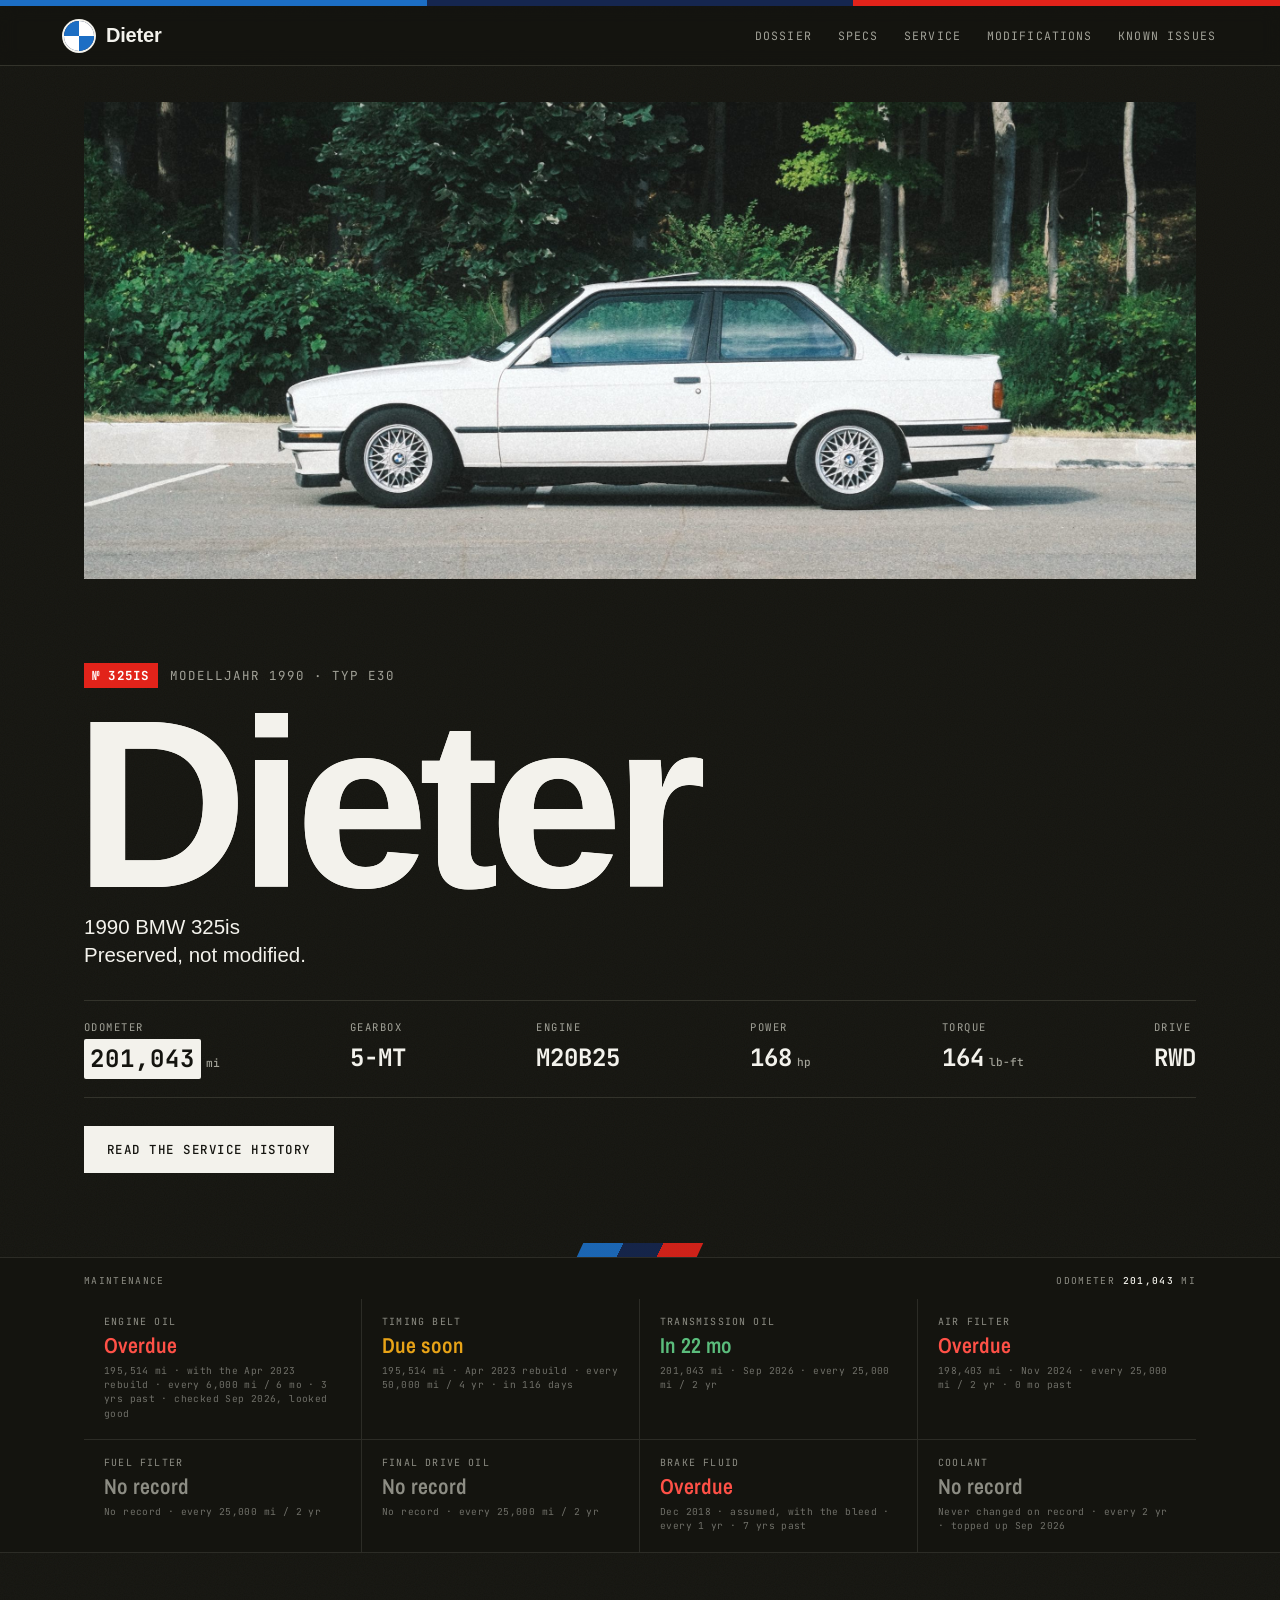
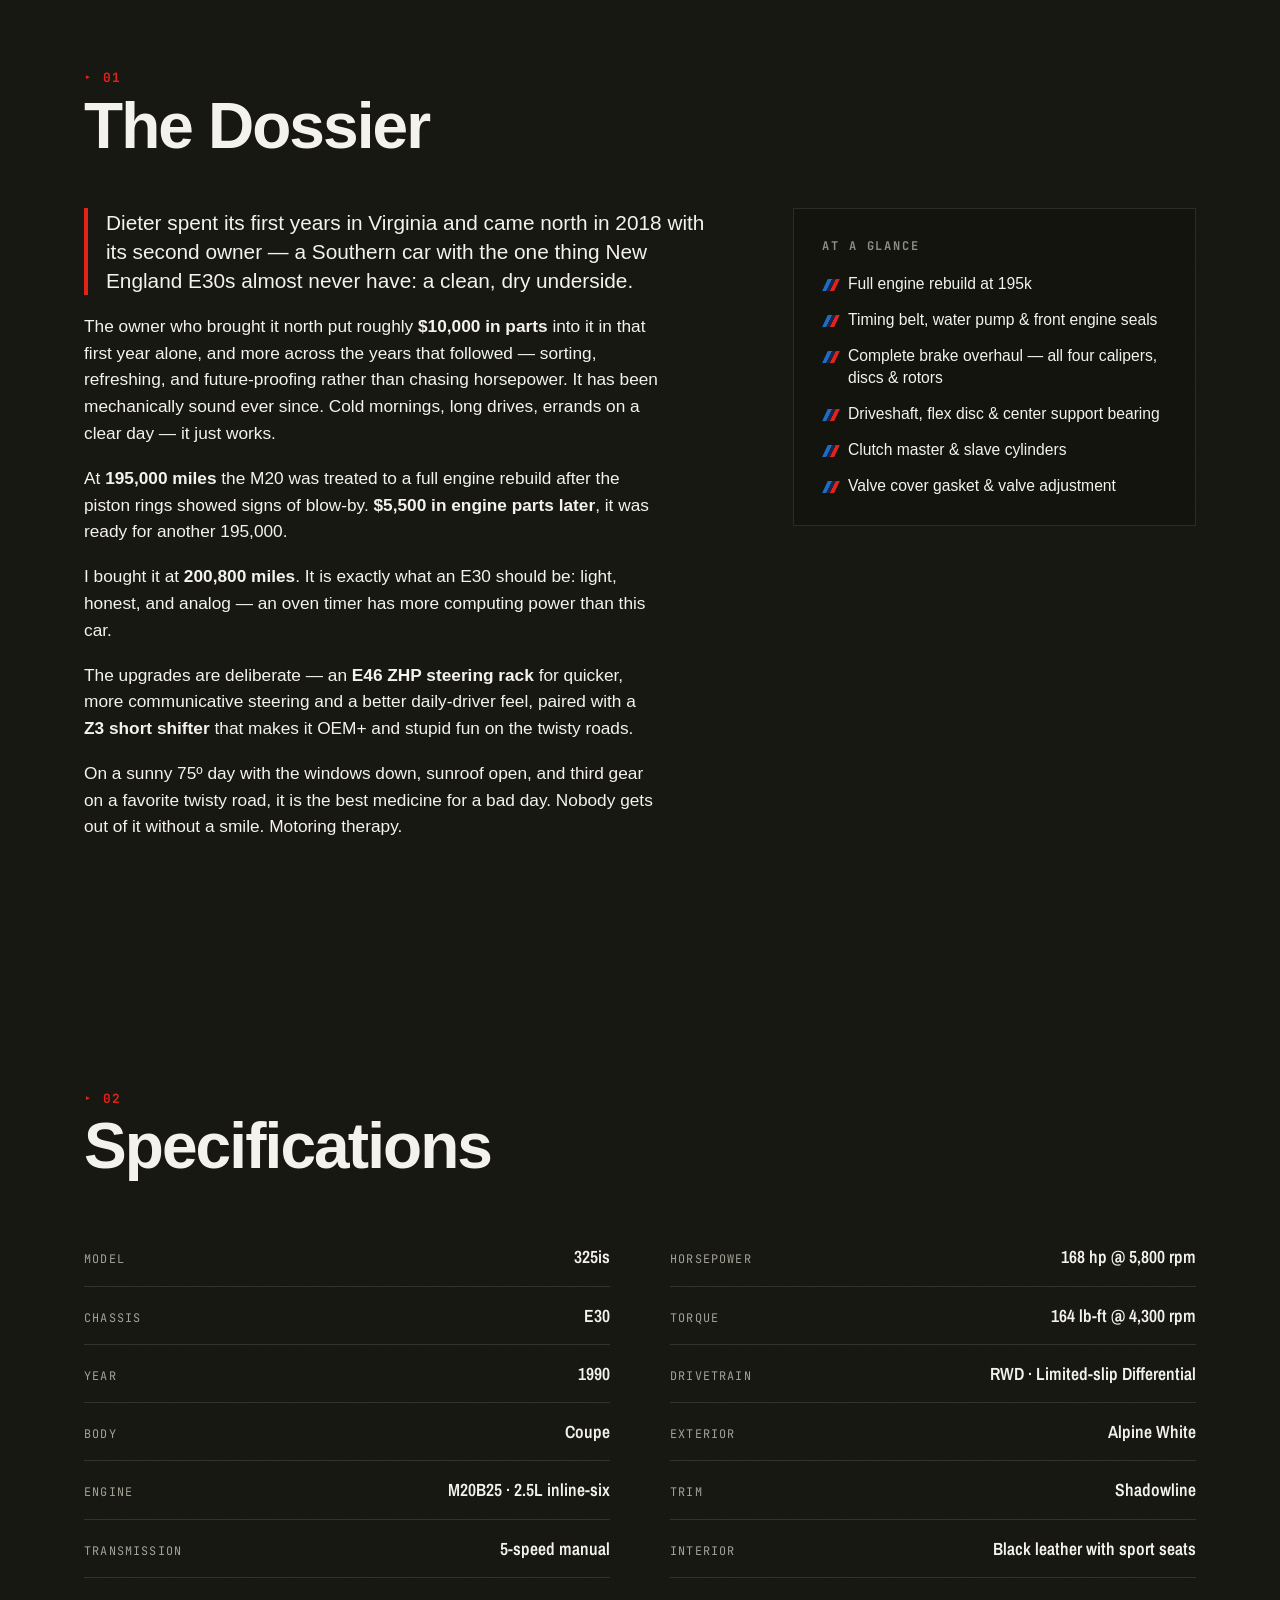
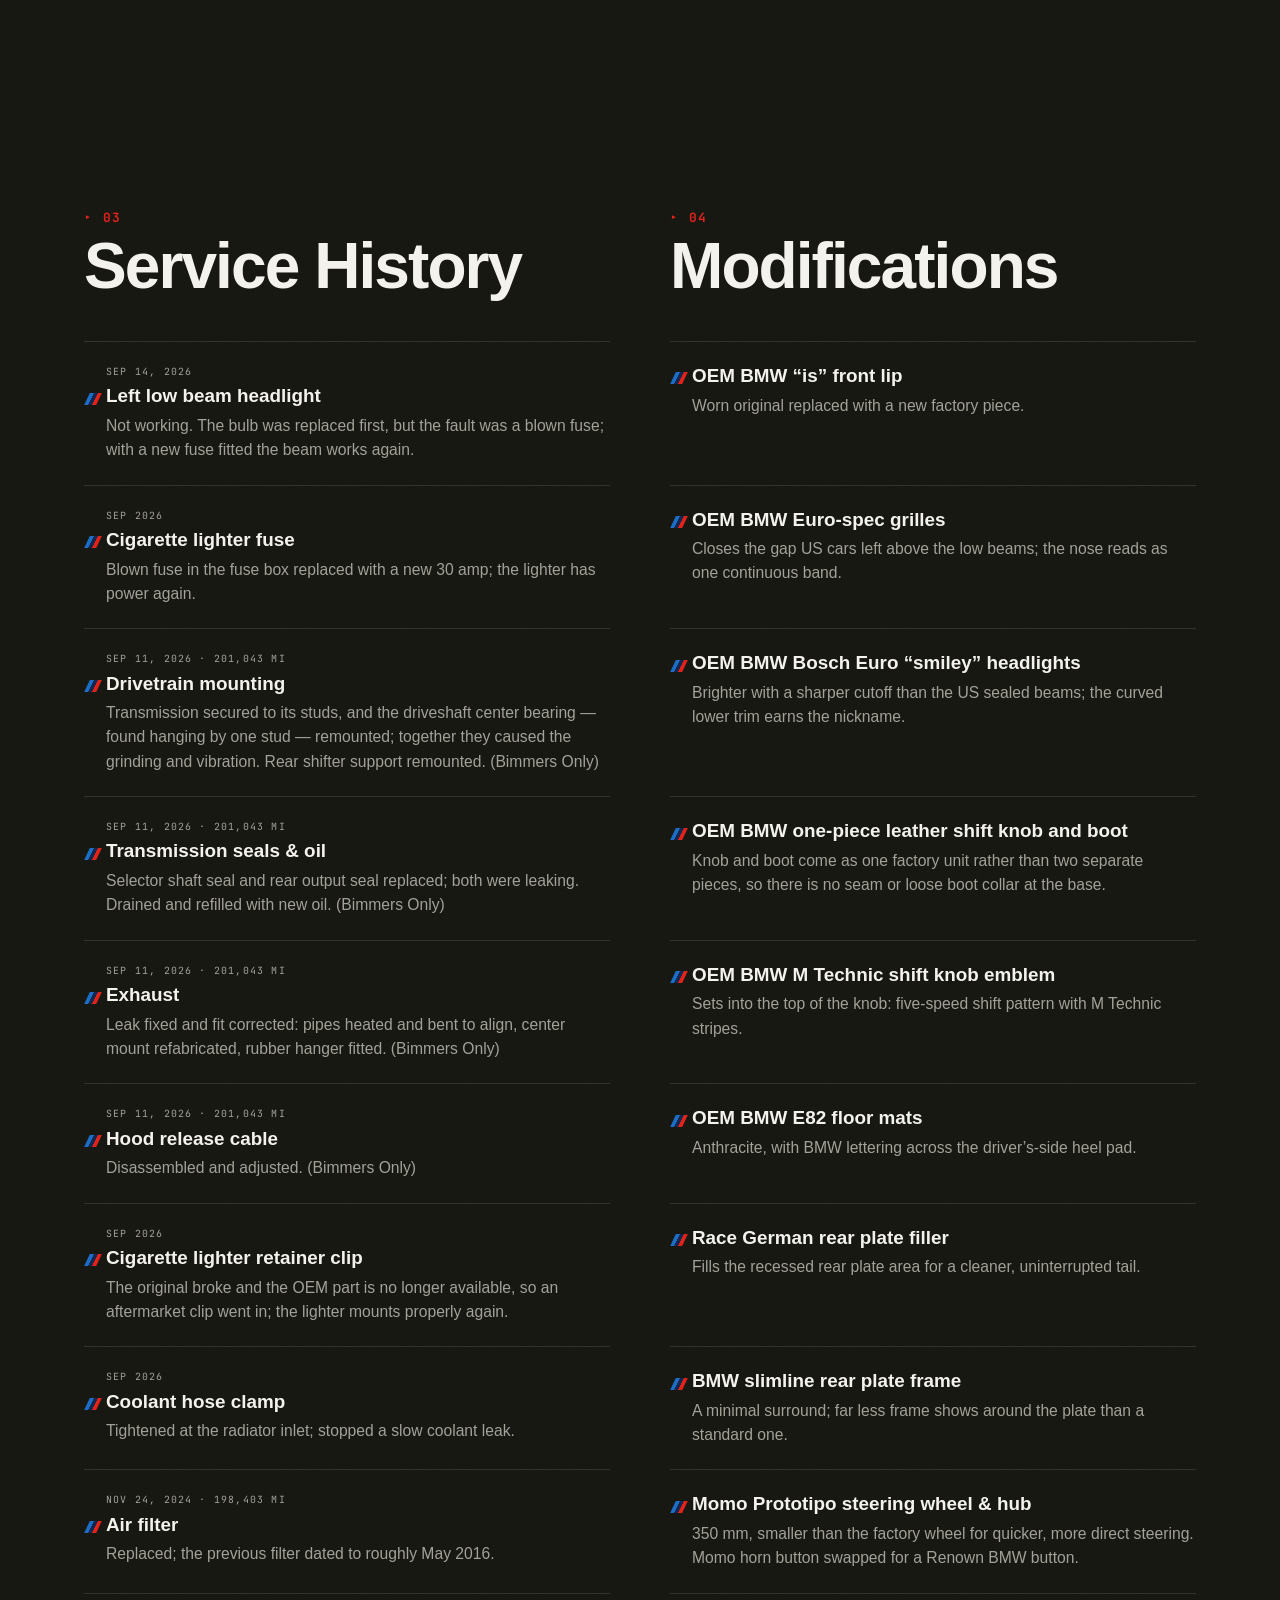
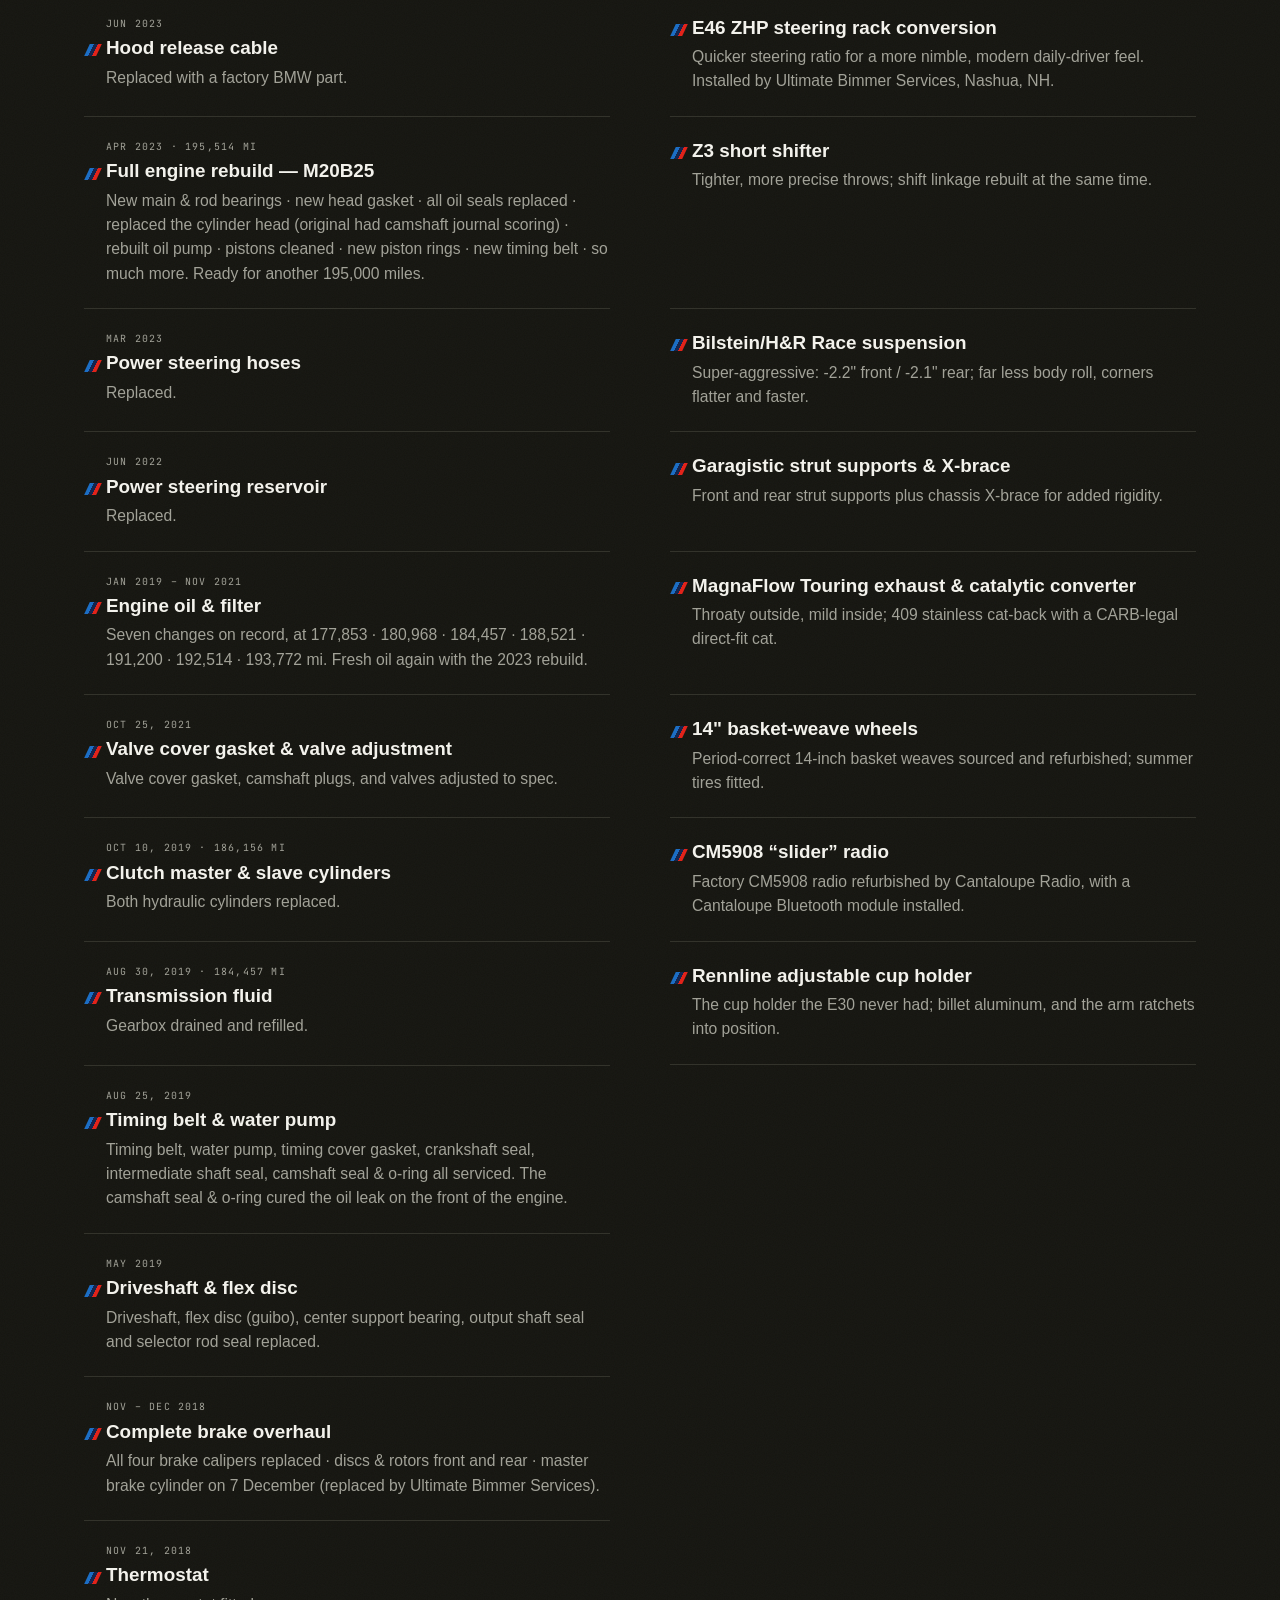
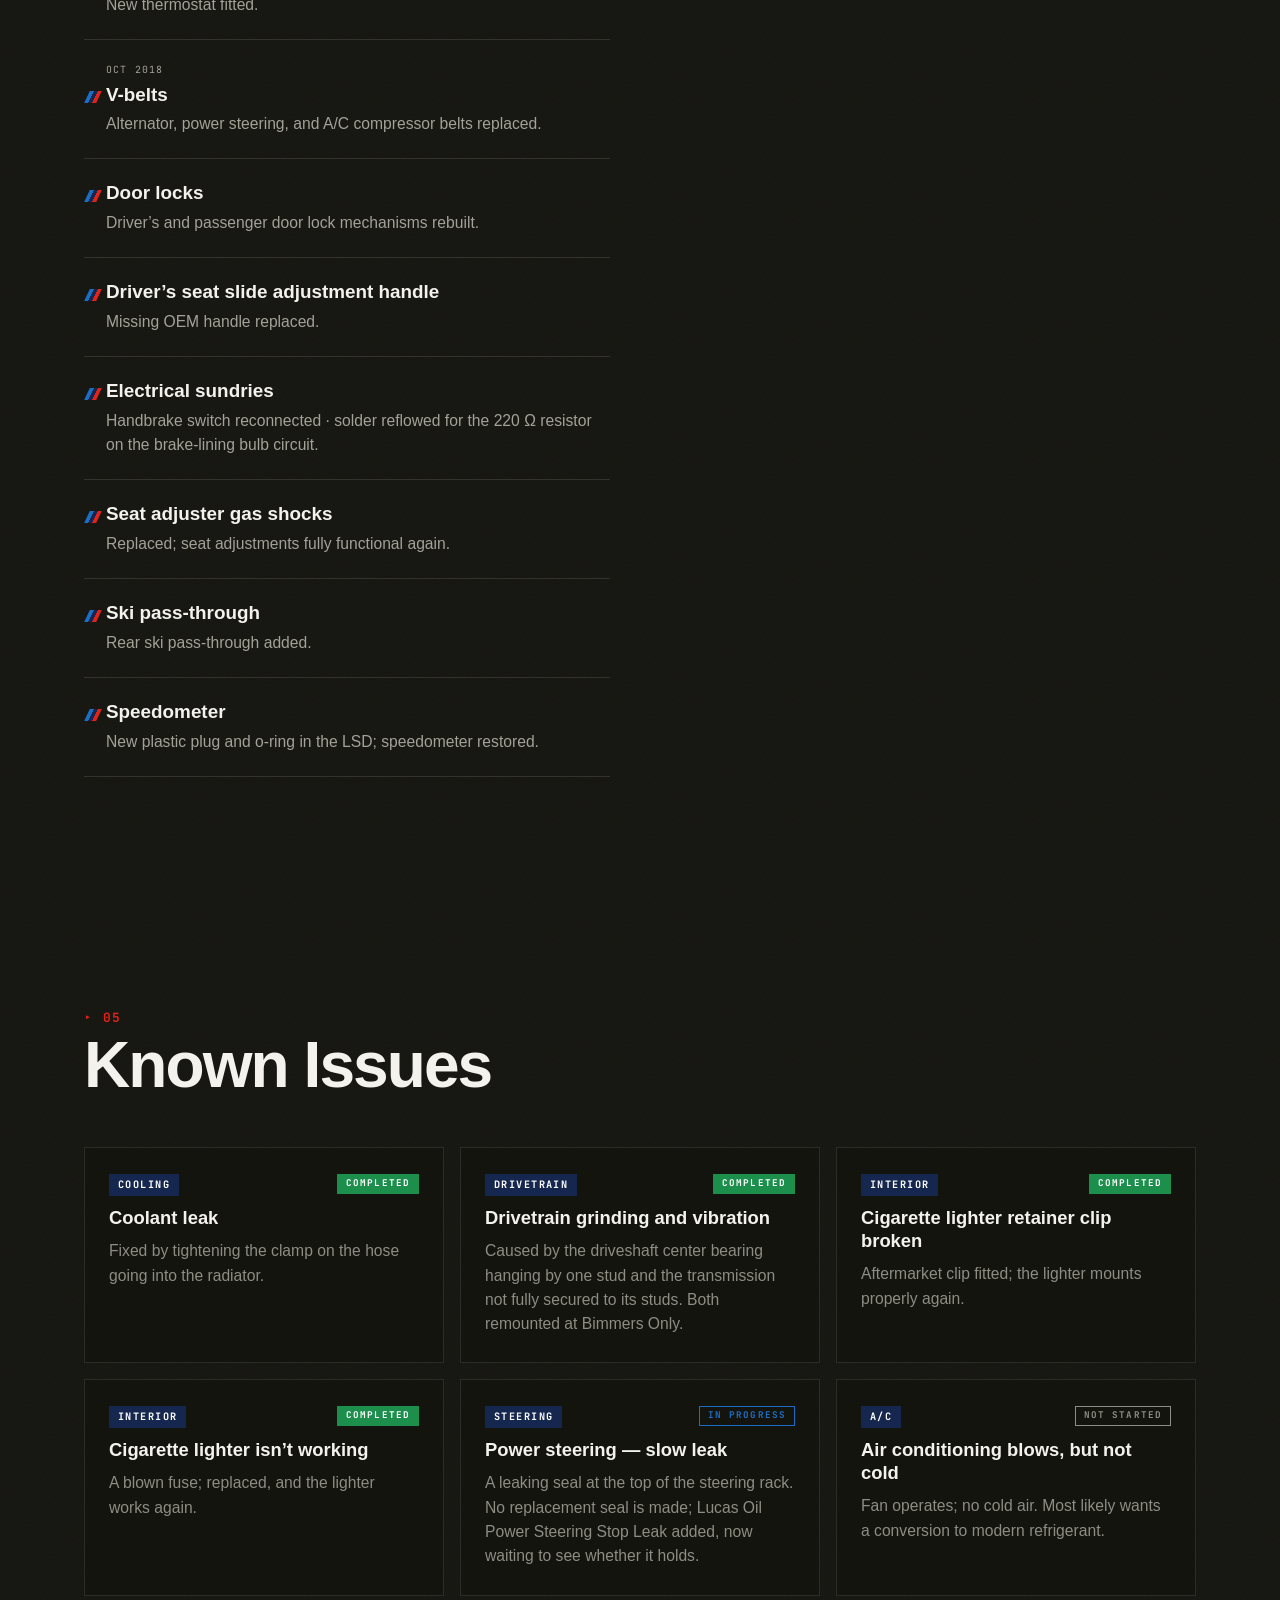
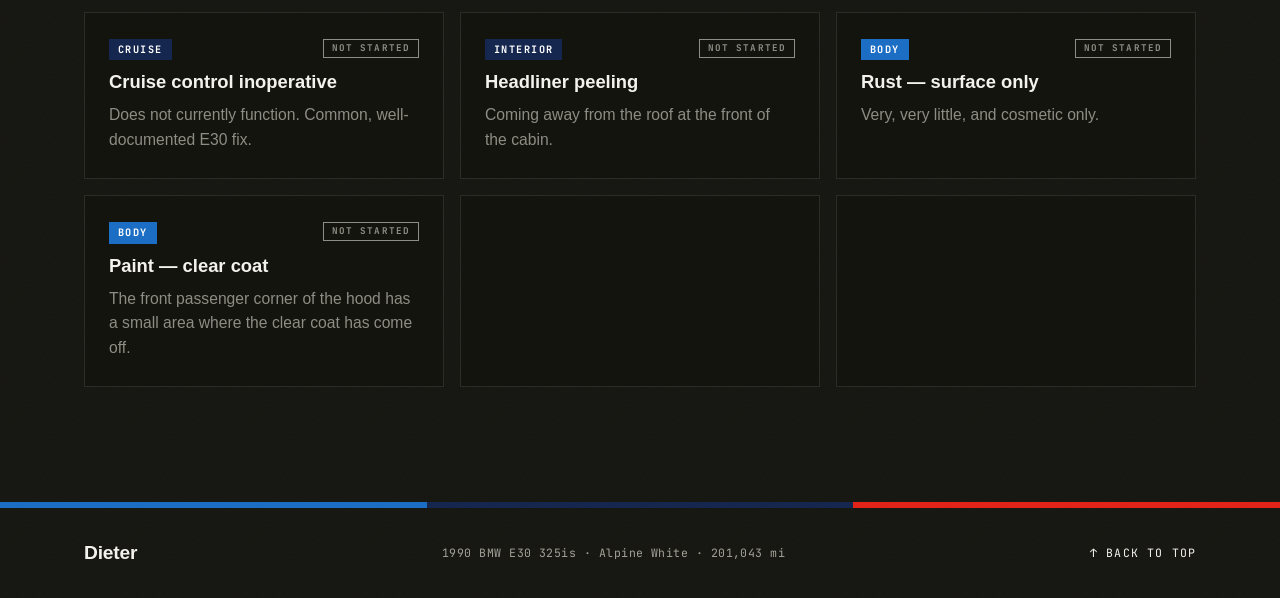
==== index.html @ eff7d415 "Date the low beam repair Sep 14" ====
<!DOCTYPE html>
<html lang="en">
<head>
<meta charset="UTF-8" />
<meta name="viewport" content="width=device-width, initial-scale=1.0" />
<title>DIETER — 1990 BMW E30 325is · Alpine White</title>
<meta name="description" content="1990 BMW E30 325is, Alpine White over black leather, 5-speed manual. Preserved, not modified. 201,043 miles. An ownership record — history, specifications, service log and known issues." />

<!-- Personal documentation — keep this page out of search engines.
     Crawling is deliberately NOT blocked via robots.txt: a crawler has to be
     able to fetch the page to see this tag and drop it from the index. -->
<meta name="robots" content="noindex, nofollow" />
<meta name="googlebot" content="noindex, nofollow" />

<link rel="preconnect" href="https://fonts.googleapis.com" />
<link rel="preconnect" href="https://fonts.gstatic.com" crossorigin />
<link href="https://fonts.googleapis.com/css2?family=Archivo+Narrow:wght@600&family=JetBrains+Mono:wght@400;500;700&display=swap" rel="stylesheet" />
<link rel="stylesheet" href="styles.css?v=31" />
</head>
<body>

<!-- ====================== M-STRIPE TOP RAIL ====================== -->
<div class="mrail" aria-hidden="true">
  <span class="mrail__blue"></span>
  <span class="mrail__navy"></span>
  <span class="mrail__red"></span>
</div>

<!-- ====================== HEADER ====================== -->
<header class="site-head">
  <a class="site-head__mark" href="#top">
    <span class="roundel" aria-hidden="true">
      <span class="roundel__q roundel__q--blue"></span>
      <span class="roundel__q roundel__q--white"></span>
      <span class="roundel__q roundel__q--white2"></span>
      <span class="roundel__q roundel__q--blue2"></span>
    </span>
    <span class="site-head__name">Dieter</span>
  </a>
  <nav class="site-head__nav">
    <a href="#dossier">Dossier</a>
    <a href="#specs">Specs</a>
    <a href="#service">Service</a>
    <a href="#mods">Modifications</a>
    <a href="#disclosure">Known Issues</a>
  </nav>
</header>

<main id="top">

  <!-- ====================== PHOTO BAND ======================
       The file is already a true 21:9 (2480 × 1063), matching --hero-ratio in
       styles.css, so nothing is cropped. The frame still uses object-fit: cover,
       so a differently-shaped replacement would crop rather than distort. -->
  <figure class="hero-img">
    <div class="hero-img__frame">
      <img src="images/dieter-01.jpg" width="2480" height="1063"
           alt="Dieter in profile — an Alpine White 1990 BMW E30 325is coupe on basket-weave wheels, parked against a treeline." />
    </div>
  </figure>

  <!-- ====================== HERO ====================== -->
  <section class="hero">
    <div class="hero__grid">
      <div class="hero__lede">
        <p class="kicker"><span class="kicker__no">№ 325is</span> Modelljahr 1990 · Typ E30</p>
        <h1 class="hero__title">
          <span class="hero__title-line">Dieter</span>
        </h1>
        <p class="hero__sub">1990 BMW 325is<br />Preserved, not modified.</p>

        <div class="hero__stats">
          <div class="stat">
            <span class="stat__label">Odometer</span>
            <span class="stat__val"><span class="odo">201,043</span><span class="stat__unit">mi</span></span>
          </div>
          <div class="stat">
            <span class="stat__label">Gearbox</span>
            <span class="stat__val">5-MT</span>
          </div>
          <div class="stat">
            <span class="stat__label">Engine</span>
            <span class="stat__val">M20B25</span>
          </div>
          <div class="stat">
            <span class="stat__label">Power</span>
            <span class="stat__val">168<span class="stat__unit">hp</span></span>
          </div>
          <div class="stat">
            <span class="stat__label">Torque</span>
            <span class="stat__val">164<span class="stat__unit">lb-ft</span></span>
          </div>
          <div class="stat">
            <span class="stat__label">Drive</span>
            <span class="stat__val">RWD</span>
          </div>
        </div>

        <div class="hero__actions">
          <a class="btn btn--solid" href="#service">Read the service history</a>
        </div>
      </div>
    </div>

    <!-- diagonal stripe band -->
    <div class="stripe-band" aria-hidden="true"></div>
  </section>

  <!-- ====================== VITALS TICKER ====================== -->
  <!-- Maintenance tracker.
       Intervals are BMW's own figures, padded ~17% on mileage for margin. BMW's
       "Inspection II" means 30,000 mi / 24 months, so those items read 25,000 / 24.
       Whichever limit falls first wins; script.js works that out against ODOMETER
       and today's date, and shows the more urgent of the two.
       To log a service, edit that item's data-last-mi / data-last-on. An item with
       neither reads "No record". data-note adds a remark — a top-up, an inspection —
       that is shown but never resets the interval. -->
  <section class="vitals" aria-label="Maintenance tracker">
    <div class="vitals__head">
      <p class="vitals__title">Maintenance</p>
      <p class="vitals__odo">Odometer <strong>201,043</strong> mi</p>
    </div>
    <ul class="vitals__list">
      <!-- Dated from the rebuild rather than the last logged oil change: new bearings,
           rings and a rebuilt oil pump cannot go back together on the old oil. The
           last recorded change before this was 11/29/21 @ 193,772. -->
      <!-- Sep 2026: the Bimmers Only tech checked it and said it still looked good,
           which suggests a change more recent than this record — but with no date or
           mileage for it, the clock stays on the rebuild. Noted, not reset. -->
      <li class="maint" data-last-mi="195514" data-last-on="2023-04-01" data-every-mi="6000" data-every-months="6" data-note="checked Sep 2026, looked good">
        <span class="maint__k">Engine oil</span>
        <span class="maint__status">&mdash;</span>
        <span class="maint__sub">195,514 mi &middot; with the Apr 2023 rebuild</span>
      </li>
      <li class="maint" data-last-mi="195514" data-last-on="2023-04-01" data-every-mi="50000" data-every-months="48">
        <span class="maint__k">Timing belt</span>
        <span class="maint__status">&mdash;</span>
        <span class="maint__sub">195,514 mi &middot; Apr 2023 rebuild</span>
      </li>
      <!-- Drained and refilled at Bimmers Only, 9/11/26 @ 201,043 (from the invoice). -->
      <li class="maint" data-last-mi="201043" data-last-on="2026-09-11" data-every-mi="25000" data-every-months="24">
        <span class="maint__k">Transmission oil</span>
        <span class="maint__status">&mdash;</span>
        <span class="maint__sub">201,043 mi &middot; Sep 2026</span>
      </li>
      <li class="maint" data-last-mi="198403" data-last-on="2024-11-24" data-every-mi="25000" data-every-months="24">
        <span class="maint__k">Air filter</span>
        <span class="maint__status">&mdash;</span>
        <span class="maint__sub">198,403 mi &middot; Nov 2024</span>
      </li>
      <li class="maint" data-every-mi="25000" data-every-months="24">
        <span class="maint__k">Fuel filter</span>
        <span class="maint__status">&mdash;</span>
        <span class="maint__sub">No record</span>
      </li>
      <li class="maint" data-every-mi="25000" data-every-months="24">
        <span class="maint__k">Final drive oil</span>
        <span class="maint__status">&mdash;</span>
        <span class="maint__sub">No record</span>
      </li>
      <li class="maint" data-last-on="2018-12-07" data-every-months="12">
        <span class="maint__k">Brake fluid</span>
        <span class="maint__status">&mdash;</span>
        <span class="maint__sub">Dec 2018 &middot; assumed, with the bleed</span>
      </li>
      <!-- The top-up is a data-note, not a change: it does not reset the 24-month
           replacement clock, it just records that the level was corrected. -->
      <li class="maint" data-every-months="24" data-note="topped up Sep 2026">
        <span class="maint__k">Coolant</span>
        <span class="maint__status">&mdash;</span>
        <span class="maint__sub">Never changed on record</span>
      </li>
    </ul>
  </section>

  <!-- ====================== DOSSIER / STORY ====================== -->
  <section id="dossier" class="section dossier reveal">
    <div class="section__head">
      <p class="section__no">01</p>
      <h2 class="section__title">The Dossier</h2>
    </div>
    <div class="dossier__grid">
      <div class="dossier__body">
        <p class="dossier__drop">Dieter spent its first years in Virginia and came north in 2018 with its second owner — a Southern car with the one thing New England E30s almost never have: a clean, dry underside.</p>
        <p>The owner who brought it north put roughly <strong>$10,000 in parts</strong> into it in that first year alone, and more across the years that followed — sorting, refreshing, and future-proofing rather than chasing horsepower. It has been mechanically sound ever since. Cold mornings, long drives, errands on a clear day — it just works.</p>
        <p>At <strong>195,000 miles</strong> the M20 was treated to a full engine rebuild after the piston rings showed signs of blow-by. <strong>$5,500 in engine parts later</strong>, it was ready for another 195,000.</p>
        <!-- 200,800 is the mileage at purchase — a fixed fact. It is NOT the
             odometer, which lives in ODOMETER in script.js. Do not update it here. -->
        <p>I bought it at <strong>200,800 miles</strong>. It is exactly what an E30 should be: light, honest, and analog — an oven timer has more computing power than this car.</p>
        <p>The upgrades are deliberate — an <strong>E46 ZHP steering rack</strong> for quicker, more communicative steering and a better daily-driver feel, paired with a <strong>Z3 short shifter</strong> that makes it OEM+ and stupid fun on the twisty roads.</p>
        <p>On a sunny 75º day with the windows down, sunroof open, and third gear on a favorite twisty road, it is the best medicine for a bad day. Nobody gets out of it without a smile. Motoring therapy.</p>
      </div>
      <aside class="dossier__card">
        <h3 class="dossier__card-title">At a glance</h3>
        <ul class="ticks">
          <li>Full engine rebuild at 195k</li>
          <li>Timing belt, water pump &amp; front engine seals</li>
          <li>Complete brake overhaul — all four calipers, discs &amp; rotors</li>
          <li>Driveshaft, flex disc &amp; center support bearing</li>
          <li>Clutch master &amp; slave cylinders</li>
          <li>Valve cover gasket &amp; valve adjustment</li>
        </ul>
      </aside>
    </div>
  </section>

  <!-- ====================== SPECIFICATIONS ====================== -->
  <section id="specs" class="section specs reveal">
    <div class="section__head">
      <p class="section__no">02</p>
      <h2 class="section__title">Specifications</h2>
    </div>
    <div class="specs__grid">
      <dl class="spec-table">
        <div class="spec-row"><dt>Model</dt><dd>325is</dd></div>
        <div class="spec-row"><dt>Chassis</dt><dd>E30</dd></div>
        <div class="spec-row"><dt>Year</dt><dd>1990</dd></div>
        <div class="spec-row"><dt>Body</dt><dd>Coupe</dd></div>
        <div class="spec-row"><dt>Engine</dt><dd>M20B25 · 2.5L inline-six</dd></div>
        <div class="spec-row"><dt>Transmission</dt><dd>5-speed manual</dd></div>
      </dl>
      <dl class="spec-table">
        <div class="spec-row"><dt>Horsepower</dt><dd>168 hp @ 5,800 rpm</dd></div>
        <div class="spec-row"><dt>Torque</dt><dd>164 lb-ft @ 4,300 rpm</dd></div>
        <div class="spec-row"><dt>Drivetrain</dt><dd>RWD · Limited-slip Differential</dd></div>
        <div class="spec-row"><dt>Exterior</dt><dd>Alpine White</dd></div>
        <div class="spec-row"><dt>Trim</dt><dd>Shadowline</dd></div>
        <div class="spec-row"><dt>Interior</dt><dd>Black leather with sport seats</dd></div>
      </dl>
    </div>
  </section>

  <!-- ====================== SERVICE HISTORY ====================== -->
  <!--
    ▸▸▸ HOW TO ADD A SERVICE RECORD ▸▸▸
    Copy one <li class="log__item"> block below and fill it in.
    - .log__what   : the work / part
    - .log__detail : optional extra detail, receipts, shop, cost, etc.
    Delete the example items as needed.
  -->
  <section id="service" class="section service reveal">
    <div class="service__grid">
      <div class="section__head service__head service__head--log">
        <p class="section__no">03</p>
        <h2 class="section__title">Service History</h2>
      </div>

      <div class="section__head service__head service__head--mods" id="mods">
        <p class="section__no">04</p>
        <h2 class="section__title">Modifications</h2>
      </div>

      <ol class="log log--service" id="serviceLog">
        <li class="log__item">
          <div class="log__main">
            <p class="log__when">Sep 14, 2026</p>
            <h3 class="log__what">Left low beam headlight</h3>
            <p class="log__detail">Not working. The bulb was replaced first, but the fault was a blown fuse; with a new fuse fitted the beam works again.</p>
          </div>
        </li>

        <li class="log__item">
          <div class="log__main">
            <p class="log__when">Sep 2026</p>
            <h3 class="log__what">Cigarette lighter fuse</h3>
            <p class="log__detail">Blown fuse in the fuse box replaced with a new 30 amp; the lighter has power again.</p>
          </div>
        </li>

        <li class="log__item">
          <div class="log__main">
            <p class="log__when">Sep 11, 2026 · 201,043 mi</p>
            <h3 class="log__what">Drivetrain mounting</h3>
            <p class="log__detail">Transmission secured to its studs, and the driveshaft center bearing — found hanging by one stud — remounted; together they caused the grinding and vibration. Rear shifter support remounted. (Bimmers Only)</p>
          </div>
        </li>

        <li class="log__item">
          <div class="log__main">
            <p class="log__when">Sep 11, 2026 · 201,043 mi</p>
            <h3 class="log__what">Transmission seals &amp; oil</h3>
            <p class="log__detail">Selector shaft seal and rear output seal replaced; both were leaking. Drained and refilled with new oil. (Bimmers Only)</p>
          </div>
        </li>

        <li class="log__item">
          <div class="log__main">
            <p class="log__when">Sep 11, 2026 · 201,043 mi</p>
            <h3 class="log__what">Exhaust</h3>
            <p class="log__detail">Leak fixed and fit corrected: pipes heated and bent to align, center mount refabricated, rubber hanger fitted. (Bimmers Only)</p>
          </div>
        </li>

        <li class="log__item">
          <div class="log__main">
            <p class="log__when">Sep 11, 2026 · 201,043 mi</p>
            <h3 class="log__what">Hood release cable</h3>
            <p class="log__detail">Disassembled and adjusted. (Bimmers Only)</p>
          </div>
        </li>

        <li class="log__item">
          <div class="log__main">
            <p class="log__when">Sep 2026</p>
            <h3 class="log__what">Cigarette lighter retainer clip</h3>
            <p class="log__detail">The original broke and the OEM part is no longer available, so an aftermarket clip went in; the lighter mounts properly again.</p>
          </div>
        </li>

        <li class="log__item">
          <div class="log__main">
            <p class="log__when">Sep 2026</p>
            <h3 class="log__what">Coolant hose clamp</h3>
            <p class="log__detail">Tightened at the radiator inlet; stopped a slow coolant leak.</p>
          </div>
        </li>

        <li class="log__item">
          <div class="log__main">
            <p class="log__when">Nov 24, 2024 · 198,403 mi</p>
            <h3 class="log__what">Air filter</h3>
            <p class="log__detail">Replaced; the previous filter dated to roughly May 2016.</p>
          </div>
        </li>

        <li class="log__item">
          <div class="log__main">
            <p class="log__when">Jun 2023</p>
            <h3 class="log__what">Hood release cable</h3>
            <p class="log__detail">Replaced with a factory BMW part.</p>
          </div>
        </li>

        <li class="log__item">
          <div class="log__main">
            <p class="log__when">Apr 2023 · 195,514 mi</p>
            <h3 class="log__what">Full engine rebuild — M20B25</h3>
            <p class="log__detail">New main &amp; rod bearings · new head gasket · all oil seals replaced · replaced the cylinder head (original had camshaft journal scoring) · rebuilt oil pump · pistons cleaned · new piston rings · new timing belt · so much more. Ready for another 195,000 miles.</p>
          </div>
        </li>

        <li class="log__item">
          <div class="log__main">
            <p class="log__when">Mar 2023</p>
            <h3 class="log__what">Power steering hoses</h3>
            <p class="log__detail">Replaced.</p>
          </div>
        </li>

        <li class="log__item">
          <div class="log__main">
            <p class="log__when">Jun 2022</p>
            <h3 class="log__what">Power steering reservoir</h3>
            <p class="log__detail">Replaced.</p>
          </div>
        </li>

        <li class="log__item">
          <div class="log__main">
            <p class="log__when">Jan 2019 – Nov 2021</p>
            <h3 class="log__what">Engine oil &amp; filter</h3>
            <p class="log__detail">Seven changes on record, at 177,853 · 180,968 · 184,457 · 188,521 · 191,200 · 192,514 · 193,772 mi. Fresh oil again with the 2023 rebuild.</p>
          </div>
        </li>

        <li class="log__item">
          <div class="log__main">
            <p class="log__when">Oct 25, 2021</p>
            <h3 class="log__what">Valve cover gasket &amp; valve adjustment</h3>
            <p class="log__detail">Valve cover gasket, camshaft plugs, and valves adjusted to spec.</p>
          </div>
        </li>

        <li class="log__item">
          <div class="log__main">
            <p class="log__when">Oct 10, 2019 · 186,156 mi</p>
            <h3 class="log__what">Clutch master &amp; slave cylinders</h3>
            <p class="log__detail">Both hydraulic cylinders replaced.</p>
          </div>
        </li>

        <li class="log__item">
          <div class="log__main">
            <p class="log__when">Aug 30, 2019 · 184,457 mi</p>
            <h3 class="log__what">Transmission fluid</h3>
            <p class="log__detail">Gearbox drained and refilled.</p>
          </div>
        </li>

        <li class="log__item">
          <div class="log__main">
            <p class="log__when">Aug 25, 2019</p>
            <h3 class="log__what">Timing belt &amp; water pump</h3>
            <p class="log__detail">Timing belt, water pump, timing cover gasket, crankshaft seal, intermediate shaft seal, camshaft seal &amp; o-ring all serviced. The camshaft seal &amp; o-ring cured the oil leak on the front of the engine.</p>
          </div>
        </li>

        <li class="log__item">
          <div class="log__main">
            <p class="log__when">May 2019</p>
            <h3 class="log__what">Driveshaft &amp; flex disc</h3>
            <p class="log__detail">Driveshaft, flex disc (guibo), center support bearing, output shaft seal and selector rod seal replaced.</p>
          </div>
        </li>

        <li class="log__item">
          <div class="log__main">
            <p class="log__when">Nov – Dec 2018</p>
            <h3 class="log__what">Complete brake overhaul</h3>
            <p class="log__detail">All four brake calipers replaced · discs &amp; rotors front and rear · master brake cylinder on 7 December (replaced by Ultimate Bimmer Services).</p>
          </div>
        </li>

        <li class="log__item">
          <div class="log__main">
            <p class="log__when">Nov 21, 2018</p>
            <h3 class="log__what">Thermostat</h3>
            <p class="log__detail">New thermostat fitted.</p>
          </div>
        </li>

        <li class="log__item">
          <div class="log__main">
            <p class="log__when">Oct 2018</p>
            <h3 class="log__what">V-belts</h3>
            <p class="log__detail">Alternator, power steering, and A/C compressor belts replaced.</p>
          </div>
        </li>

        <li class="log__item">
          <div class="log__main">
            <h3 class="log__what">Door locks</h3>
            <p class="log__detail">Driver’s and passenger door lock mechanisms rebuilt.</p>
          </div>
        </li>

        <li class="log__item">
          <div class="log__main">
            <h3 class="log__what">Driver’s seat slide adjustment handle</h3>
            <p class="log__detail">Missing OEM handle replaced.</p>
          </div>
        </li>

        <li class="log__item">
          <div class="log__main">
            <h3 class="log__what">Electrical sundries</h3>
            <p class="log__detail">Handbrake switch reconnected · solder reflowed for the 220&nbsp;Ω resistor on the brake-lining bulb circuit.</p>
          </div>
        </li>

        <li class="log__item">
          <div class="log__main">
            <h3 class="log__what">Seat adjuster gas shocks</h3>
            <p class="log__detail">Replaced; seat adjustments fully functional again.</p>
          </div>
        </li>

        <li class="log__item">
          <div class="log__main">
            <h3 class="log__what">Ski pass-through</h3>
            <p class="log__detail">Rear ski pass-through added.</p>
          </div>
        </li>

        <li class="log__item">
          <div class="log__main">
            <h3 class="log__what">Speedometer</h3>
            <p class="log__detail">New plastic plug and o-ring in the LSD; speedometer restored.</p>
          </div>
        </li>

        <!-- ▸ COPY THIS BLOCK FOR EACH NEW RECEIPT ▸
             Dated entries run newest first; entries with no date sit together at
             the foot of the list in alphabetical order. Drop the log__when line
             when the date is unknown rather than guessing at one; add the mileage
             after the date only if you have it.
        <li class="log__item">
          <div class="log__main">
            <p class="log__when">Mon D, YYYY · 000,000 mi</p>
            <h3 class="log__what">Part or component</h3>
            <p class="log__detail">What was done, and the specifics.</p>
          </div>
        </li>
        -->

      </ol>

      <ol class="log log--mods" id="modLog">
        <li class="log__item">
          <div class="log__main">
            <h3 class="log__what">OEM BMW “is” front lip</h3>
            <p class="log__detail">Worn original replaced with a new factory piece.</p>
          </div>
        </li>
        <li class="log__item">
          <div class="log__main">
            <h3 class="log__what">OEM BMW Euro-spec grilles</h3>
            <p class="log__detail">Closes the gap US cars left above the low beams; the nose reads as one continuous band.</p>
          </div>
        </li>
        <li class="log__item">
          <div class="log__main">
            <h3 class="log__what">OEM BMW Bosch Euro “smiley” headlights</h3>
            <p class="log__detail">Brighter with a sharper cutoff than the US sealed beams; the curved lower trim earns the nickname.</p>
          </div>
        </li>
        <li class="log__item">
          <div class="log__main">
            <h3 class="log__what">OEM BMW one-piece leather shift knob and boot</h3>
            <p class="log__detail">Knob and boot come as one factory unit rather than two separate pieces, so there is no seam or loose boot collar at the base.</p>
          </div>
        </li>
        <li class="log__item">
          <div class="log__main">
            <h3 class="log__what">OEM BMW M Technic shift knob emblem</h3>
            <p class="log__detail">Sets into the top of the knob: five-speed shift pattern with M Technic stripes.</p>
          </div>
        </li>
        <li class="log__item">
          <div class="log__main">
            <h3 class="log__what">OEM BMW E82 floor mats</h3>
            <p class="log__detail">Anthracite, with BMW lettering across the driver’s-side heel pad.</p>
          </div>
        </li>
        <li class="log__item">
          <div class="log__main">
            <h3 class="log__what">Race German rear plate filler</h3>
            <p class="log__detail">Fills the recessed rear plate area for a cleaner, uninterrupted tail.</p>
          </div>
        </li>
        <li class="log__item">
          <div class="log__main">
            <h3 class="log__what">BMW slimline rear plate frame</h3>
            <p class="log__detail">A minimal surround; far less frame shows around the plate than a standard one.</p>
          </div>
        </li>
        <li class="log__item">
          <div class="log__main">
            <h3 class="log__what">Momo Prototipo steering wheel &amp; hub</h3>
            <p class="log__detail">350 mm, smaller than the factory wheel for quicker, more direct steering. Momo horn button swapped for a Renown BMW button.</p>
          </div>
        </li>
        <li class="log__item">
          <div class="log__main">
            <h3 class="log__what">E46 ZHP steering rack conversion</h3>
            <p class="log__detail">Quicker steering ratio for a more nimble, modern daily-driver feel. Installed by Ultimate Bimmer Services, Nashua, NH.</p>
          </div>
        </li>
        <li class="log__item">
          <div class="log__main">
            <h3 class="log__what">Z3 short shifter</h3>
            <p class="log__detail">Tighter, more precise throws; shift linkage rebuilt at the same time.</p>
          </div>
        </li>
        <li class="log__item">
          <div class="log__main">
            <h3 class="log__what">Bilstein/H&amp;R Race suspension</h3>
            <p class="log__detail">Super-aggressive: -2.2&quot; front / -2.1&quot; rear; far less body roll, corners flatter and faster.</p>
          </div>
        </li>
        <li class="log__item">
          <div class="log__main">
            <h3 class="log__what">Garagistic strut supports &amp; X-brace</h3>
            <p class="log__detail">Front and rear strut supports plus chassis X-brace for added rigidity.</p>
          </div>
        </li>
        <li class="log__item">
          <div class="log__main">
            <h3 class="log__what">MagnaFlow Touring exhaust &amp; catalytic converter</h3>
            <p class="log__detail">Throaty outside, mild inside; 409 stainless cat-back with a CARB-legal direct-fit cat.</p>
          </div>
        </li>
        <li class="log__item">
          <div class="log__main">
            <h3 class="log__what">14&quot; basket-weave wheels</h3>
            <p class="log__detail">Period-correct 14-inch basket weaves sourced and refurbished; summer tires fitted.</p>
          </div>
        </li>
        <li class="log__item">
          <div class="log__main">
            <h3 class="log__what">CM5908 “slider” radio</h3>
            <p class="log__detail">Factory CM5908 radio refurbished by Cantaloupe Radio, with a Cantaloupe Bluetooth module installed.</p>
          </div>
        </li>
        <li class="log__item">
          <div class="log__main">
            <h3 class="log__what">Rennline adjustable cup holder</h3>
            <p class="log__detail">The cup holder the E30 never had; billet aluminum, and the arm ratchets into position.</p>
          </div>
        </li>
      </ol>
    </div>
  </section>

  <!-- ====================== KNOWN ISSUES ====================== -->
  <section id="disclosure" class="section disclosure reveal">
    <div class="section__head">
      <p class="section__no">05</p>
      <h2 class="section__title">Known Issues</h2>
    </div>
    <div class="disclosure__grid">
      <!-- Cards are ordered by status: Completed, then In progress, then Not started. -->
      <article class="flaw">
        <span class="flaw__status flaw__status--completed">Completed</span>
        <span class="flaw__tag">Cooling</span>
        <h3 class="flaw__title">Coolant leak</h3>
        <p>Fixed by tightening the clamp on the hose going into the radiator.</p>
      </article>
      <article class="flaw">
        <span class="flaw__status flaw__status--completed">Completed</span>
        <span class="flaw__tag">Drivetrain</span>
        <h3 class="flaw__title">Drivetrain grinding and vibration</h3>
        <p>Caused by the driveshaft center bearing hanging by one stud and the transmission not fully secured to its studs. Both remounted at Bimmers Only.</p>
      </article>
      <article class="flaw">
        <span class="flaw__status flaw__status--completed">Completed</span>
        <span class="flaw__tag">Interior</span>
        <h3 class="flaw__title">Cigarette lighter retainer clip broken</h3>
        <p>Aftermarket clip fitted; the lighter mounts properly again.</p>
      </article>
      <article class="flaw">
        <span class="flaw__status flaw__status--completed">Completed</span>
        <span class="flaw__tag">Interior</span>
        <h3 class="flaw__title">Cigarette lighter isn’t working</h3>
        <p>A blown fuse; replaced, and the lighter works again.</p>
      </article>
      <article class="flaw">
        <span class="flaw__status flaw__status--in-progress">In progress</span>
        <span class="flaw__tag">Steering</span>
        <h3 class="flaw__title">Power steering — slow leak</h3>
        <p>A leaking seal at the top of the steering rack. No replacement seal is made; Lucas Oil Power Steering Stop Leak added, now waiting to see whether it holds.</p>
      </article>
      <article class="flaw">
        <span class="flaw__status flaw__status--not-started">Not started</span>
        <span class="flaw__tag">A/C</span>
        <h3 class="flaw__title">Air conditioning blows, but not cold</h3>
        <p>Fan operates; no cold air. Most likely wants a conversion to modern refrigerant.</p>
      </article>
      <article class="flaw">
        <span class="flaw__status flaw__status--not-started">Not started</span>
        <span class="flaw__tag">Cruise</span>
        <h3 class="flaw__title">Cruise control inoperative</h3>
        <p>Does not currently function. Common, well-documented E30 fix.</p>
      </article>
      <article class="flaw">
        <span class="flaw__status flaw__status--not-started">Not started</span>
        <span class="flaw__tag">Interior</span>
        <h3 class="flaw__title">Headliner peeling</h3>
        <p>Coming away from the roof at the front of the cabin.</p>
      </article>
      <article class="flaw flaw--good">
        <span class="flaw__status flaw__status--not-started">Not started</span>
        <span class="flaw__tag">Body</span>
        <h3 class="flaw__title">Rust — surface only</h3>
        <p>Very, very little, and cosmetic only.</p>
      </article>
      <article class="flaw flaw--good">
        <span class="flaw__status flaw__status--not-started">Not started</span>
        <span class="flaw__tag">Body</span>
        <h3 class="flaw__title">Paint — clear coat</h3>
        <p>The front passenger corner of the hood has a small area where the clear coat has come off.</p>
      </article>

      <!-- Empty frames so the last row of the 3-wide grid is not left short. They
           hold no issue. Keep (real cards + fillers) a multiple of 3: add an issue,
           remove a filler. They drop out once the grid is a single column. -->
      <article class="flaw flaw--empty" aria-hidden="true"></article>
      <article class="flaw flaw--empty" aria-hidden="true"></article>
    </div>
  </section>

</main>

<!-- ====================== FOOTER ====================== -->
<footer class="site-foot">
  <div class="mrail mrail--foot" aria-hidden="true">
    <span class="mrail__blue"></span>
    <span class="mrail__navy"></span>
    <span class="mrail__red"></span>
  </div>
  <div class="site-foot__inner">
    <span class="site-foot__mark">Dieter</span>
    <span class="site-foot__meta">1990 BMW E30 325is · Alpine White · 201,043 mi</span>
    <a class="site-foot__top" href="#top">↑ Back to top</a>
  </div>
</footer>

<script src="script.js?v=14"></script>
</body>
</html>
---- styles.css ----
/* ============================================================
   DIETER — 1990 BMW E30 325is
   Neue Grafik / BMW Motorsport press-dossier aesthetic
   ============================================================ */

:root {
  /* paper + ink — inverted. "Paper" is still the ground and "ink" still the
     type; they just swapped ends of the scale. Every rule that reads the pair
     flips with them, so the whole page turns over from these five lines. */
  --paper:    #14140f;   /* near-black ground */
  --paper-2:  #1d1d16;   /* barely-raised surface */
  --ink:      #f3f2ec;   /* warm Alpine off-white type */
  --ink-soft: #a2a298;   /* muted type */
  --line:     #33332b;   /* hairline rules */

  /* BMW Motorsport tricolour */
  --m-blue:   #1c6ec4;   /* light/process blue */
  --m-navy:   #15264f;   /* dark blue */
  --m-red:    #e2231a;   /* motorsport red */

  /* status colour, outside the Motorsport palette — Known Issues badges only */
  --status-done: #1c8f4c;

  /* Panel palette — the maintenance tracker, the At a glance card and the Known
     Issues cards all share it. Deliberately literal, NOT the --paper/--ink pair:
     these panels sit a shade below the page (which carries a grain overlay they
     paint over) and must not flip if the page theme ever does. */
  --panel:       #14140f;
  --panel-line:  #2c2c26;
  --panel-ink:   #f3f2ec;
  --panel-soft:  #8d8d84;
  --panel-faint: #6f6f68;

  /* Specifications and Service History / Modifications are both two equal
     columns on this gutter, so their column edges line up down the page. */
  --col-gap: clamp(28px, 5vw, 60px);

  /* Aspect ratio of the photo band at the top of main — change this one value
     to reshape it. */
  --hero-ratio: 21 / 9;

  --maxw: 1240px;
  --pad:  clamp(20px, 5vw, 64px);

  /* M Technic marks. The gradient stays square-on and the ELEMENT is skewed —
     angling the gradient alone tilts the boundaries between bars but leaves the
     outer edges of the blue and the red vertical. Everything wearing this pairs
     --m-stripes with --m-skew: the hero band and both list markers. */
  --m-stripes: linear-gradient(
    90deg,
    var(--m-blue) 0 33.333%, var(--m-navy) 33.333% 66.666%, var(--m-red) 66.666% 100%);
  --m-skew: skewX(-25deg);

  --font-display: "Helvetica Neue", Arial, sans-serif;
  --font-cond:    "Archivo Narrow", "Helvetica Neue", Arial, sans-serif;
  --font-mono:    "JetBrains Mono", ui-monospace, monospace;
}

* { box-sizing: border-box; margin: 0; padding: 0; }

html { scroll-behavior: smooth; }

body {
  background-color: var(--paper);
  background-image:
    /* faint grain */
    url("data:image/svg+xml,%3Csvg xmlns='http://www.w3.org/2000/svg' width='120' height='120'%3E%3Cfilter id='n'%3E%3CfeTurbulence type='fractalNoise' baseFrequency='0.9' numOctaves='2' stitchTiles='stitch'/%3E%3C/filter%3E%3Crect width='100%25' height='100%25' filter='url(%23n)' opacity='0.035'/%3E%3C/svg%3E");
  color: var(--ink);
  font-family: var(--font-display);
  font-weight: 400;
  line-height: 1.55;
  -webkit-font-smoothing: antialiased;
  overflow-x: hidden;
}

img { display: block; max-width: 100%; }
a { color: inherit; text-decoration: none; }

/* ---------- M-stripe rail ---------- */
.mrail { display: flex; height: 6px; width: 100%; }
.mrail span { flex: 1; }
.mrail__blue { background: var(--m-blue); }
.mrail__navy { background: var(--m-navy); }
.mrail__red  { background: var(--m-red); }
.mrail { position: sticky; top: 0; z-index: 60; }

/* ---------- Header ---------- */
.site-head {
  position: sticky; top: 6px; z-index: 55;
  display: flex; align-items: center; justify-content: space-between;
  gap: 16px;
  padding: 14px var(--pad);
  background: color-mix(in srgb, var(--paper) 88%, transparent);
  backdrop-filter: blur(8px);
  border-bottom: 1px solid var(--line);
}
.site-head__mark { display: flex; align-items: center; gap: 12px; }
.site-head__name {
  /* No font-stretch: 75% here. The family was always Helvetica Neue, but that
     stretch pulled in the Condensed cut on macOS, which read as a different face
     from the rest of the page. Plain width, and tracking pulled in to suit title
     case — 0.14em is spacing meant for all-caps. */
  font-weight: 900; font-size: 1.25rem; letter-spacing: -0.01em;
}

/* mini roundel */
.roundel {
  position: relative; width: 30px; height: 30px; border-radius: 50%;
  background: var(--m-navy); overflow: hidden;
  box-shadow: 0 0 0 2px var(--ink);
  display: inline-block;
}
.roundel__q { position: absolute; width: 50%; height: 50%; }
.roundel__q--blue  { top: 0;   left: 0;   background: var(--m-blue); }
.roundel__q--white { top: 0;   right: 0;  background: #fff; }
.roundel__q--white2{ bottom: 0; left: 0;  background: #fff; }
.roundel__q--blue2 { bottom: 0; right: 0; background: var(--m-blue); }

.site-head__nav { display: flex; align-items: center; gap: clamp(10px, 2vw, 26px); }
.site-head__nav a {
  font-family: var(--font-mono); font-size: 0.72rem;
  text-transform: uppercase; letter-spacing: 0.1em; color: var(--ink-soft);
  transition: color .2s;
}
.site-head__nav a:hover { color: var(--ink); }
@media (max-width: 820px) {
  .site-head__nav {
    gap: 14px; overflow-x: auto; scrollbar-width: none; -webkit-overflow-scrolling: touch;
    /* fade the right edge so the overflow reads as scrollable, not clipped */
    -webkit-mask-image: linear-gradient(to right, #000 calc(100% - 22px), transparent);
            mask-image: linear-gradient(to right, #000 calc(100% - 22px), transparent);
  }
  .site-head__nav::-webkit-scrollbar { display: none; }
  .site-head__nav a { font-size: 0.64rem; letter-spacing: 0.07em; white-space: nowrap; }
}

/* ---------- Photo band ----------
   Sits on the same content edges as every section below it, so its sides line up
   with the Dossier text and the Service History column. */
.hero-img {
  max-width: var(--maxw); margin-inline: auto;
  padding: clamp(20px, 3vw, 36px) var(--pad) 0;
}
.hero-img__frame {
  aspect-ratio: var(--hero-ratio);
  background: var(--panel-line);   /* placeholder fill */
  overflow: hidden;
}
.hero-img__frame img { width: 100%; height: 100%; object-fit: cover; }

/* ---------- Hero ---------- */
.hero { position: relative; padding: clamp(36px, 7vw, 84px) var(--pad) 0; max-width: var(--maxw); margin-inline: auto; }
.hero__grid {
  /* Single column while the hero carries no photo. The two-column rule it used —
     minmax(0, 1fr) minmax(0, 1.05fr), the minmax(0,…) being what stops the
     unbreakable wordmark inflating its own track — goes back when one returns. */
  display: grid; grid-template-columns: 1fr; gap: clamp(28px, 5vw, 64px);
  align-items: center;
}

.kicker {
  font-family: var(--font-mono); font-size: 0.78rem; letter-spacing: 0.16em;
  text-transform: uppercase; color: var(--ink-soft);
  display: flex; align-items: center; gap: 12px; margin-bottom: 18px;
}
.kicker__no {
  background: var(--m-red); color: #fff; padding: 3px 8px; letter-spacing: 0.1em;
  font-weight: 700;
}

.hero__title {
  font-weight: 900; line-height: 0.82; letter-spacing: -0.04em;
  font-stretch: 112%;
  font-size: clamp(5rem, 19vw, 15rem);
  margin: 0 0 4px -0.04em;
}
.hero__title-line {
  display: block;
  background: linear-gradient(180deg, var(--ink) 0%, var(--ink) 100%);
  -webkit-background-clip: text; background-clip: text;
}

.hero__sub {
  font-size: clamp(1rem, 1.6vw, 1.3rem); font-weight: 500; line-height: 1.4;
  max-width: 30ch; margin-top: 10px; color: var(--ink);
}

.hero__stats {
  /* Spread across the full strip rather than bunching at the left — the lede went
     full-width when the hero photo came out, and three stats no longer filled it. */
  display: flex; flex-wrap: wrap;
  justify-content: space-between;
  gap: 18px clamp(18px, 4vw, 40px); margin: 30px 0 28px;
  border-block: 1px solid var(--line); padding: 18px 0;
}
/* Once the six stats wrap, space-between would fling the last row's two items to
   opposite edges. Below the wrap point they read better packed left. */
@media (max-width: 780px) { .hero__stats { justify-content: flex-start; } }
.stat { display: flex; flex-direction: column; gap: 4px; }
.stat__label {
  font-family: var(--font-mono); font-size: 0.66rem; text-transform: uppercase;
  letter-spacing: 0.14em; color: var(--ink-soft);
}
.stat__val {
  font-family: var(--font-mono); font-weight: 700; font-size: clamp(1.1rem, 2.4vw, 1.5rem);
  display: flex; align-items: baseline; gap: 5px;
}
.stat__unit { font-size: 0.7rem; color: var(--ink-soft); font-weight: 500; }
.odo {
  font-variant-numeric: tabular-nums;
  background: var(--ink); color: var(--paper); padding: 1px 6px; border-radius: 2px;
  letter-spacing: 0.04em;
}

.hero__actions { display: flex; flex-wrap: wrap; gap: 12px; }

/* buttons */
.btn {
  font-family: var(--font-mono); font-size: 0.78rem; text-transform: uppercase;
  letter-spacing: 0.12em; font-weight: 500;
  padding: 13px 22px; border: 1.5px solid var(--ink);
  transition: transform .15s, background .2s, color .2s;
  display: inline-block;
}
.btn:hover { transform: translateY(-2px); }
.btn--solid { background: var(--ink); color: var(--paper); }
.btn--solid:hover { background: var(--m-red); border-color: var(--m-red); }
.btn--ghost { background: transparent; color: var(--ink); }
.btn--ghost:hover { background: var(--ink); color: var(--paper); }
.btn--lg { padding: 17px 30px; font-size: 0.85rem; }

/* hero photo */
.hero__photo { position: relative; }
.photo {
  position: relative; overflow: hidden; background: var(--paper-2);
  border: 1px solid var(--line);
}
.hero__photo img { width: 100%; aspect-ratio: 4 / 3; object-fit: cover; }
.photo__cap {
  position: absolute; left: 0; bottom: 0;
  font-family: var(--font-mono); font-size: 0.66rem; letter-spacing: 0.1em;
  text-transform: uppercase; color: var(--paper); background: var(--ink);
  padding: 5px 10px;
}

/* placeholder when an image is missing */
.photo--empty img { display: none; }
.photo--empty {
  display: grid; place-items: center; aspect-ratio: 4 / 3;
  background:
    repeating-linear-gradient(135deg, var(--m-blue) 0 18px, var(--m-navy) 18px 36px, var(--m-red) 36px 54px, transparent 54px 120px),
    var(--paper-2);
}
.photo--empty::after {
  content: attr(data-label);
  font-family: var(--font-mono); font-size: 0.7rem; letter-spacing: 0.12em;
  text-transform: uppercase; color: var(--ink);
  background: var(--paper); padding: 8px 14px; border: 1px solid var(--ink);
  text-align: center; max-width: 80%;
}

/* diagonal stripe band under hero */
.stripe-band {
  /* A single tricolour group, centred. The whole element is skewed rather than
     just the gradient inside it, so the outer edges of the blue and the red run
     at the same diagonal as the boundaries between the bars — a gradient alone
     leaves those two ends square. */
  height: 14px; width: 120px; margin: clamp(40px, 6vw, 70px) auto 0;
  background: var(--m-stripes);
  transform: var(--m-skew);
  opacity: 0.9;
}

/* ---------- Vitals ticker ---------- */
/* Pinned to literal darks rather than the theme pair: the tracker keeps the
   band it has always had while the rest of the page inverts around it. */
.vitals { border-block: 1px solid var(--panel-line); background: var(--panel); color: var(--panel-ink); }
.vitals__head {
  max-width: var(--maxw); margin-inline: auto;
  padding: 16px var(--pad) 10px; display: flex; gap: 16px;
  align-items: baseline; justify-content: space-between; flex-wrap: wrap;
}
.vitals__title, .vitals__odo {
  font-family: var(--font-mono); font-size: 0.6rem; text-transform: uppercase;
  letter-spacing: 0.14em; color: var(--panel-soft);
}
.vitals__odo strong { color: var(--panel-ink); font-weight: 500; }
.vitals__list {
  list-style: none; display: grid;
  /* minmax(0,…) not 1fr: a 1fr track cannot shrink below its min-content, which
     pushed this row into horizontal overflow at narrow widths. */
  grid-template-columns: repeat(4, minmax(0, 1fr));
  max-width: var(--maxw); margin-inline: auto;
  padding-inline: var(--pad);
  column-gap: 0;
}
.vitals__list li {
  padding: 16px 20px 18px; display: flex; flex-direction: column; gap: 5px;
  border-top: 1px solid var(--panel-line); border-right: 1px solid var(--panel-line);
}
/* Outer edges stay clean: no rule on the left of the first column, none on the
   right of the last, none above the first row. */
.vitals__list li:nth-child(4n) { border-right: 0; }
.vitals__list li:nth-child(-n + 4) { border-top: 0; }
.maint__k {
  font-family: var(--font-mono); font-size: 0.62rem; text-transform: uppercase;
  letter-spacing: 0.12em; color: var(--panel-soft); line-height: 1.4;
}
.maint__status {
  font-family: var(--font-cond); font-weight: 600; font-size: 1.35rem;
  line-height: 1.15; color: var(--panel-ink);
}
.maint__sub {
  font-family: var(--font-mono); font-size: 0.6rem; letter-spacing: 0.04em;
  color: var(--panel-faint); line-height: 1.5;
}
/* Status colours, picked to hold up on the near-black band. */
.maint--overdue  .maint__status { color: #ff5147; }
.maint--soon     .maint__status { color: #e8a317; }
.maint--ok       .maint__status { color: #5bbd7c; }
.maint--unknown  .maint__status { color: var(--panel-soft); }
/* Eight items divide evenly at four, two and one across, so no row is ever
   left partial and the block always closes square. */
@media (max-width: 860px) {
  .vitals__list { grid-template-columns: repeat(2, minmax(0, 1fr)); }
  .vitals__list li:nth-child(4n) { border-right: 1px solid var(--panel-line); }
  .vitals__list li:nth-child(2n) { border-right: 0; }
  .vitals__list li:nth-child(-n + 4) { border-top: 1px solid var(--panel-line); }
  .vitals__list li:nth-child(-n + 2) { border-top: 0; }
}
@media (max-width: 460px) {
  .vitals__list { grid-template-columns: minmax(0, 1fr); }
  .vitals__list li { border-right: 0 !important; }
  .vitals__list li:not(:first-child) { border-top: 1px solid var(--panel-line); }
}

/* ---------- Section scaffold ---------- */
.section { max-width: var(--maxw); margin-inline: auto; padding: clamp(56px, 9vw, 120px) var(--pad); }
.section__head { margin-bottom: clamp(28px, 4vw, 52px); position: relative; }
.section__no {
  font-family: var(--font-mono); font-weight: 700; font-size: 0.8rem;
  color: var(--m-red); letter-spacing: 0.1em; margin-bottom: 8px;
}
.section__no::before { content: "▸ "; }
.section__title {
  font-weight: 900; font-stretch: 108%; letter-spacing: -0.03em;
  /* one size for every section title, including the two column headings. The
     ceiling is set by "Modifications" — one unbreakable word whose min-content
     can silently inflate its own track. Its column went from 1.15fr/1fr to a
     straight half on 2026-09-07, so it has slightly more room than this size
     was originally chosen against; check that word's fit before raising it. */
  font-size: clamp(2.2rem, 5.4vw, 4rem); line-height: 0.95;
}
.section__intro {
  max-width: 52ch; margin-top: 14px; font-size: 1.05rem; color: var(--ink-soft);
}

/* ---------- Dossier ---------- */
.dossier__grid { display: grid; grid-template-columns: 1.6fr 1fr; gap: clamp(28px, 5vw, 64px); align-items: start; }
@media (max-width: 880px) { .dossier__grid { grid-template-columns: 1fr; } }
.dossier__body p { font-size: 1.08rem; margin-bottom: 18px; max-width: 60ch; }
.dossier__drop {
  font-size: 1.3rem !important; font-weight: 500; line-height: 1.4;
  border-left: 4px solid var(--m-red); padding-left: 18px;
}
.dossier__pull {
  font-family: var(--font-cond); font-weight: 600;
  font-size: 1.5rem !important; line-height: 1.25; color: var(--ink);
  border-top: 1px solid var(--line); padding-top: 20px; margin-top: 26px;
}
.dossier__card {
  background: var(--panel); color: var(--panel-ink);
  border: 1px solid var(--panel-line); padding: 28px;
  position: sticky; top: 90px;
}
.dossier__card-title {
  font-family: var(--font-mono); font-size: 0.75rem; text-transform: uppercase;
  letter-spacing: 0.16em; color: var(--panel-soft); margin-bottom: 18px;
}
.ticks { list-style: none; display: flex; flex-direction: column; gap: 14px; }
.ticks li { position: relative; padding-left: 26px; font-size: 0.98rem; line-height: 1.4; }
.ticks li::before {
  content: ""; position: absolute; left: 3px; top: 6px; width: 12px; height: 12px;
  background: var(--m-stripes); transform: var(--m-skew);
}

/* ---------- Specs table ---------- */
.specs__grid { display: grid; grid-template-columns: 1fr 1fr; gap: var(--col-gap); }
@media (max-width: 720px) { .specs__grid { grid-template-columns: 1fr; gap: 0; } }
.spec-row {
  display: grid; grid-template-columns: 1fr auto; gap: 16px;
  padding: 15px 0; border-bottom: 1px solid var(--line); align-items: baseline;
}
.spec-row dt {
  font-family: var(--font-mono); font-size: 0.74rem; text-transform: uppercase;
  letter-spacing: 0.1em; color: var(--ink-soft);
}
.spec-row dd { font-family: var(--font-cond); font-weight: 600; font-size: 1.1rem; text-align: right; }

/* ---------- Service log ---------- */
.service__grid {
  display: grid; grid-template-columns: 1fr 1fr;
  column-gap: var(--col-gap); row-gap: 0;
  align-items: start;
}
.service__head { margin-bottom: clamp(24px, 4vw, 44px); }
.service__head--log  { grid-column: 1; grid-row: 1; }
.service__head--mods { grid-column: 2; grid-row: 1; }
/* each list becomes a subgrid of the parent's rows, so entry N in Modifications
   lines up with entry N in Service History */
.service__grid > .log {
  grid-row: 2 / span 60;
  display: grid; grid-template-rows: subgrid;
}
.service__grid > .log--service { grid-column: 1; }
.service__grid > .log--mods    { grid-column: 2; }
@media (max-width: 880px) {
  .service__grid { grid-template-columns: 1fr; }
  /* unwind the subgrid: one column, headings and lists interleaved in order */
  .service__grid > .log { grid-row: auto; grid-column: 1; display: block; }
  .service__head--log  { grid-column: 1; grid-row: auto; order: 1; }
  .service__grid > .log--service { order: 2; }
  .service__head--mods { grid-column: 1; grid-row: auto; order: 3; margin-top: 34px; }
  .service__grid > .log--mods    { order: 4; }
}
.log { list-style: none; counter-reset: rec; }
.log__item {
  padding: 22px 0; border-top: 1px solid var(--line);
}
.log__item:last-child { border-bottom: 1px solid var(--line); }
.log__what {
  font-weight: 700; font-size: 1.18rem; line-height: 1.25;
  position: relative; padding-left: 22px;
}
.log__what::before {
  content: ""; position: absolute; left: 3px; top: 0.45em; width: 12px; height: 12px;
  background: var(--m-stripes); transform: var(--m-skew);
}
.log__detail { color: var(--ink-soft); margin-top: 6px; font-size: 0.98rem; max-width: 70ch; padding-left: 22px; }
/* Optional date line. Sits above the heading, aligned past the tricolour marker.
   Only entries whose date is actually known carry one. */
.log__when {
  font-family: var(--font-mono); font-size: 0.62rem; text-transform: uppercase;
  letter-spacing: 0.12em; color: var(--ink-soft); padding-left: 22px;
  margin-bottom: 5px;
}

/* ---------- Disclosure ---------- */
.disclosure__grid { display: grid; grid-template-columns: repeat(3, 1fr); gap: 16px; }
@media (max-width: 820px) { .disclosure__grid { grid-template-columns: 1fr; } }
.flaw {
  border: 1px solid var(--panel-line); padding: 26px 24px; background: var(--panel);
  color: var(--panel-ink);
  position: relative; display: flex; flex-direction: column; gap: 10px;
}
.flaw__tag {
  font-family: var(--font-mono); font-size: 0.64rem; text-transform: uppercase;
  letter-spacing: 0.14em; font-weight: 700; align-self: flex-start;
  background: var(--m-navy); color: #fff; padding: 3px 9px;
  /* clearance for the absolutely positioned status badge */
  margin-right: 96px;
}
.flaw--good .flaw__tag { background: var(--m-blue); }

/* Status badge, pinned to the top right of the card and sharing the tag's
   vertical rhythm. Outlined rather than filled so it reads as a different
   kind of chip from the solid category tag beside it.
   Three states: --not-started, --in-progress, --completed. */
.flaw__status {
  position: absolute; top: 26px; right: 24px;
  font-family: var(--font-mono); font-size: 0.58rem; text-transform: uppercase;
  letter-spacing: 0.12em; font-weight: 700; line-height: 1;
  padding: 4px 8px; border: 1px solid currentColor; white-space: nowrap;
}
.flaw__status--not-started { color: var(--panel-soft); }
.flaw__status--in-progress { color: var(--m-blue); }
.flaw__status--completed   { color: #fff; background: var(--status-done); border-color: var(--status-done); }
/* Decorative frames that square off the last row of the grid. They carry no
   content, so they stretch to the row height set by the real cards beside them,
   and they are pointless once the grid is one column wide. */
@media (max-width: 820px) { .flaw--empty { display: none; } }
.flaw__title { font-weight: 700; font-size: 1.15rem; line-height: 1.25; }
.flaw p { color: var(--panel-soft); font-size: 0.98rem; }

/* ---------- Footer ---------- */
.site-foot { margin-top: 0; }
.site-foot__inner {
  max-width: var(--maxw); margin-inline: auto; padding: 30px var(--pad);
  display: flex; flex-wrap: wrap; align-items: center; justify-content: space-between; gap: 14px;
}
/* Matches .site-head__name: plain Helvetica Neue, not the Condensed cut macOS
   serves for font-stretch: 75%, and tracking suited to title case. */
.site-foot__mark { font-weight: 900; letter-spacing: -0.01em; font-size: 1.2rem; }
.site-foot__meta { font-family: var(--font-mono); font-size: 0.72rem; color: var(--ink-soft); letter-spacing: 0.04em; }
.site-foot__top { font-family: var(--font-mono); font-size: 0.72rem; text-transform: uppercase; letter-spacing: 0.1em; }
.site-foot__top:hover { color: var(--m-red); }

/* ---------- Reveal animation ---------- */
.reveal { opacity: 0; transform: translateY(28px); transition: opacity .7s ease, transform .7s cubic-bezier(.2,.7,.2,1); }
.reveal.is-in { opacity: 1; transform: none; }
@media (prefers-reduced-motion: reduce) {
  .reveal { opacity: 1; transform: none; transition: none; }
  html { scroll-behavior: auto; }
  .btn:hover { transform: none; }
}
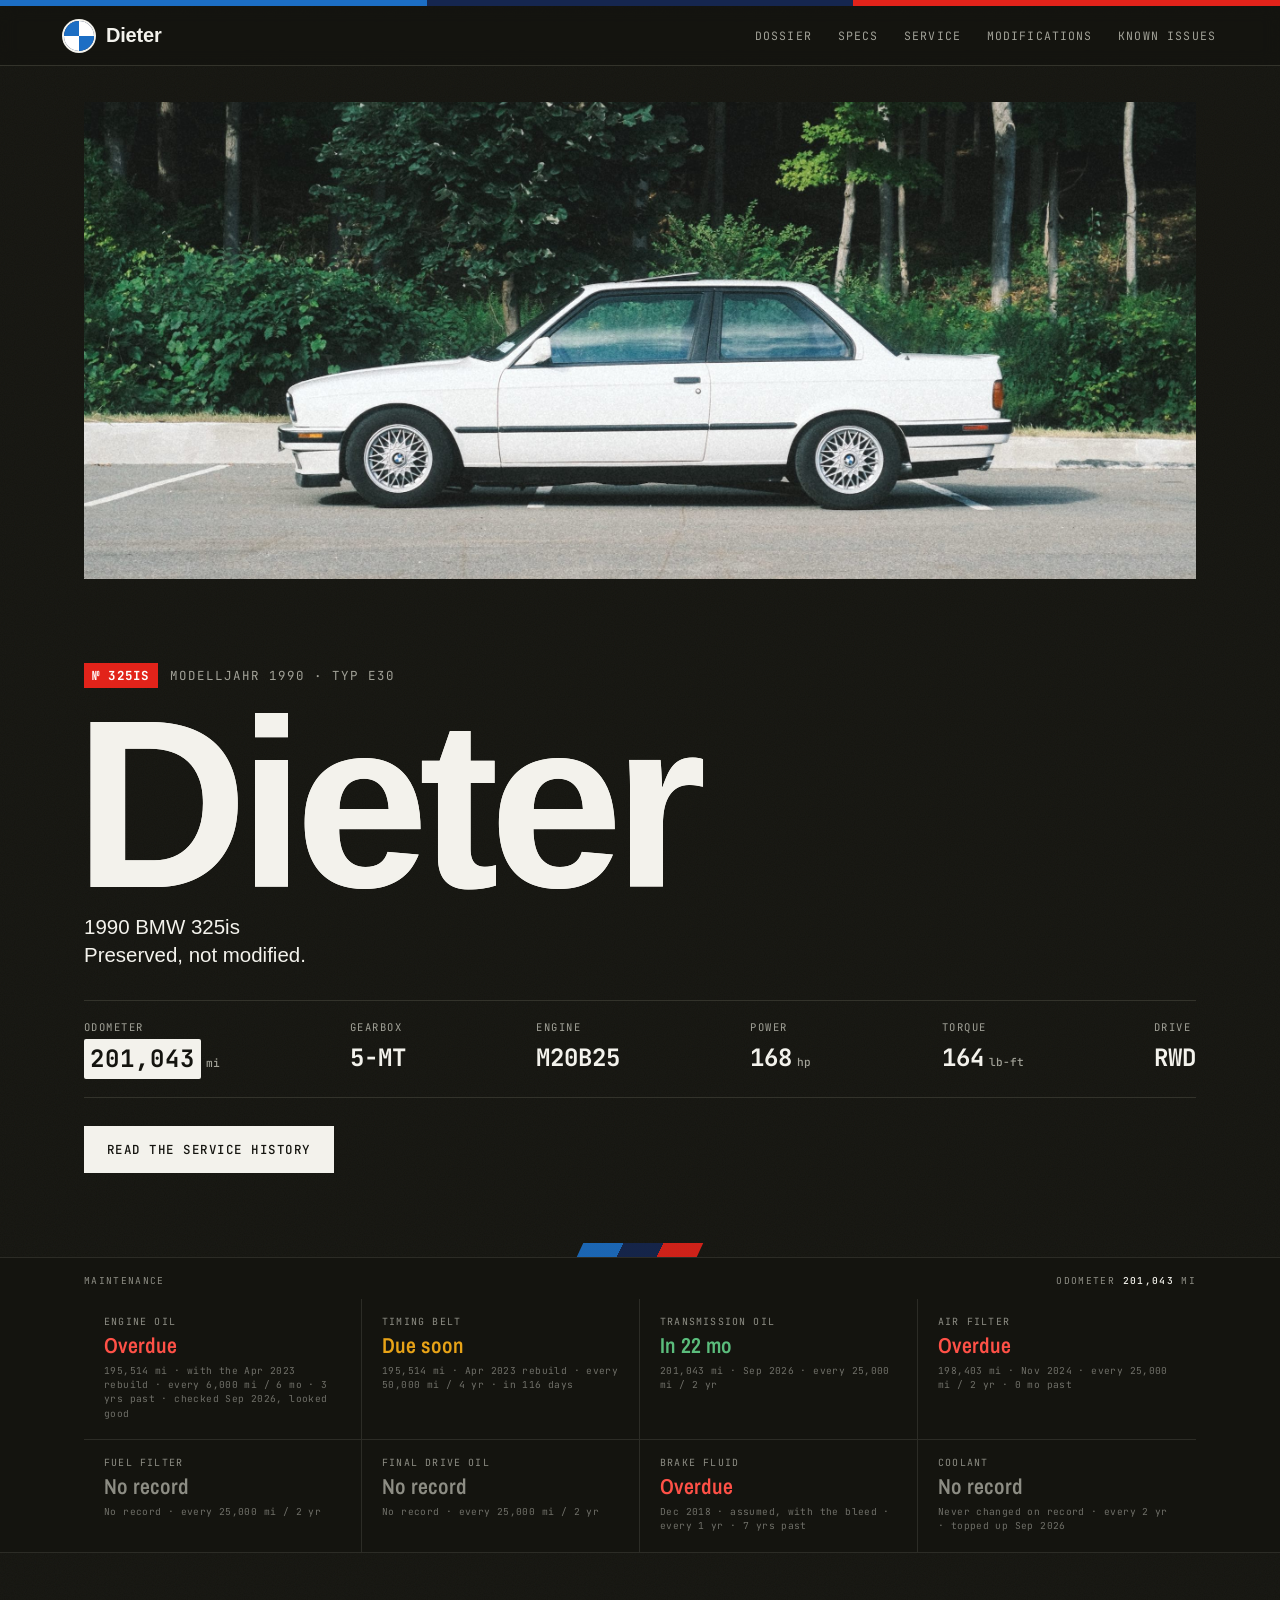
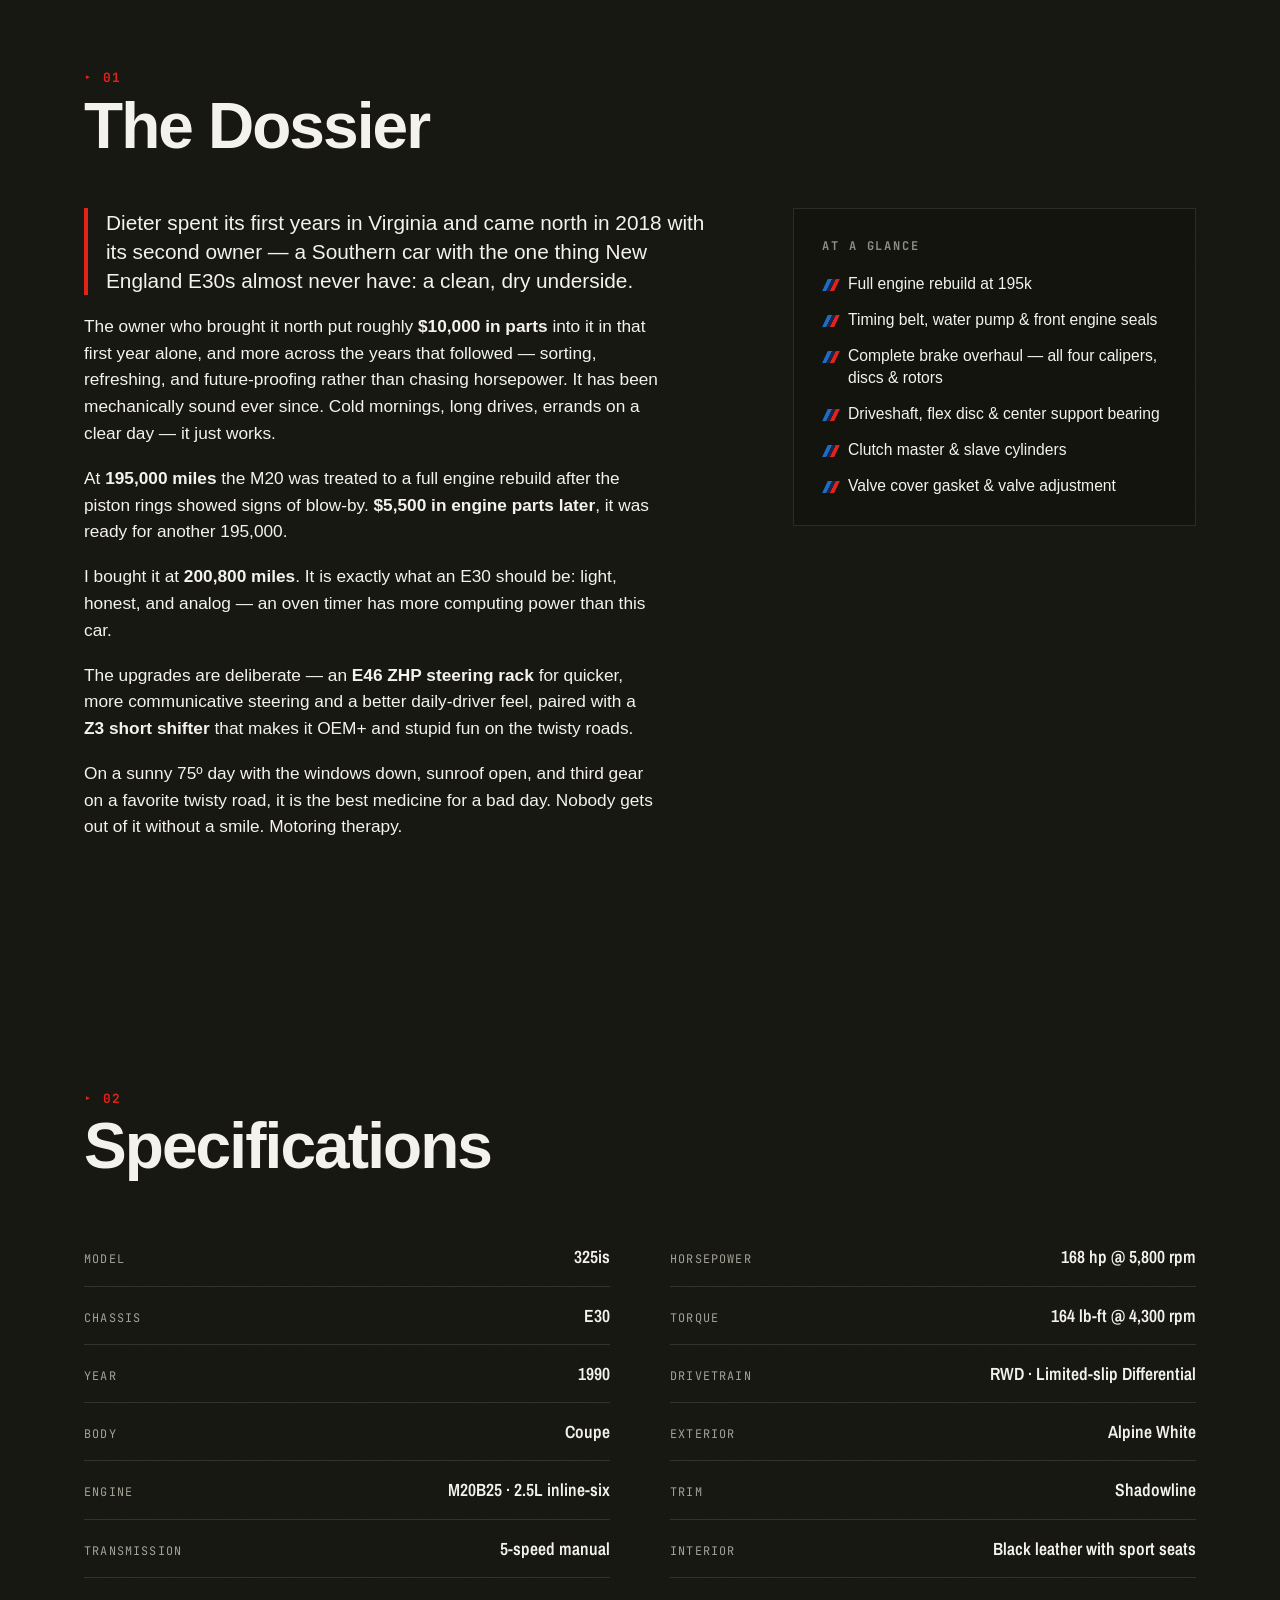
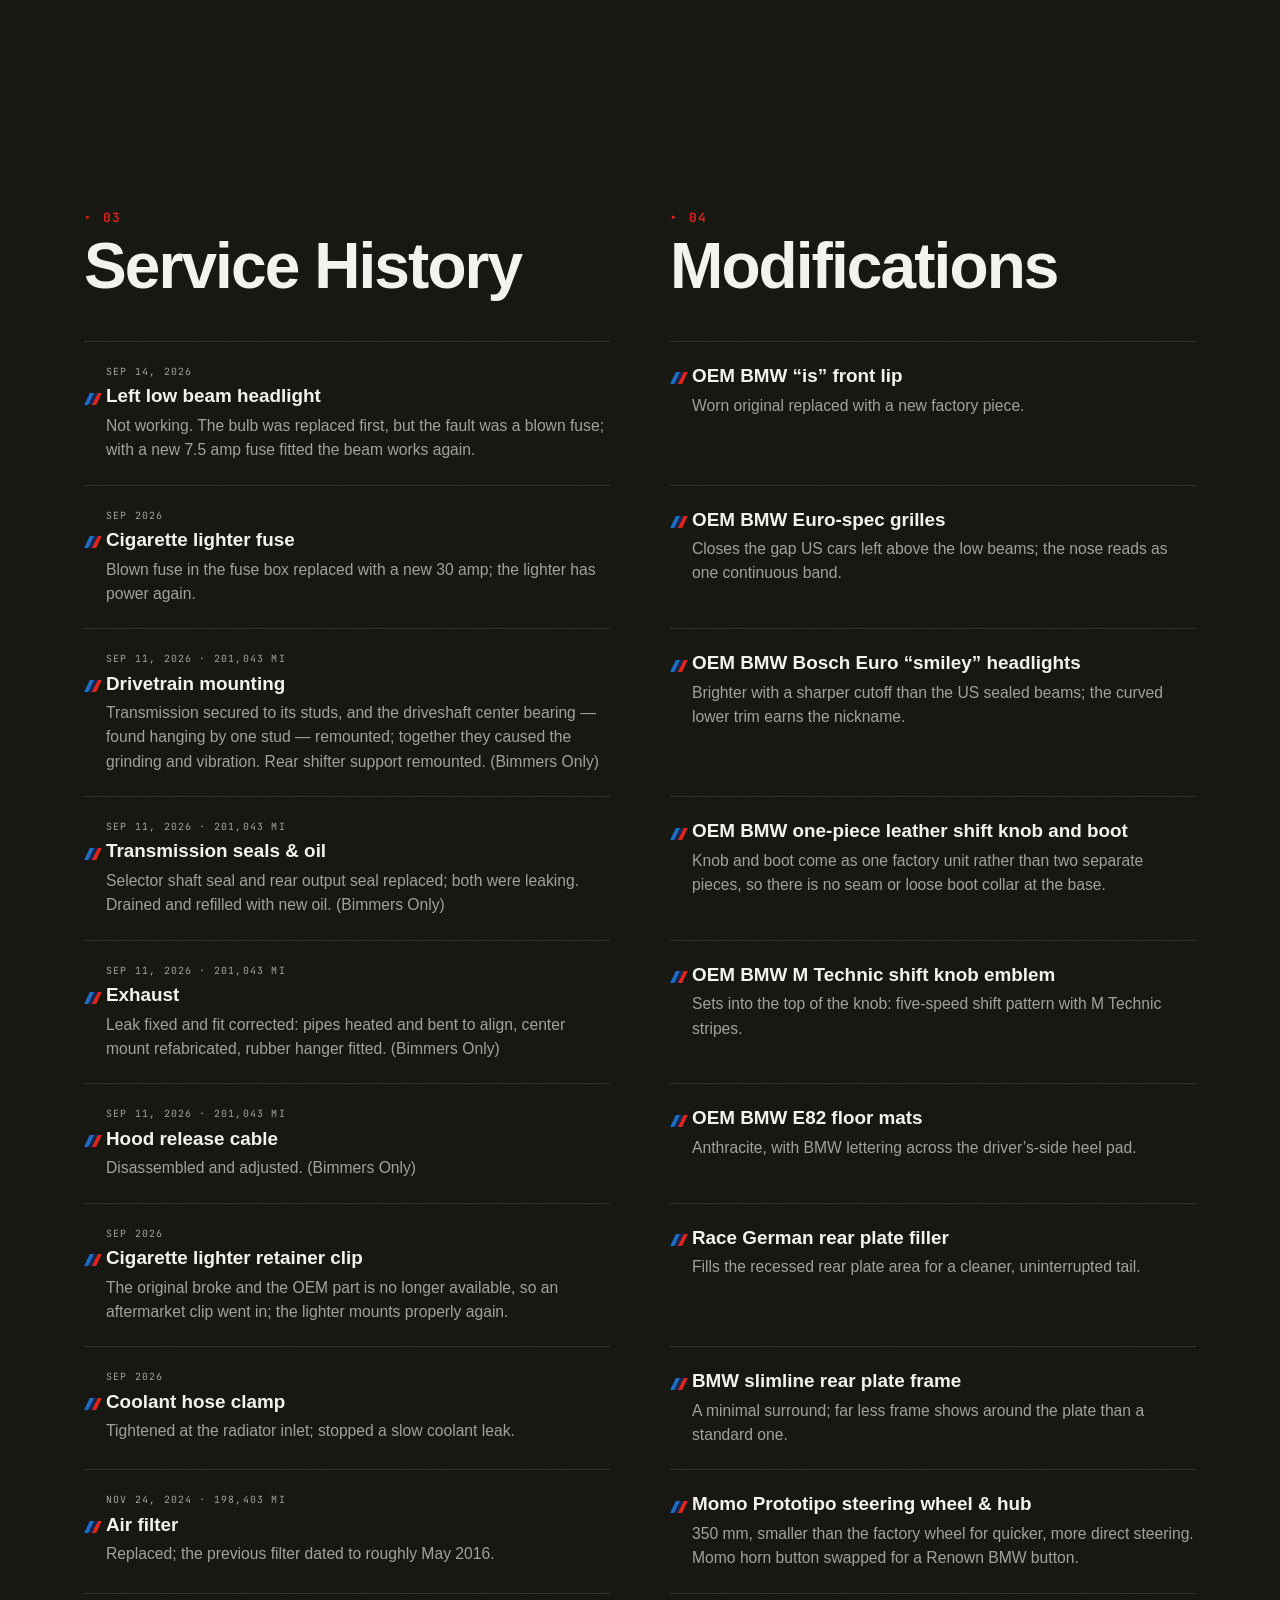
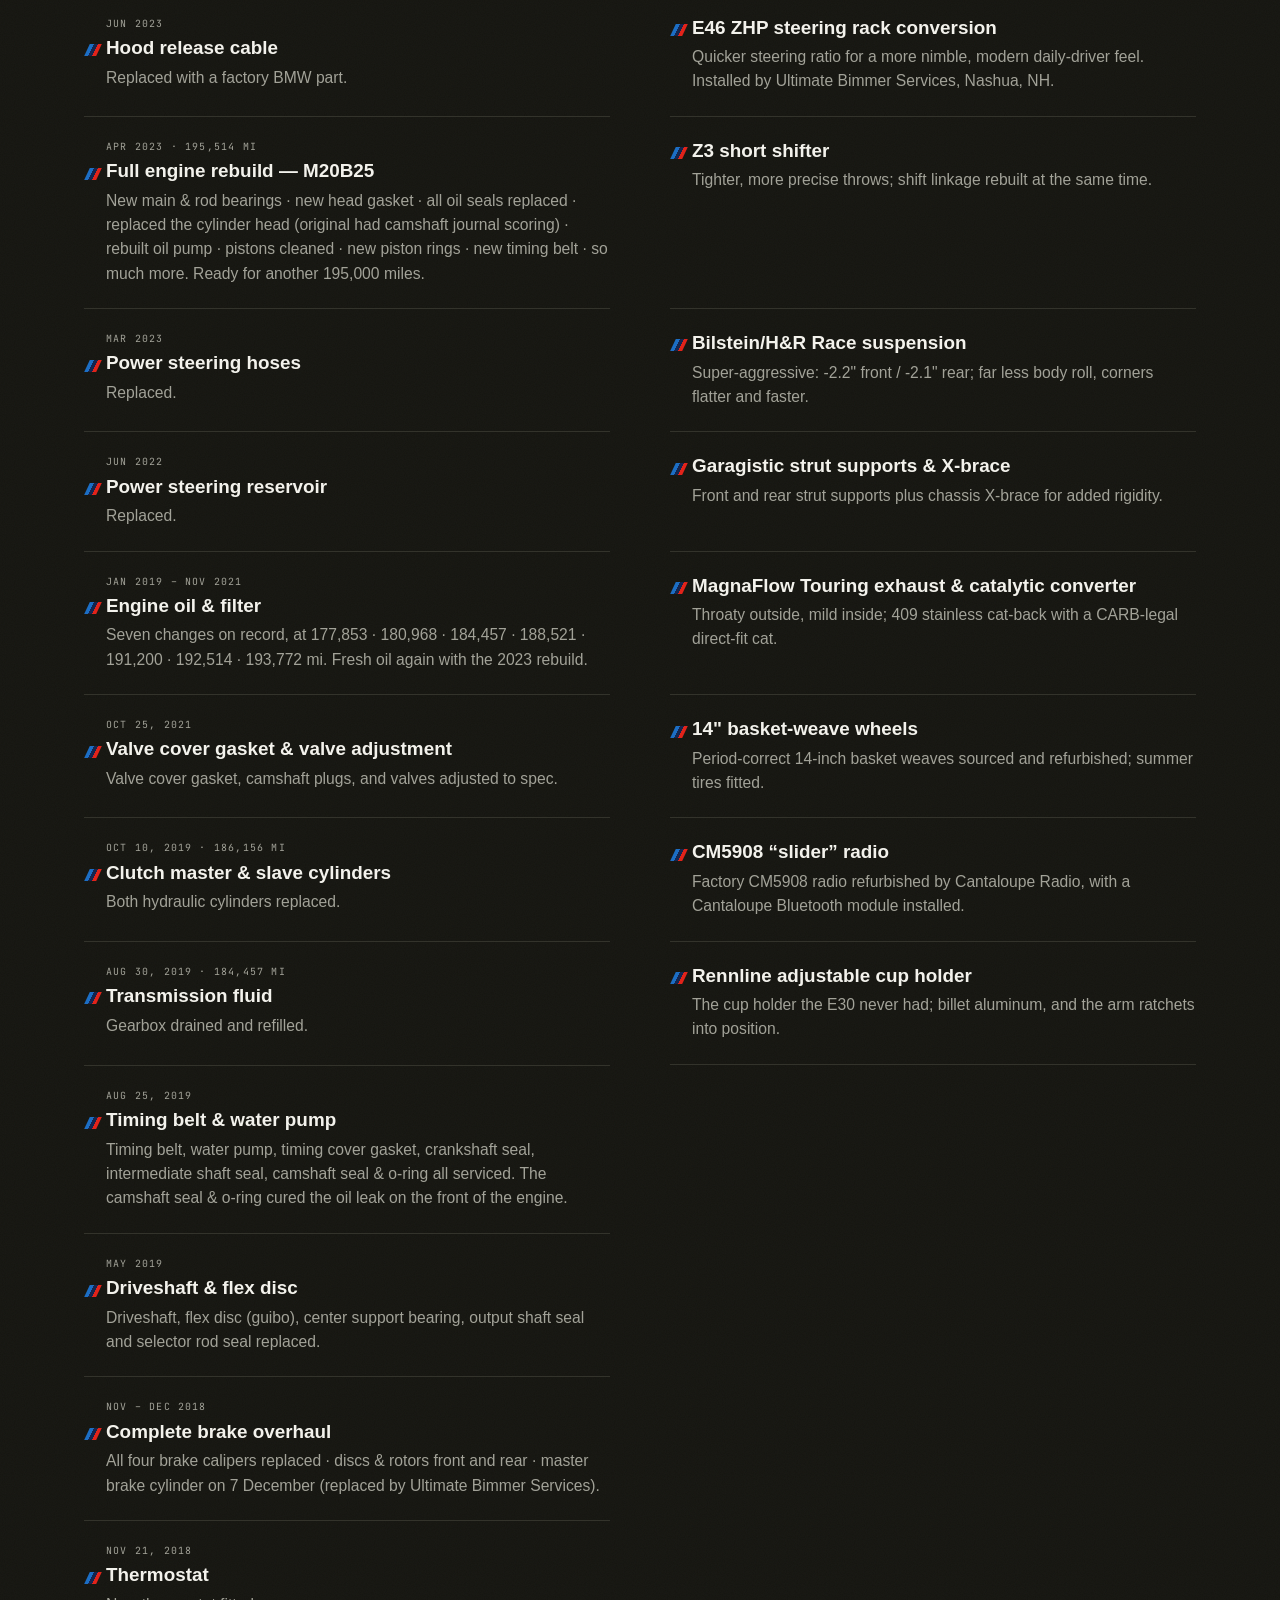
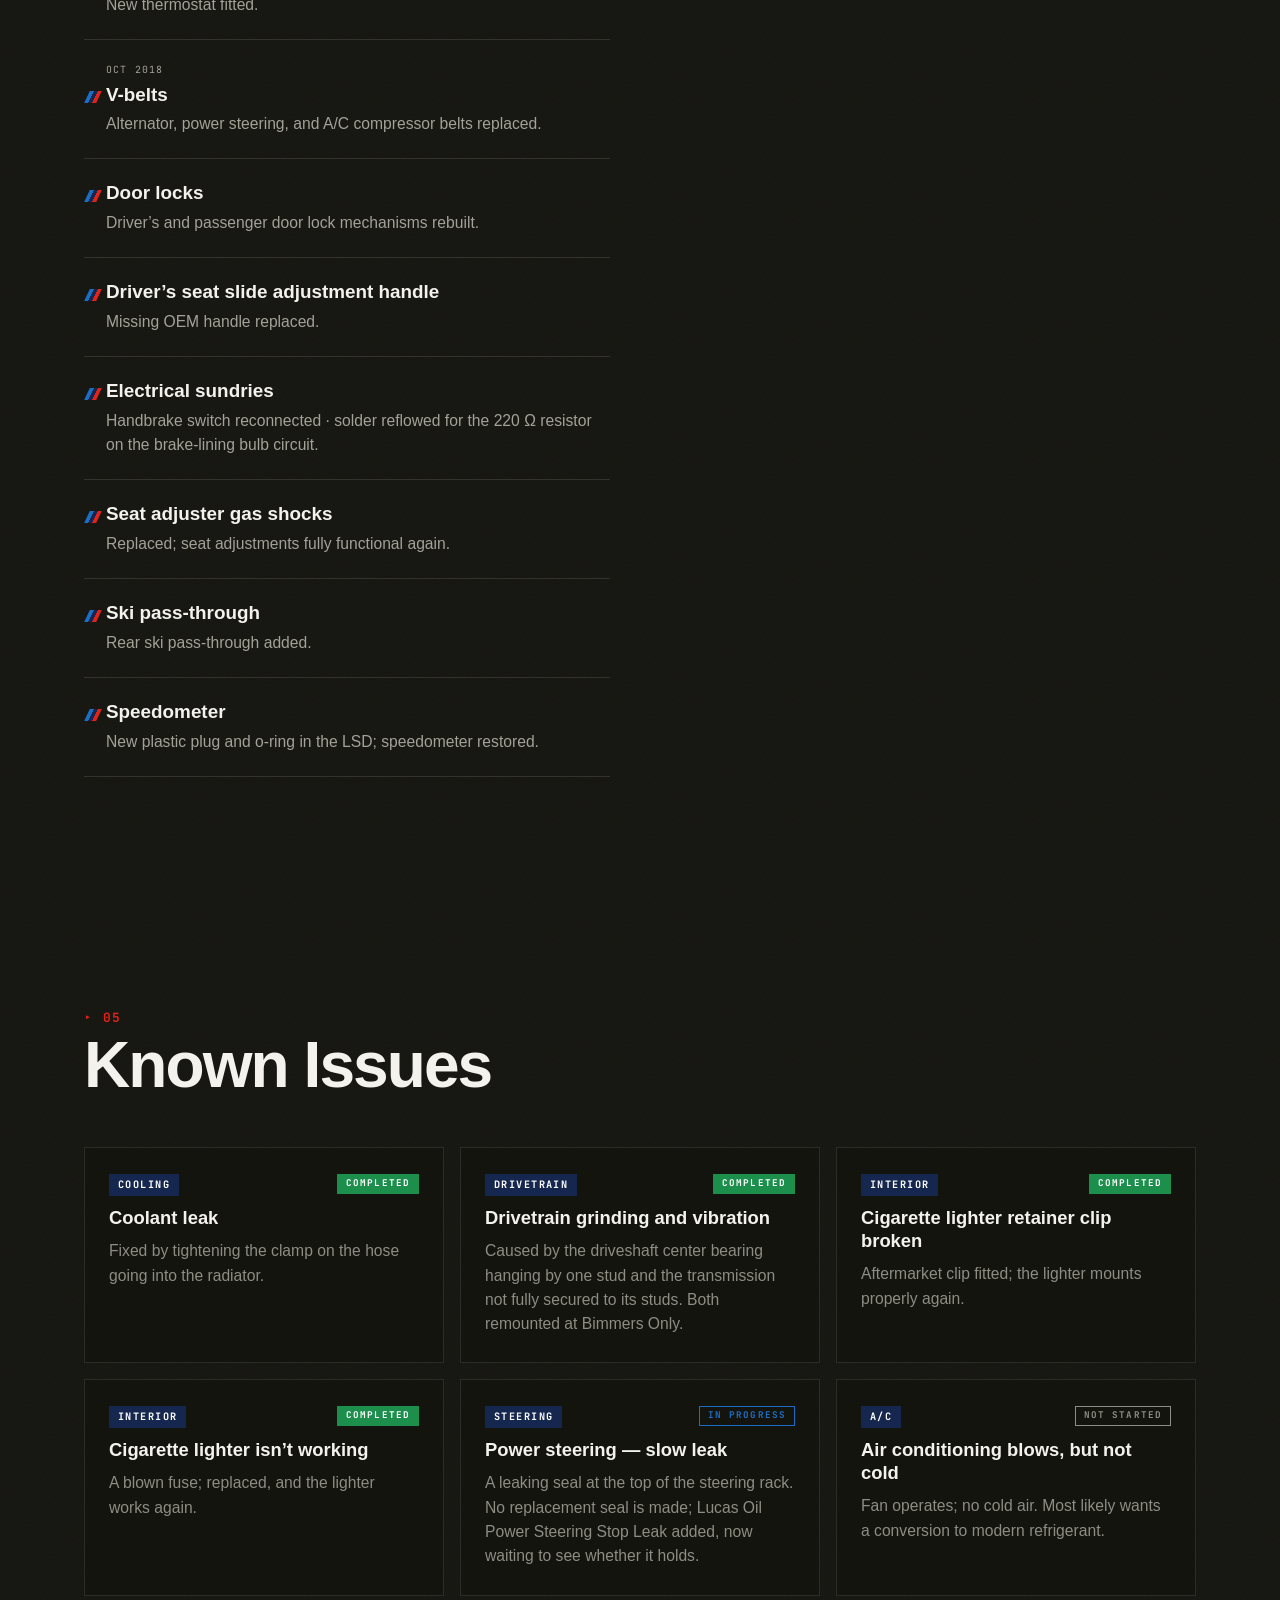
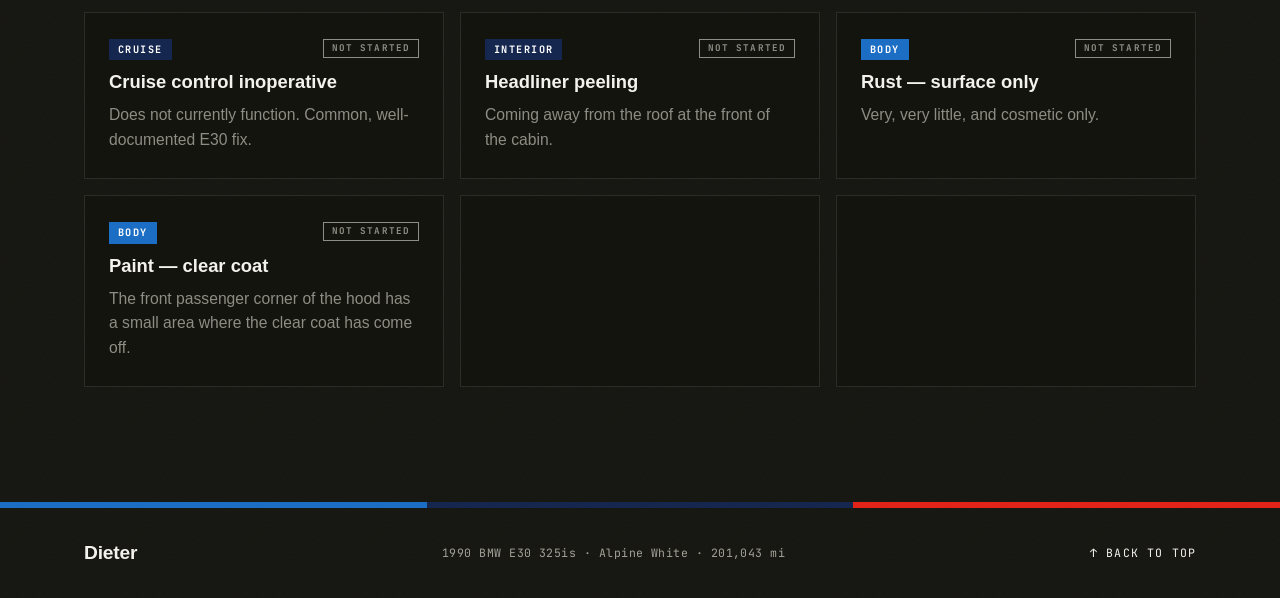
==== commit 79c0ad5c: "Add the low beam fuse rating" ====
--- a/index.html
+++ b/index.html
@@ -255,7 +255,7 @@
           <div class="log__main">
             <p class="log__when">Sep 14, 2026</p>
             <h3 class="log__what">Left low beam headlight</h3>
-            <p class="log__detail">Not working. The bulb was replaced first, but the fault was a blown fuse; with a new fuse fitted the beam works again.</p>
+            <p class="log__detail">Not working. The bulb was replaced first, but the fault was a blown fuse; with a new 7.5 amp fuse fitted the beam works again.</p>
           </div>
         </li>
 
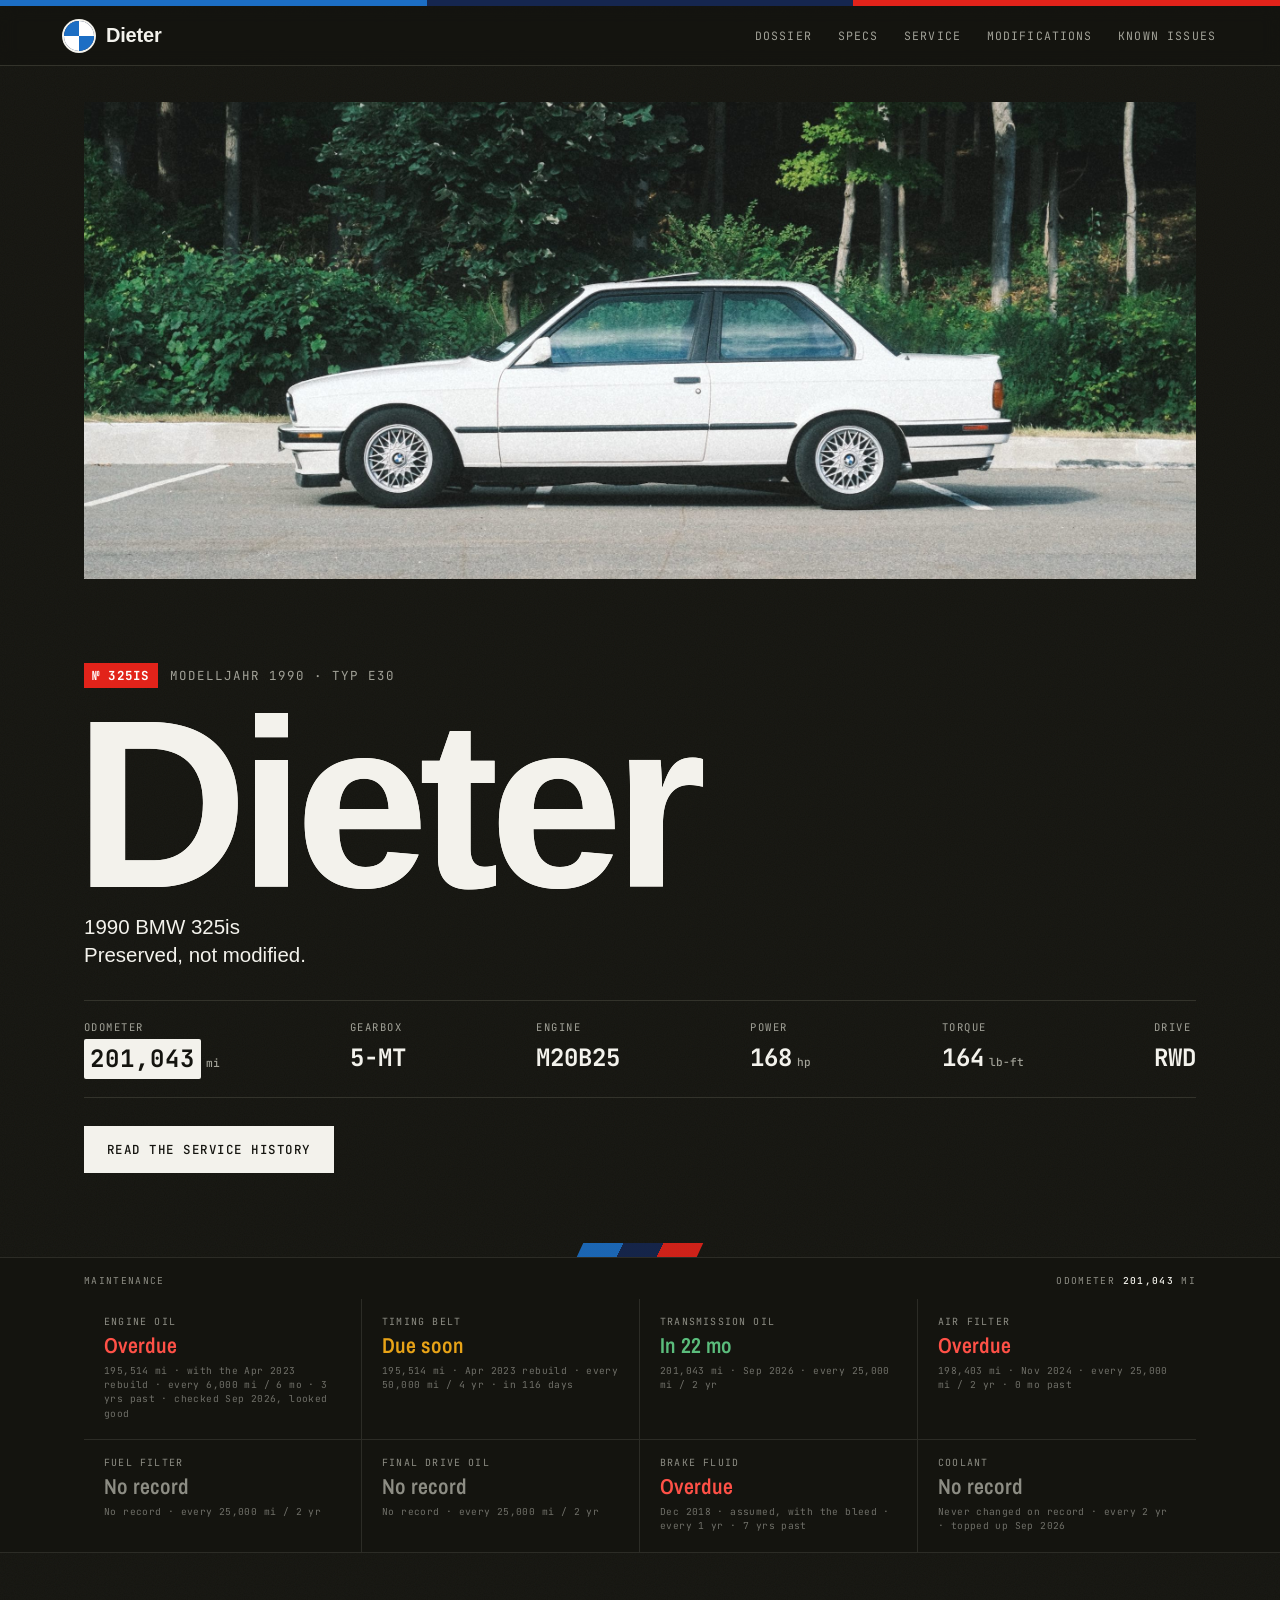
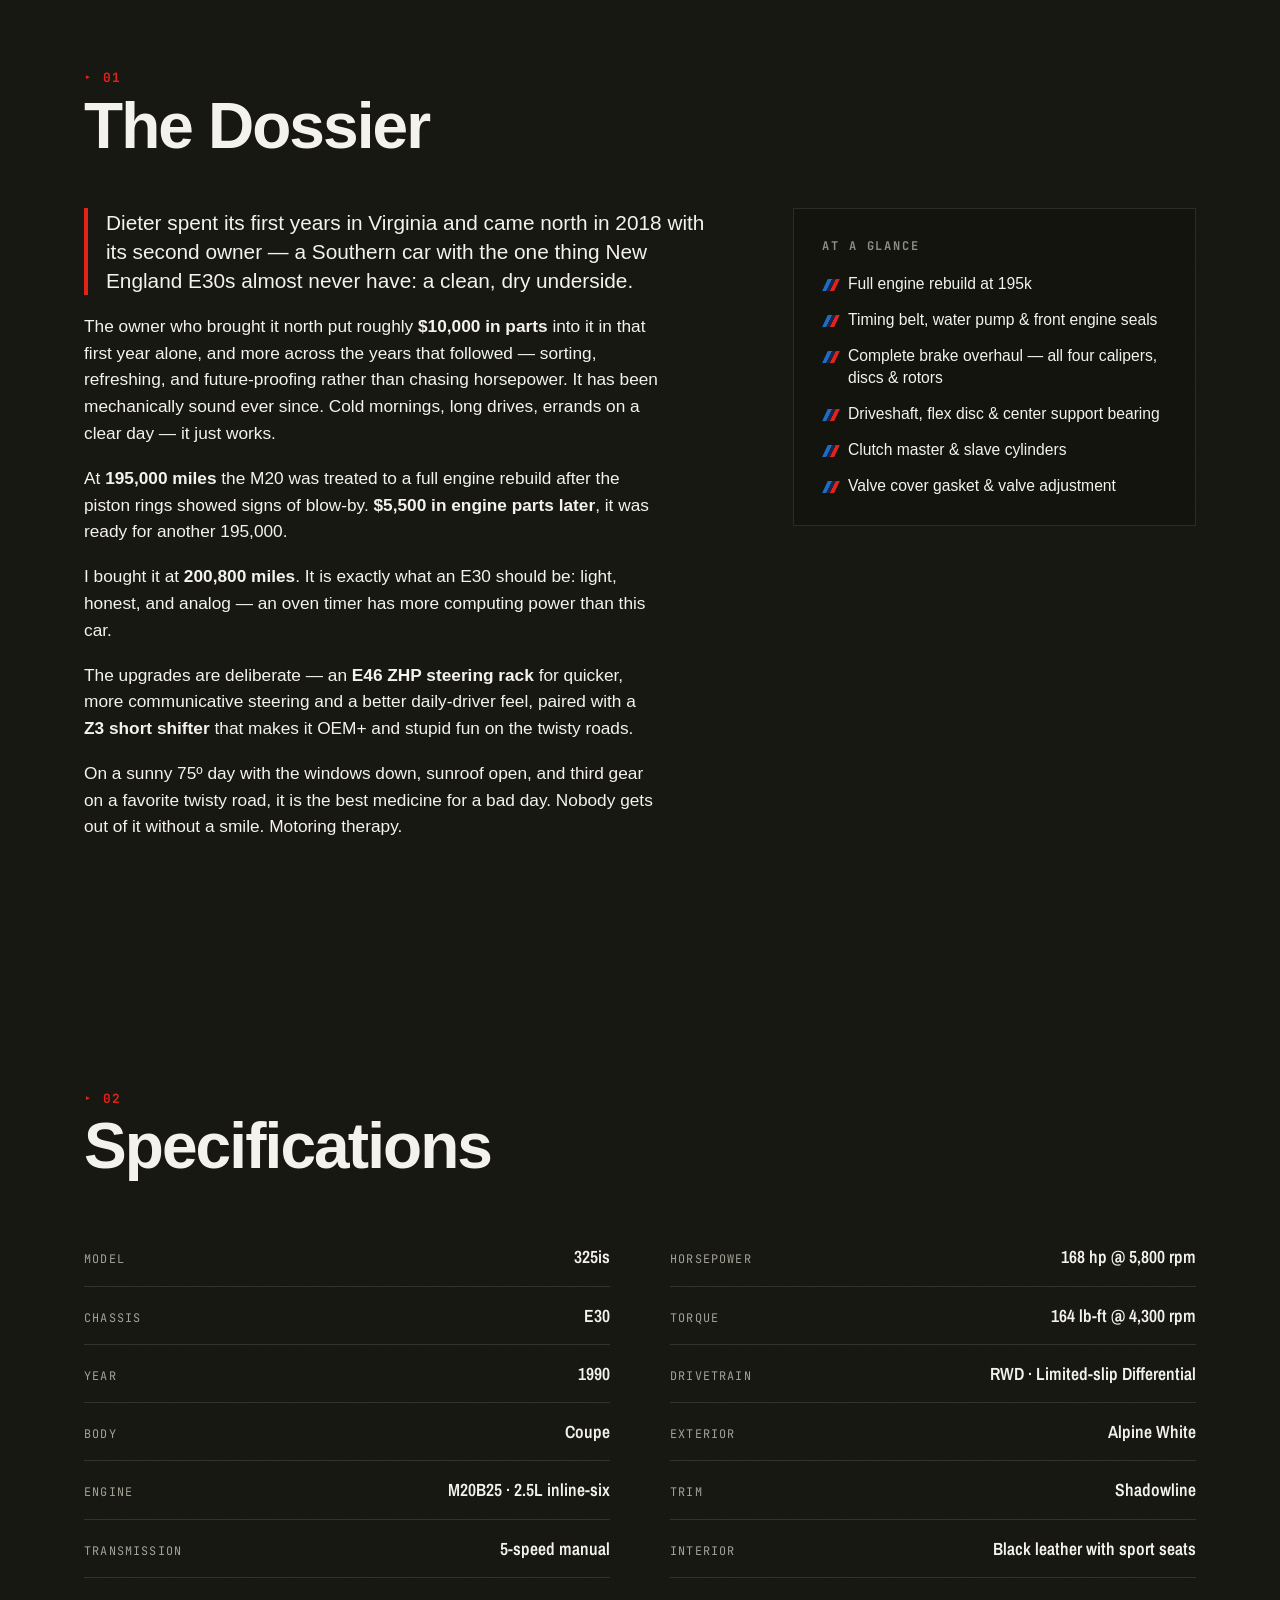
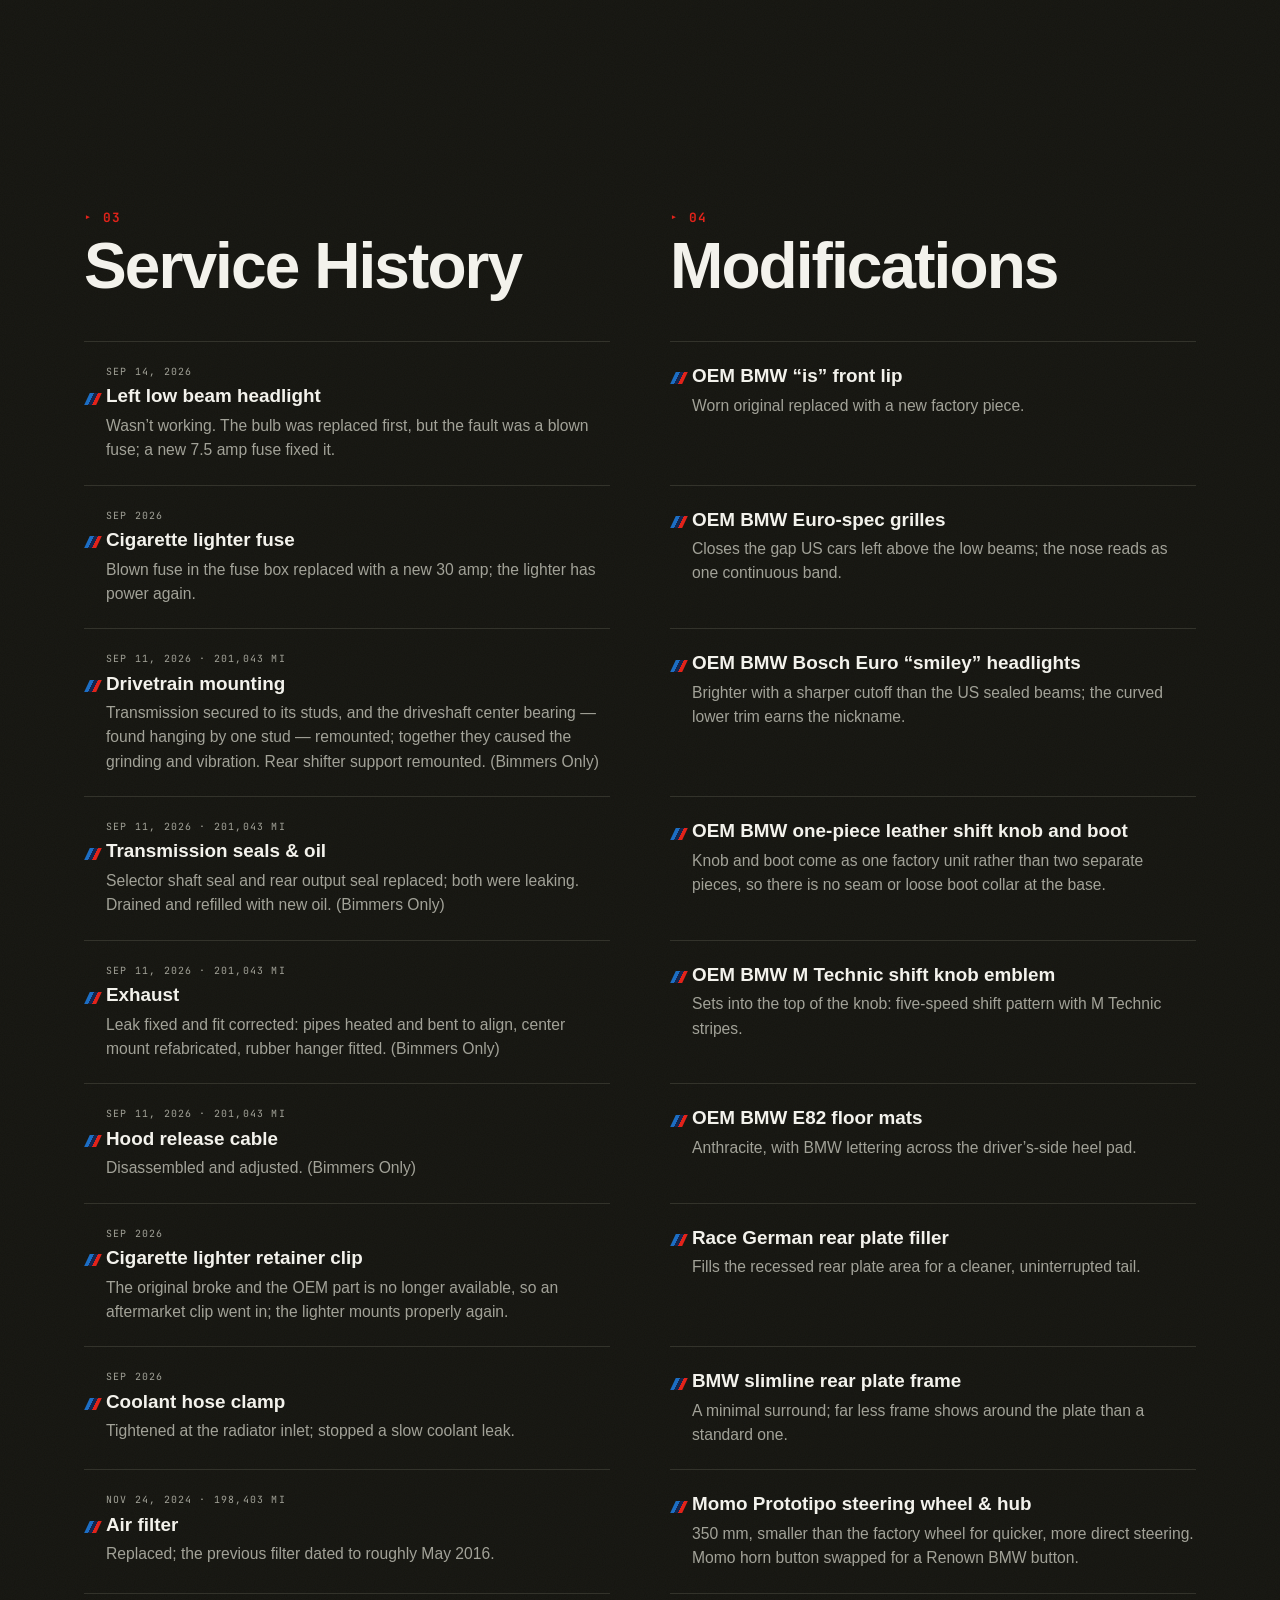
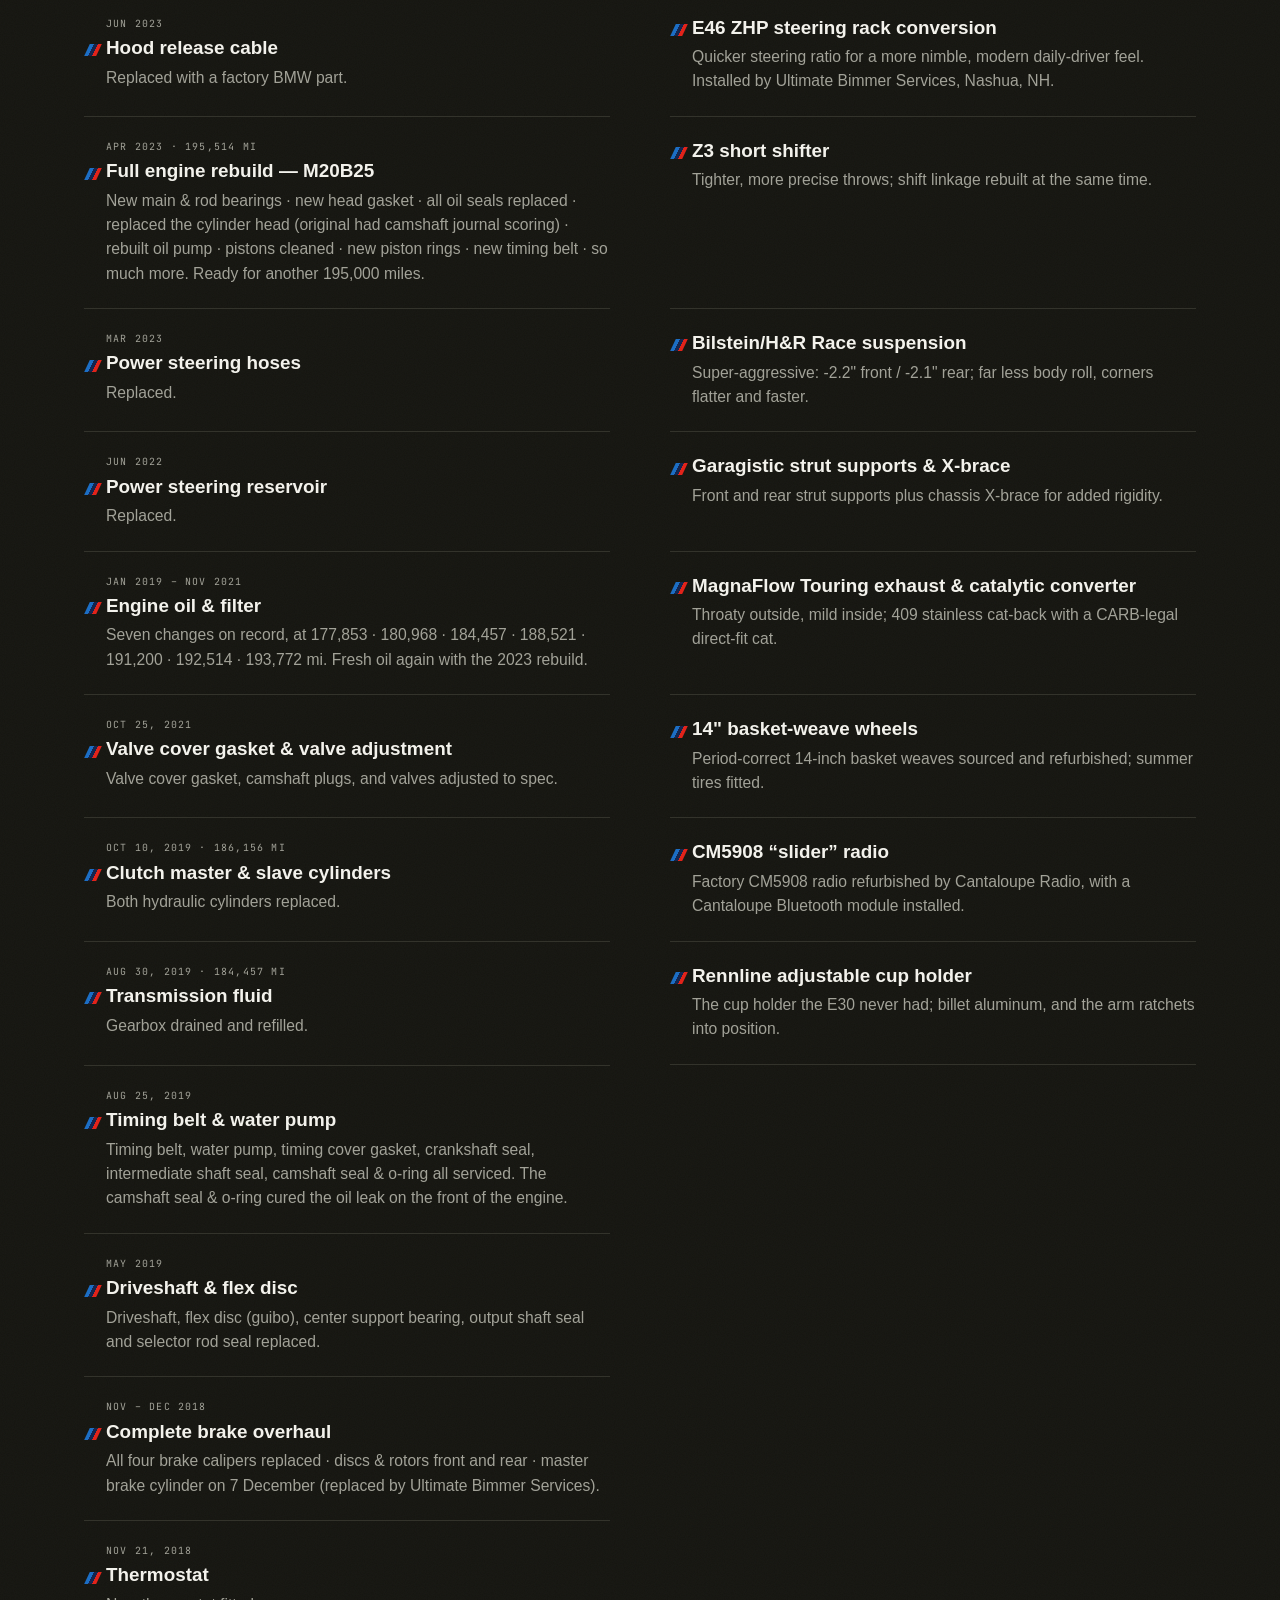
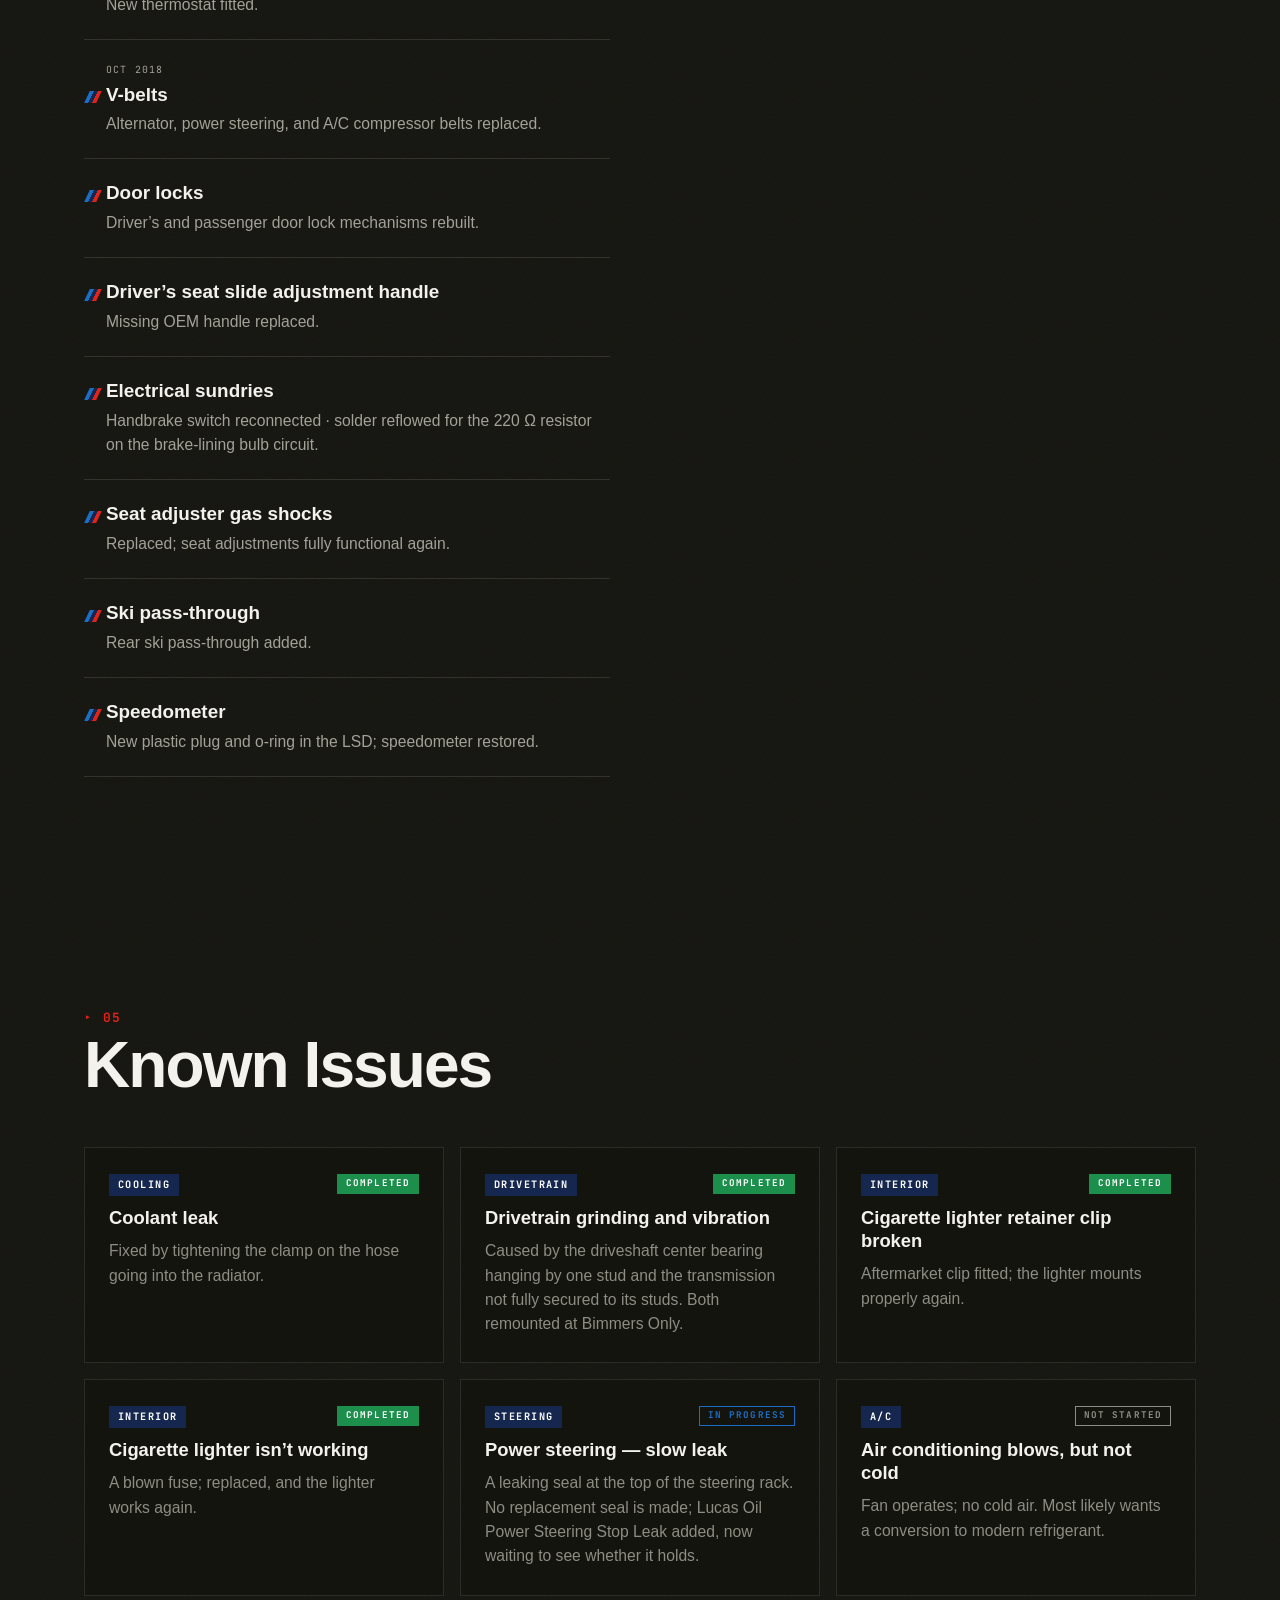
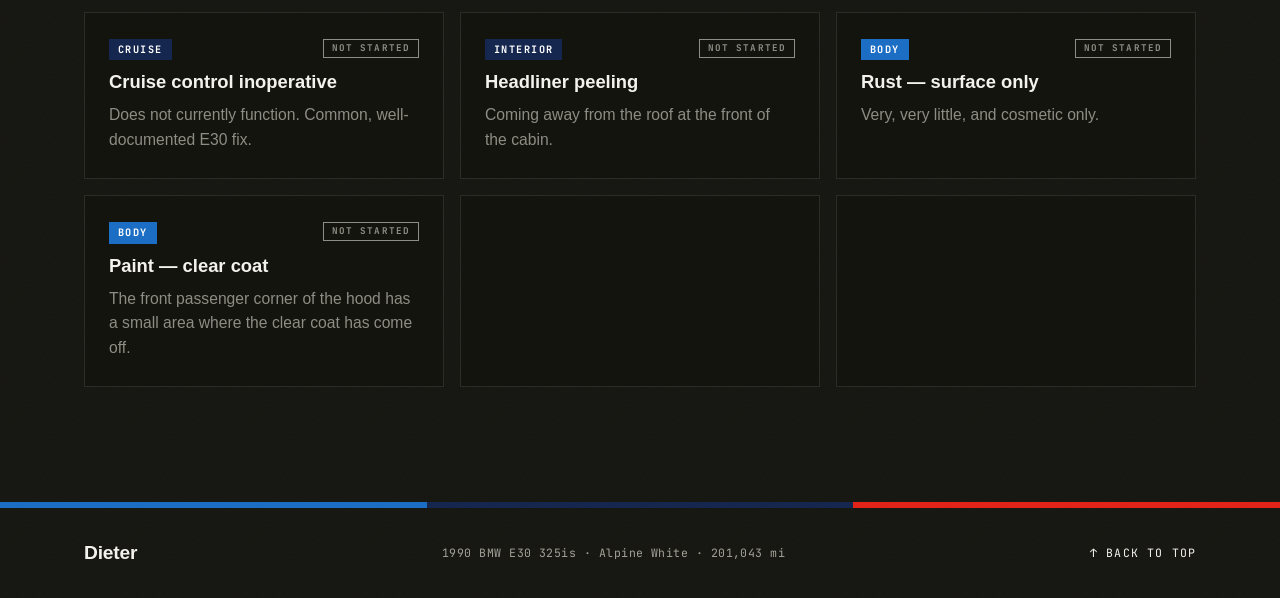
==== commit ad18dd58: "Put the low beam entry in past tense" ====
--- a/index.html
+++ b/index.html
@@ -255,7 +255,7 @@
           <div class="log__main">
             <p class="log__when">Sep 14, 2026</p>
             <h3 class="log__what">Left low beam headlight</h3>
-            <p class="log__detail">Not working. The bulb was replaced first, but the fault was a blown fuse; with a new 7.5 amp fuse fitted the beam works again.</p>
+            <p class="log__detail">Wasn’t working. The bulb was replaced first, but the fault was a blown fuse; a new 7.5 amp fuse fixed it.</p>
           </div>
         </li>
 
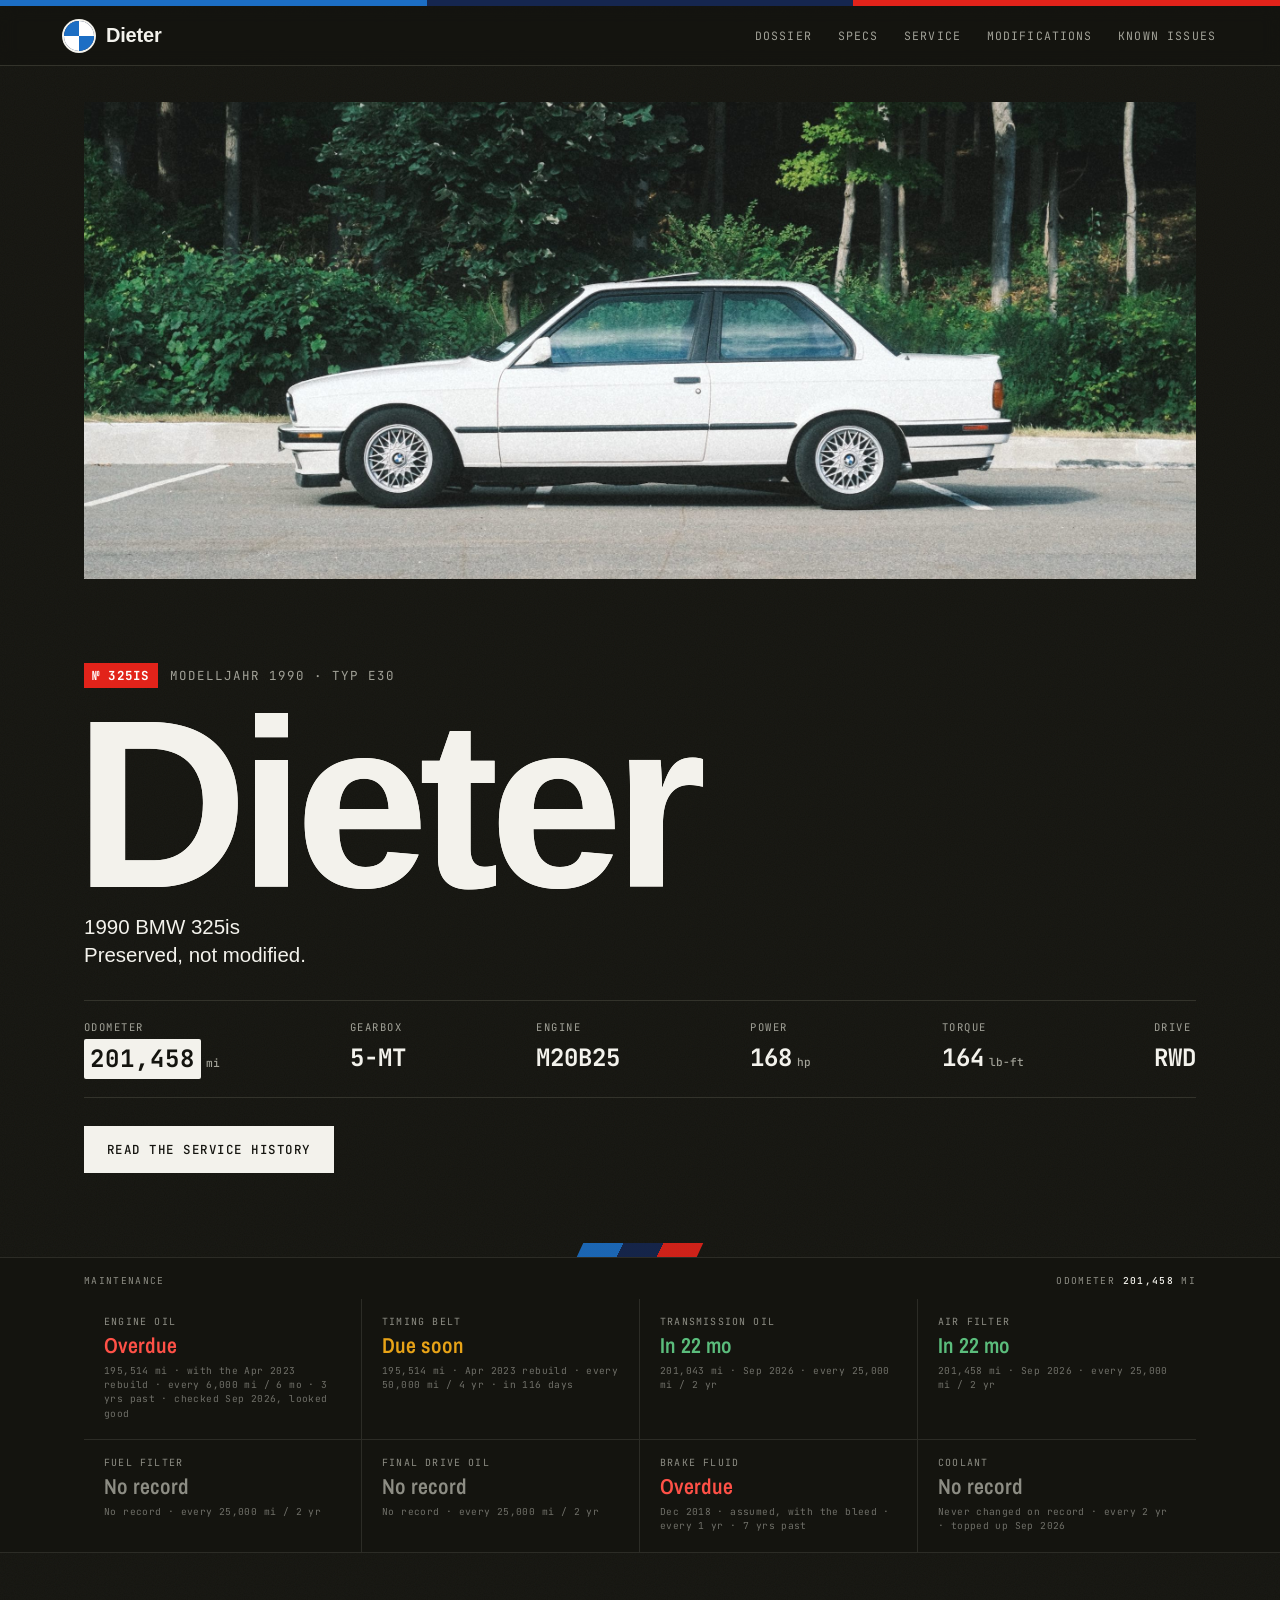
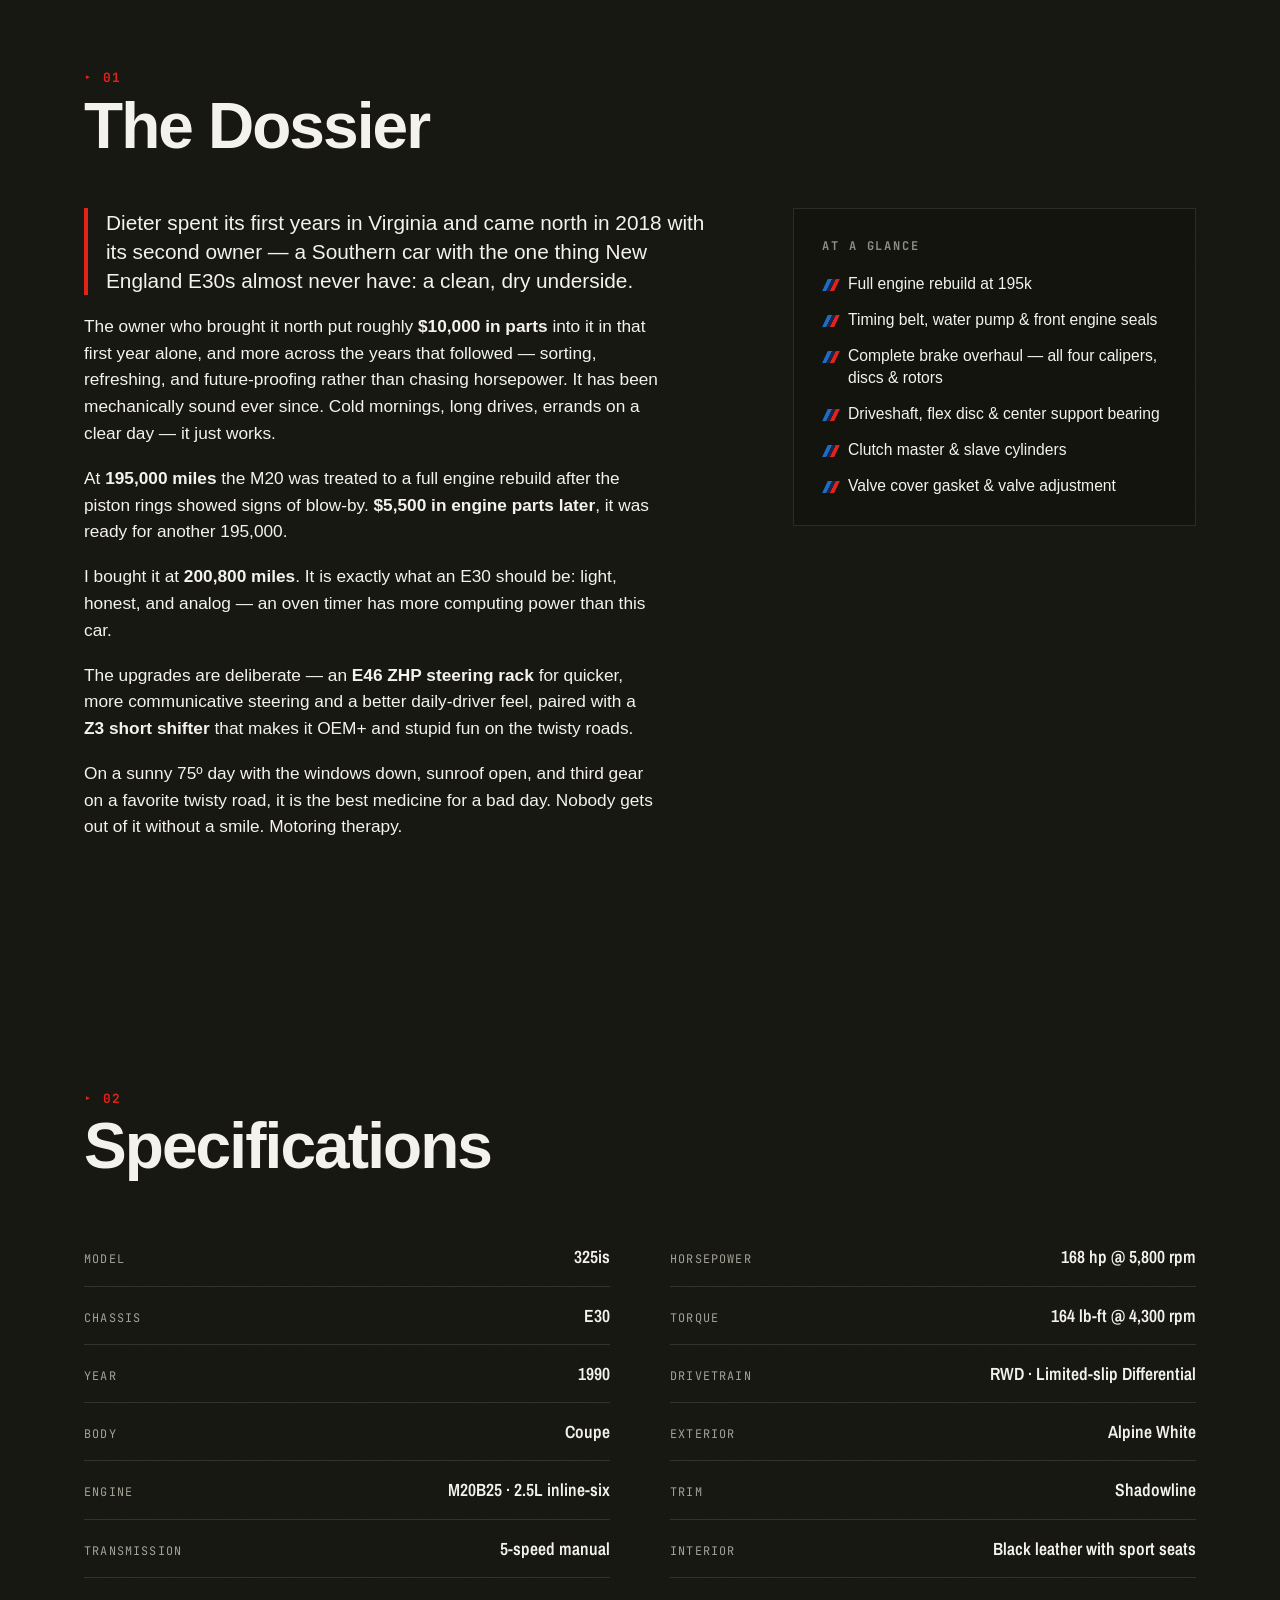
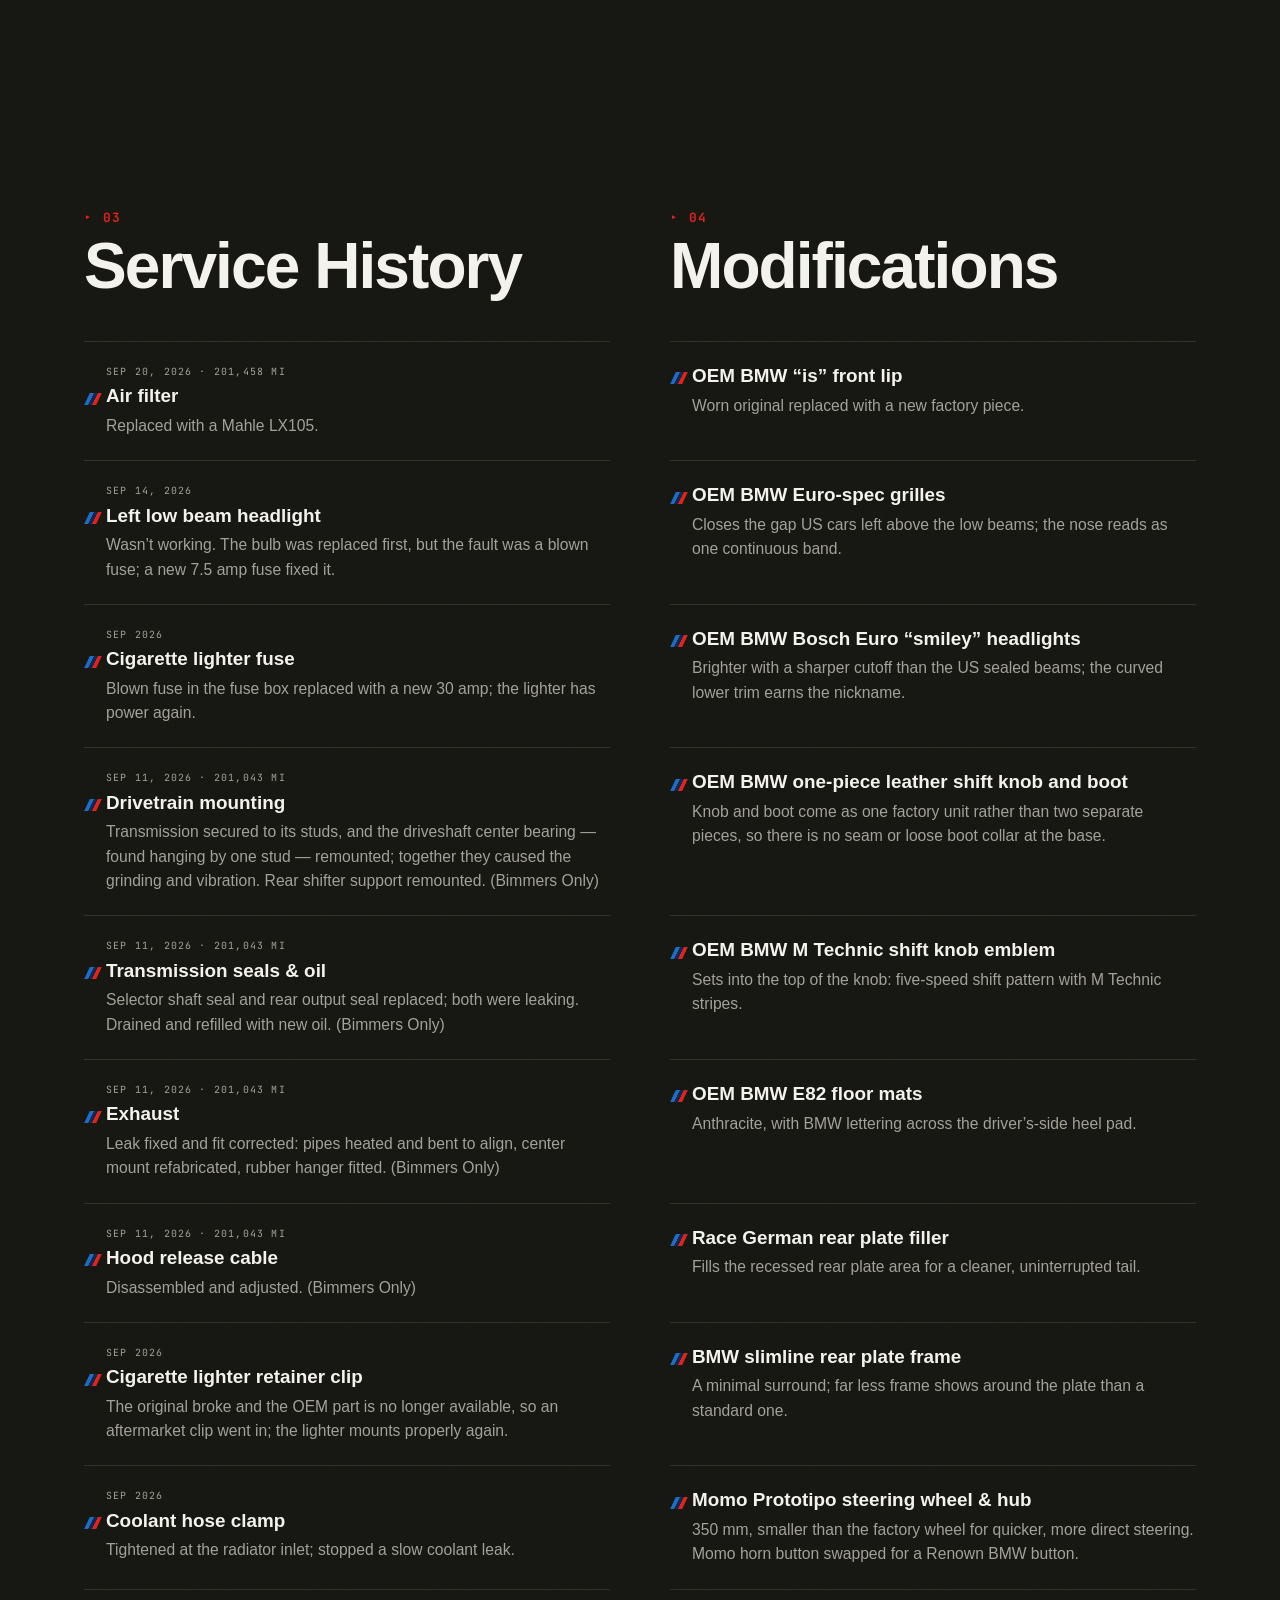
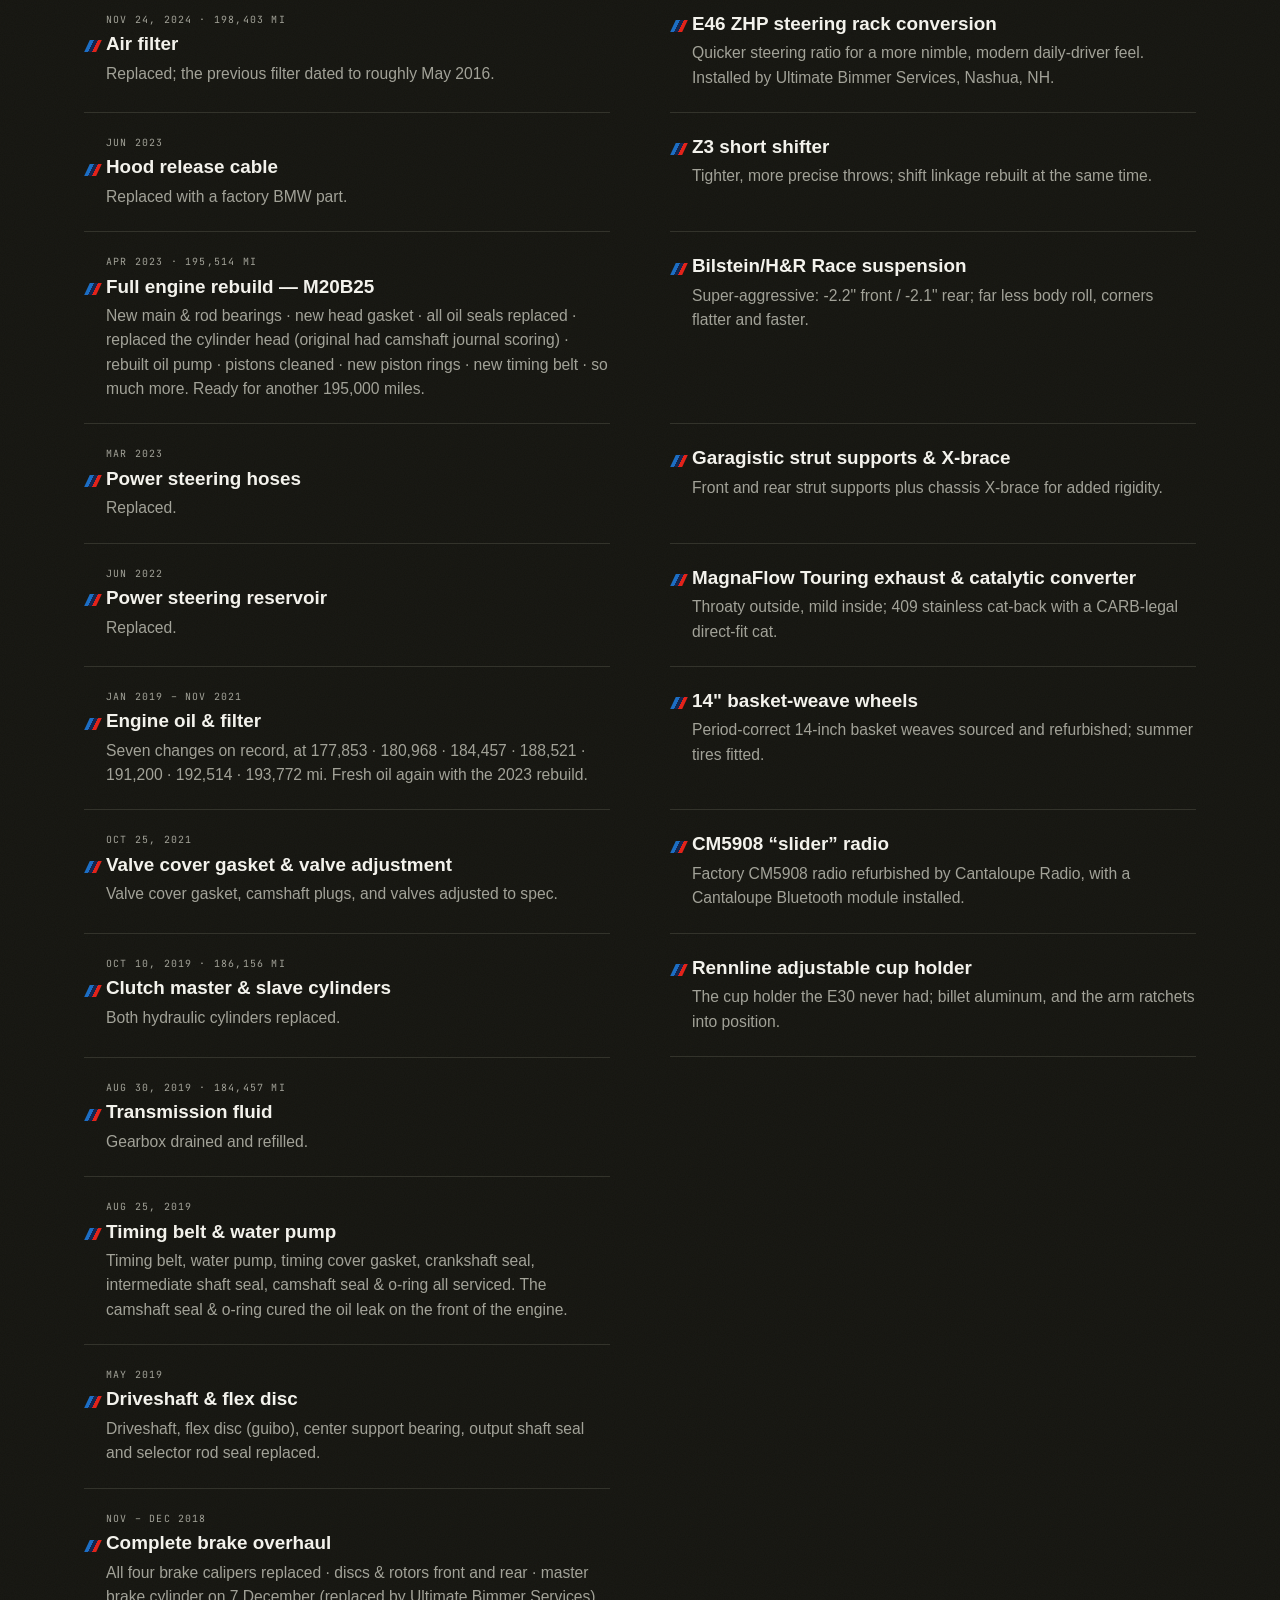
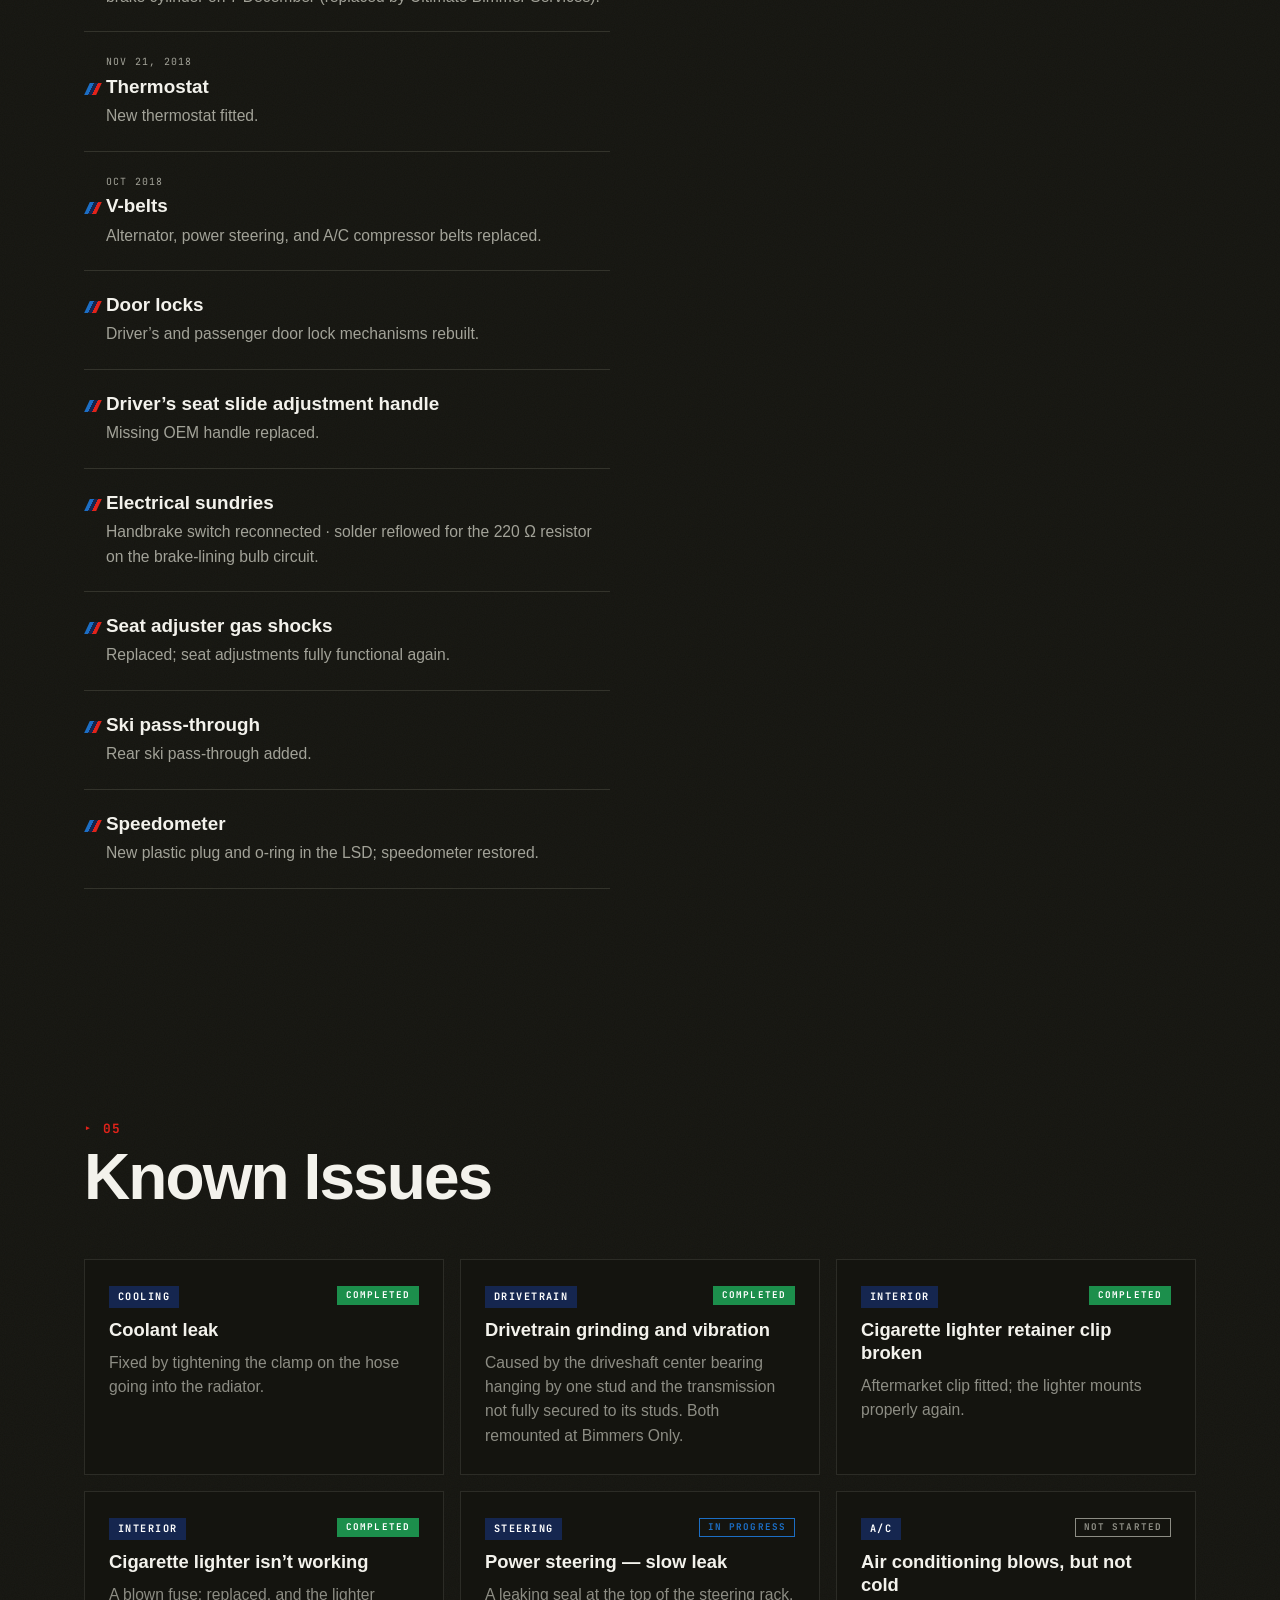
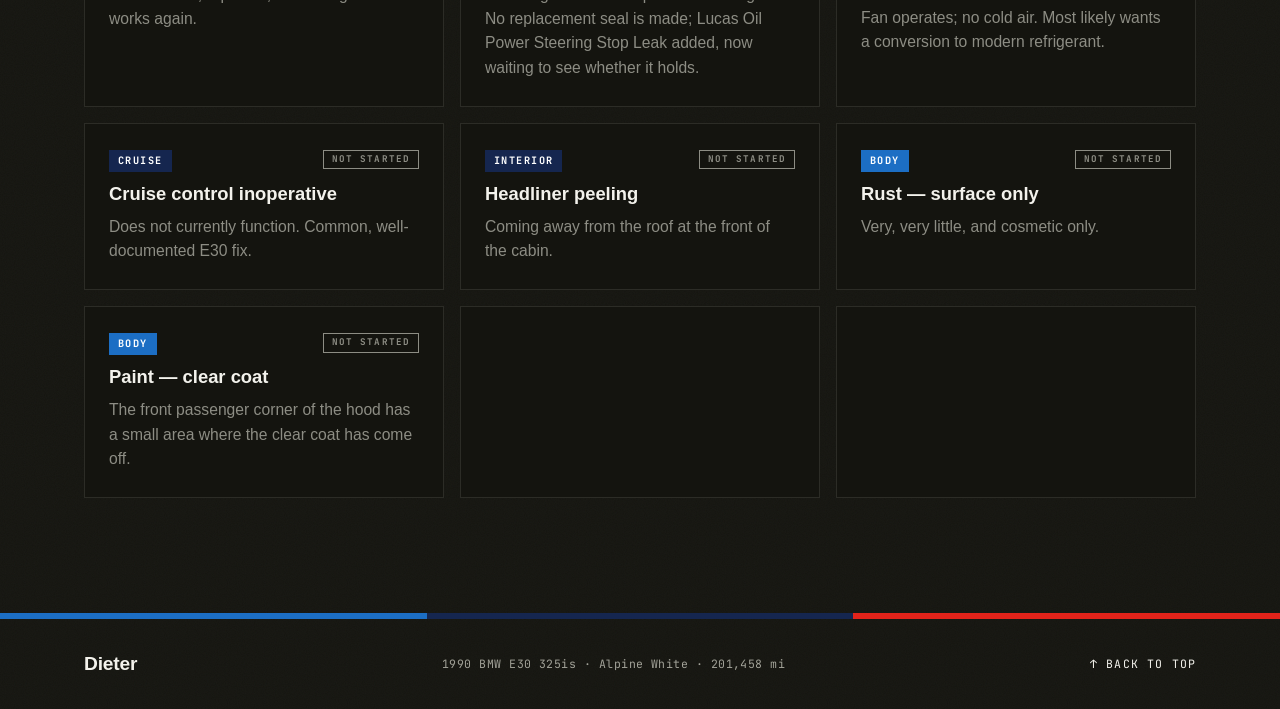
==== commit e6c33dba: "Log today's air filter and move the odometer to 201,458" ====
--- a/index.html
+++ b/index.html
@@ -4,7 +4,7 @@
 <meta charset="UTF-8" />
 <meta name="viewport" content="width=device-width, initial-scale=1.0" />
 <title>DIETER — 1990 BMW E30 325is · Alpine White</title>
-<meta name="description" content="1990 BMW E30 325is, Alpine White over black leather, 5-speed manual. Preserved, not modified. 201,043 miles. An ownership record — history, specifications, service log and known issues." />
+<meta name="description" content="1990 BMW E30 325is, Alpine White over black leather, 5-speed manual. Preserved, not modified. 201,458 miles. An ownership record — history, specifications, service log and known issues." />
 
 <!-- Personal documentation — keep this page out of search engines.
      Crawling is deliberately NOT blocked via robots.txt: a crawler has to be
@@ -72,7 +72,7 @@
         <div class="hero__stats">
           <div class="stat">
             <span class="stat__label">Odometer</span>
-            <span class="stat__val"><span class="odo">201,043</span><span class="stat__unit">mi</span></span>
+            <span class="stat__val"><span class="odo">201,458</span><span class="stat__unit">mi</span></span>
           </div>
           <div class="stat">
             <span class="stat__label">Gearbox</span>
@@ -118,7 +118,7 @@
   <section class="vitals" aria-label="Maintenance tracker">
     <div class="vitals__head">
       <p class="vitals__title">Maintenance</p>
-      <p class="vitals__odo">Odometer <strong>201,043</strong> mi</p>
+      <p class="vitals__odo">Odometer <strong>201,458</strong> mi</p>
     </div>
     <ul class="vitals__list">
       <!-- Dated from the rebuild rather than the last logged oil change: new bearings,
@@ -143,10 +143,10 @@
         <span class="maint__status">&mdash;</span>
         <span class="maint__sub">201,043 mi &middot; Sep 2026</span>
       </li>
-      <li class="maint" data-last-mi="198403" data-last-on="2024-11-24" data-every-mi="25000" data-every-months="24">
+      <li class="maint" data-last-mi="201458" data-last-on="2026-09-20" data-every-mi="25000" data-every-months="24">
         <span class="maint__k">Air filter</span>
         <span class="maint__status">&mdash;</span>
-        <span class="maint__sub">198,403 mi &middot; Nov 2024</span>
+        <span class="maint__sub">201,458 mi &middot; Sep 2026</span>
       </li>
       <li class="maint" data-every-mi="25000" data-every-months="24">
         <span class="maint__k">Fuel filter</span>
@@ -253,6 +253,14 @@
       <ol class="log log--service" id="serviceLog">
         <li class="log__item">
           <div class="log__main">
+            <p class="log__when">Sep 20, 2026 · 201,458 mi</p>
+            <h3 class="log__what">Air filter</h3>
+            <p class="log__detail">Replaced with a Mahle LX105.</p>
+          </div>
+        </li>
+
+        <li class="log__item">
+          <div class="log__main">
             <p class="log__when">Sep 14, 2026</p>
             <h3 class="log__what">Left low beam headlight</h3>
             <p class="log__detail">Wasn’t working. The bulb was replaced first, but the fault was a blown fuse; a new 7.5 amp fuse fixed it.</p>
@@ -680,11 +688,11 @@
   </div>
   <div class="site-foot__inner">
     <span class="site-foot__mark">Dieter</span>
-    <span class="site-foot__meta">1990 BMW E30 325is · Alpine White · 201,043 mi</span>
+    <span class="site-foot__meta">1990 BMW E30 325is · Alpine White · 201,458 mi</span>
     <a class="site-foot__top" href="#top">↑ Back to top</a>
   </div>
 </footer>
 
-<script src="script.js?v=14"></script>
+<script src="script.js?v=15"></script>
 </body>
 </html>
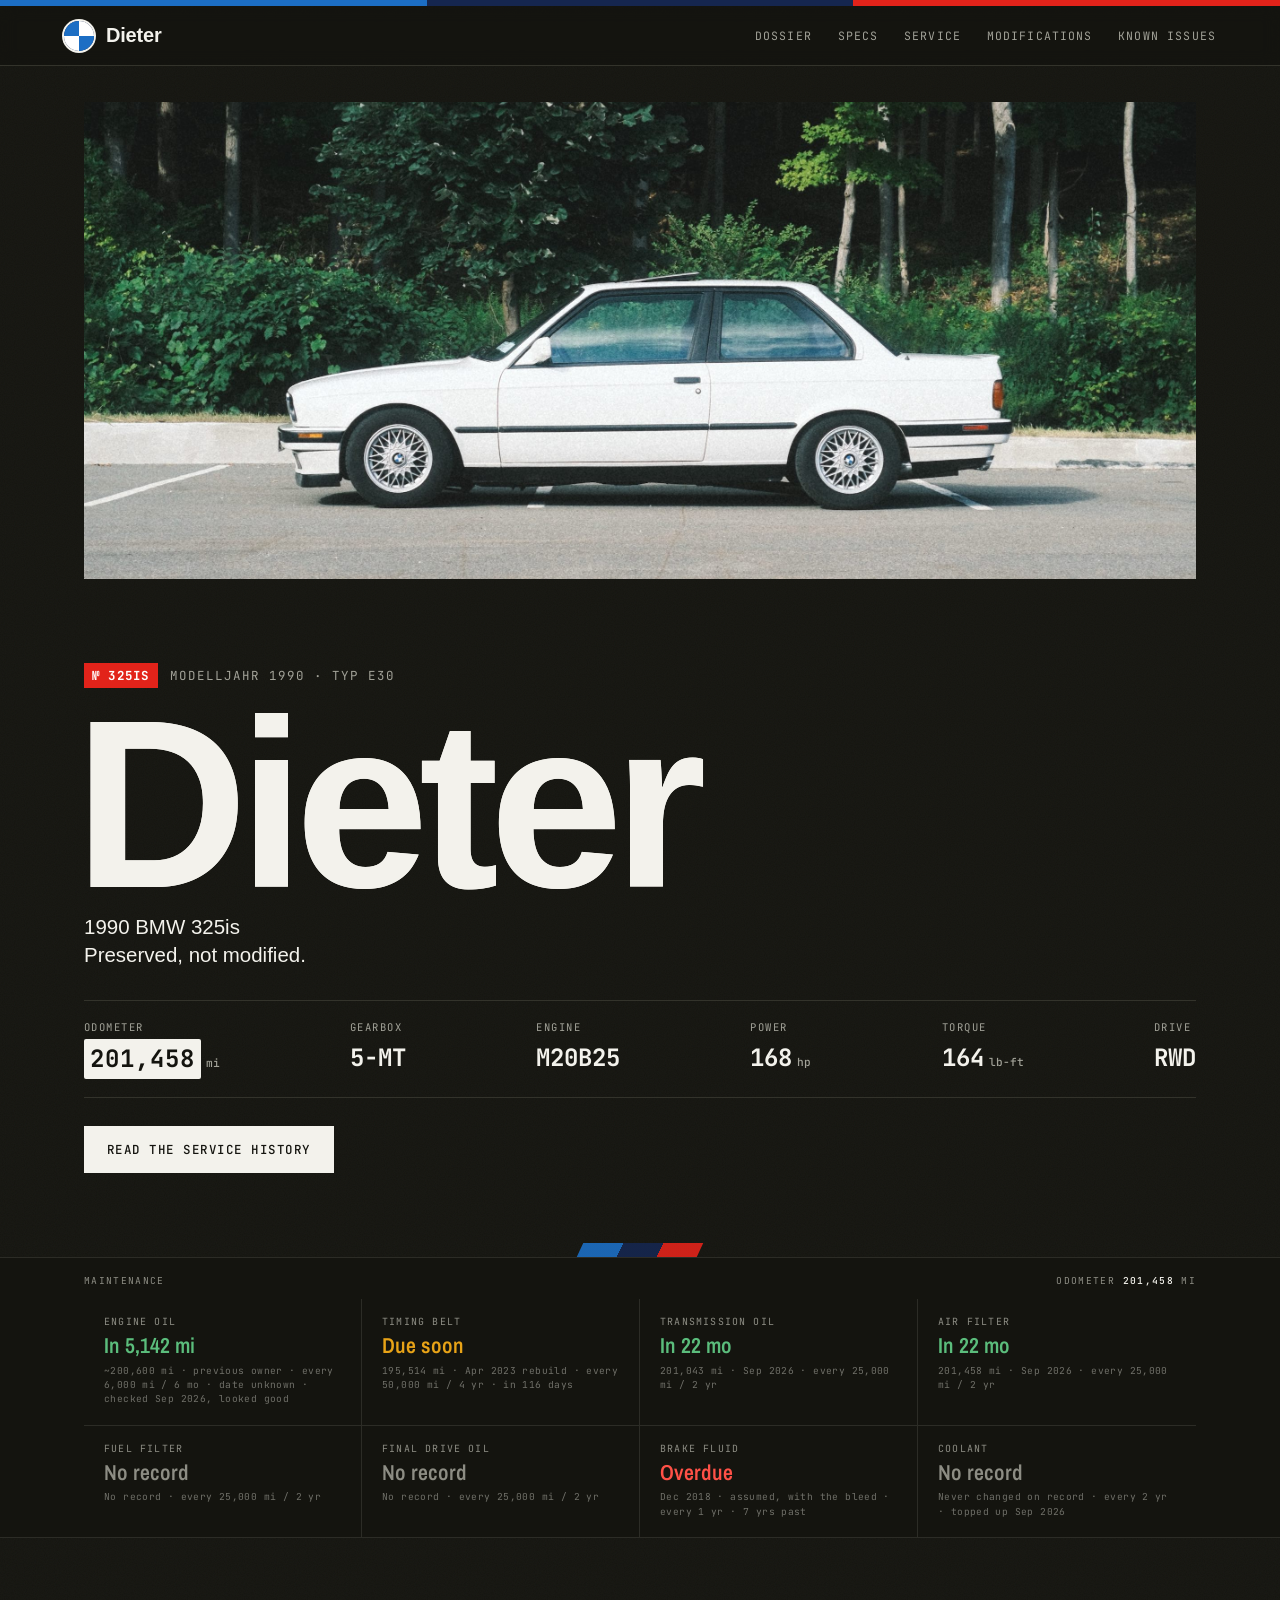
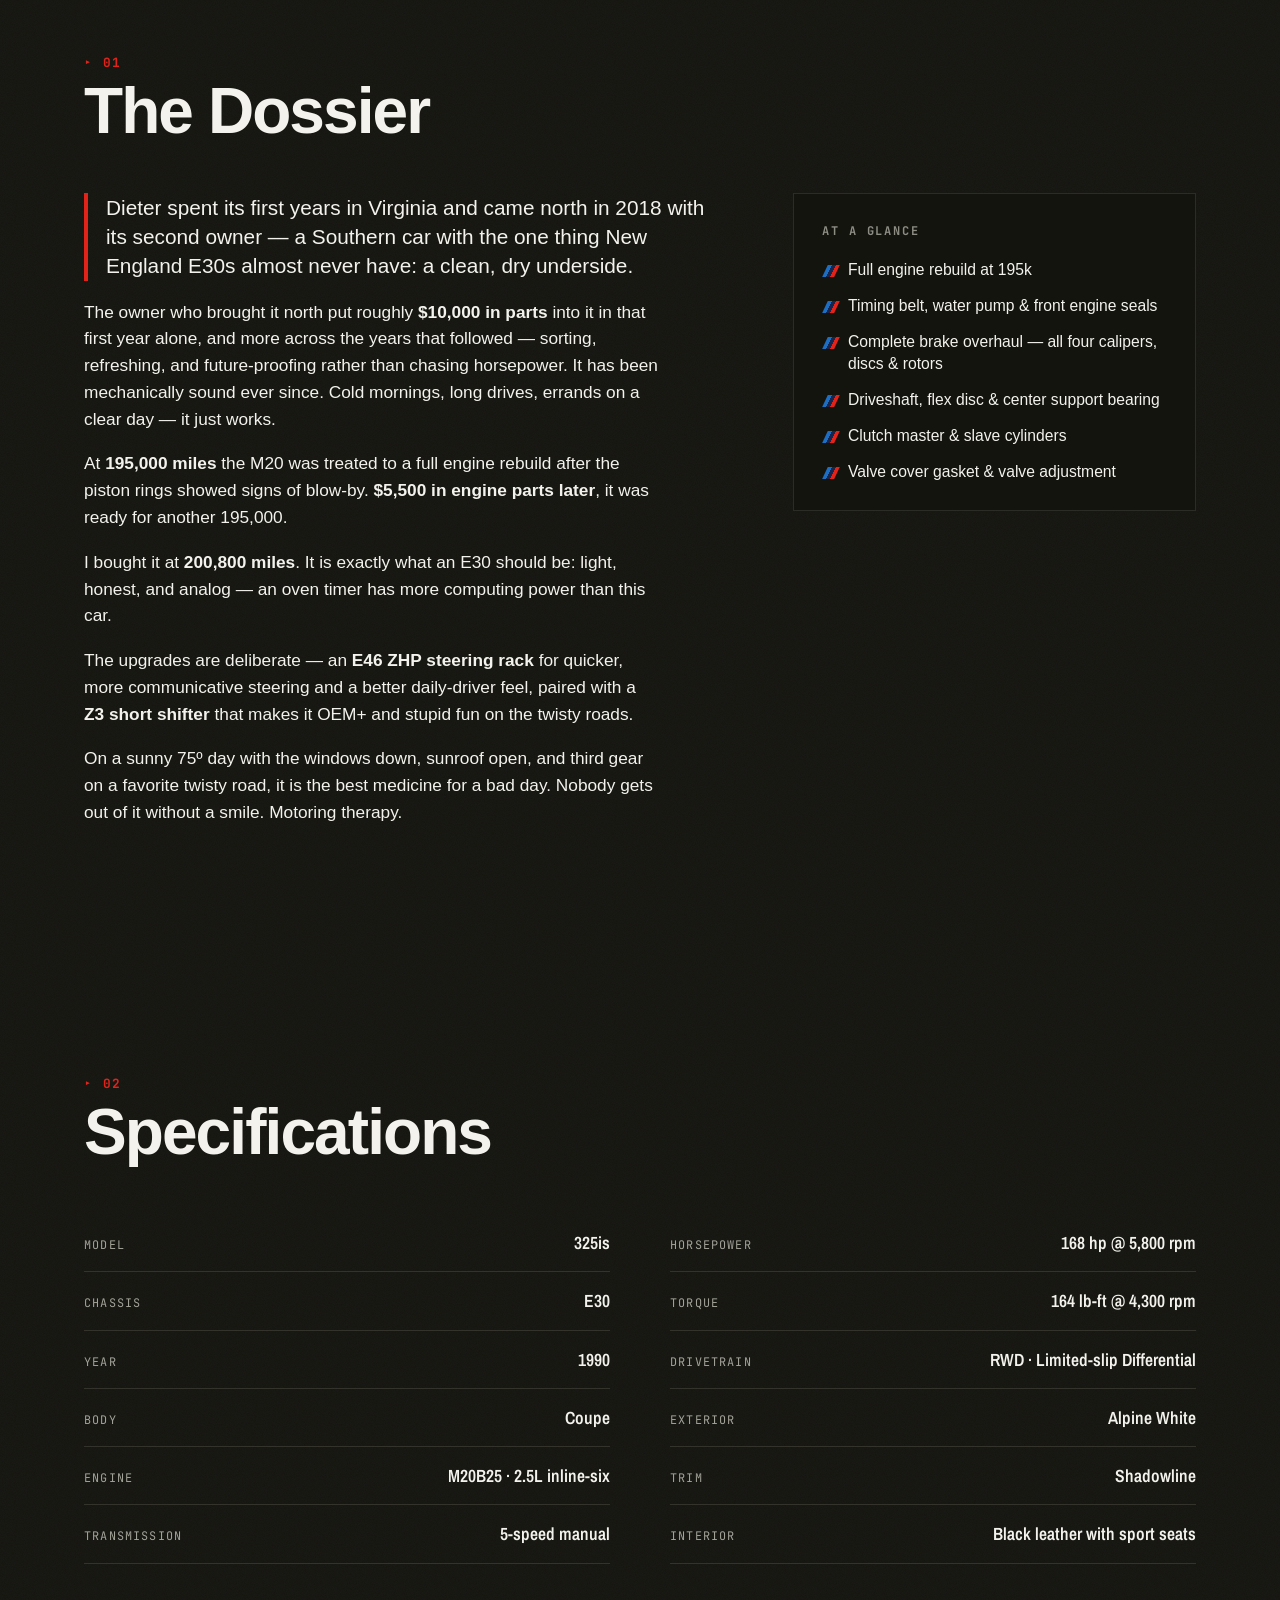
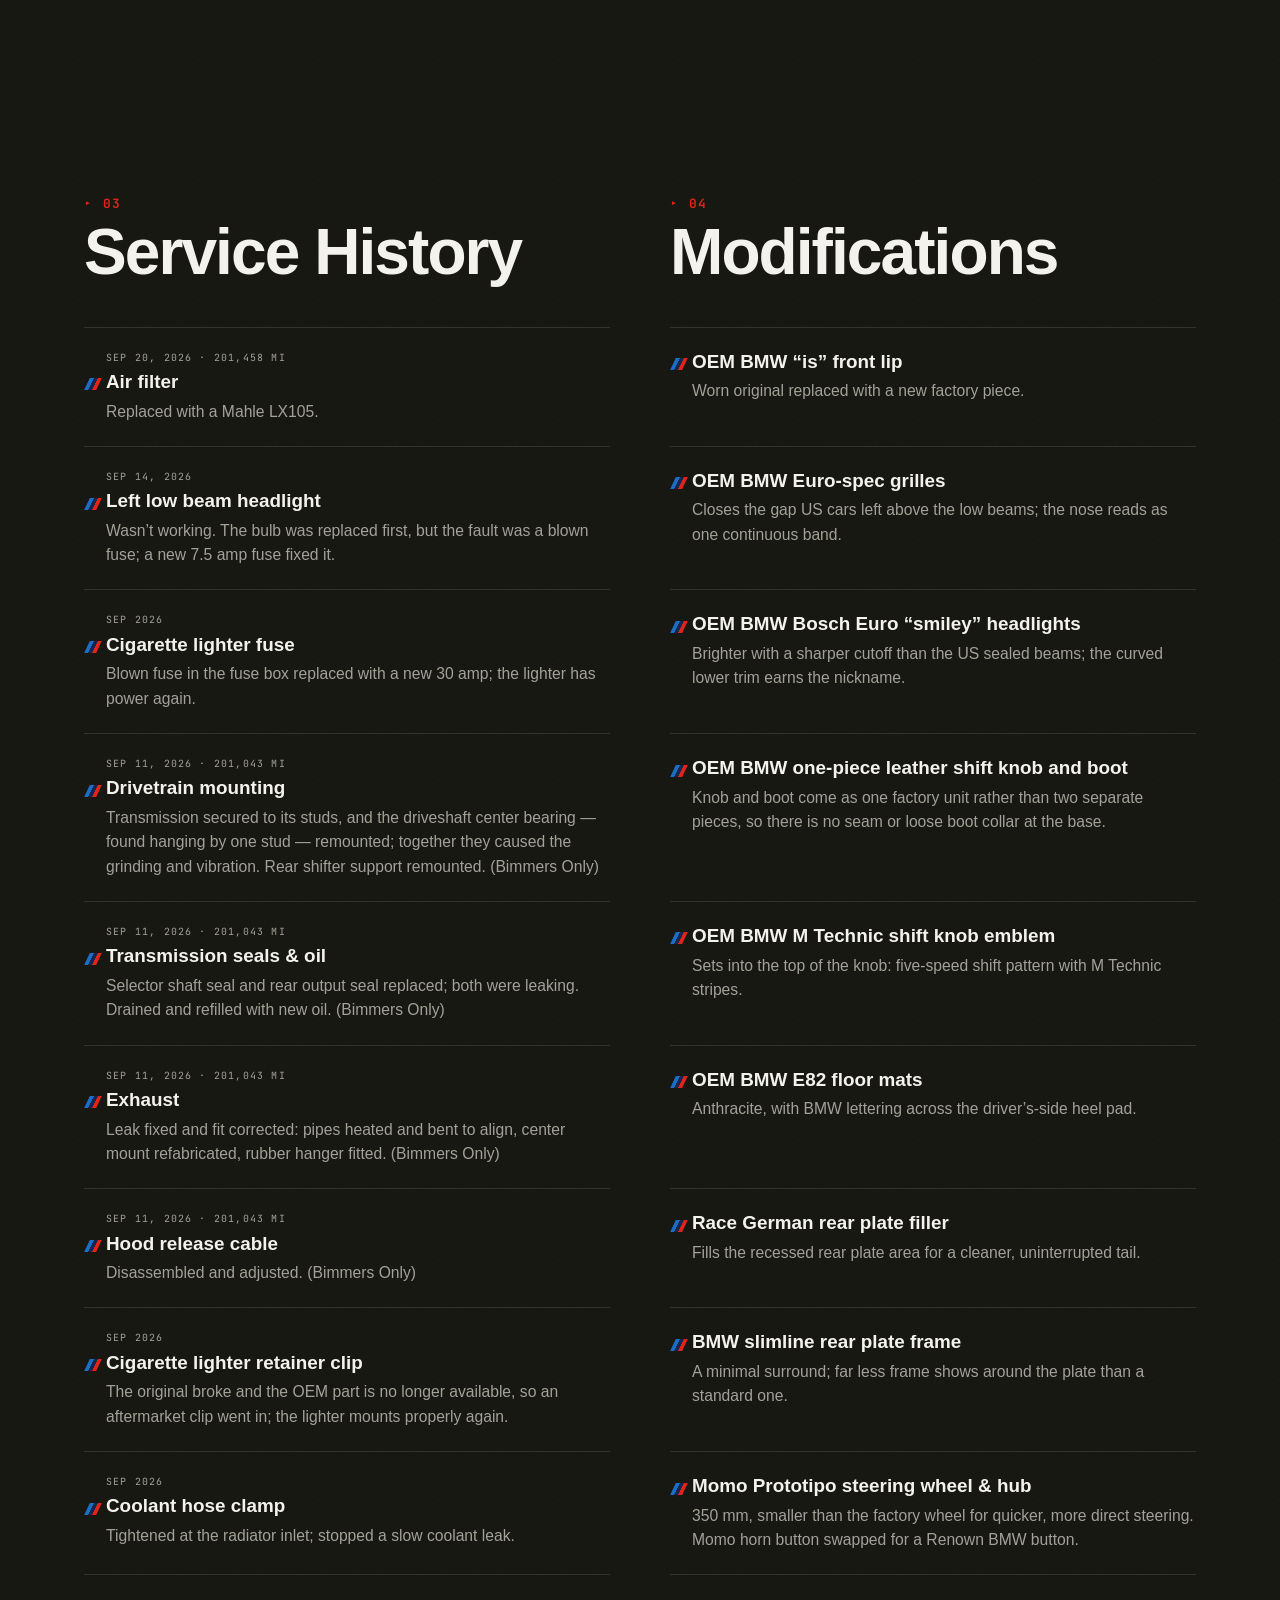
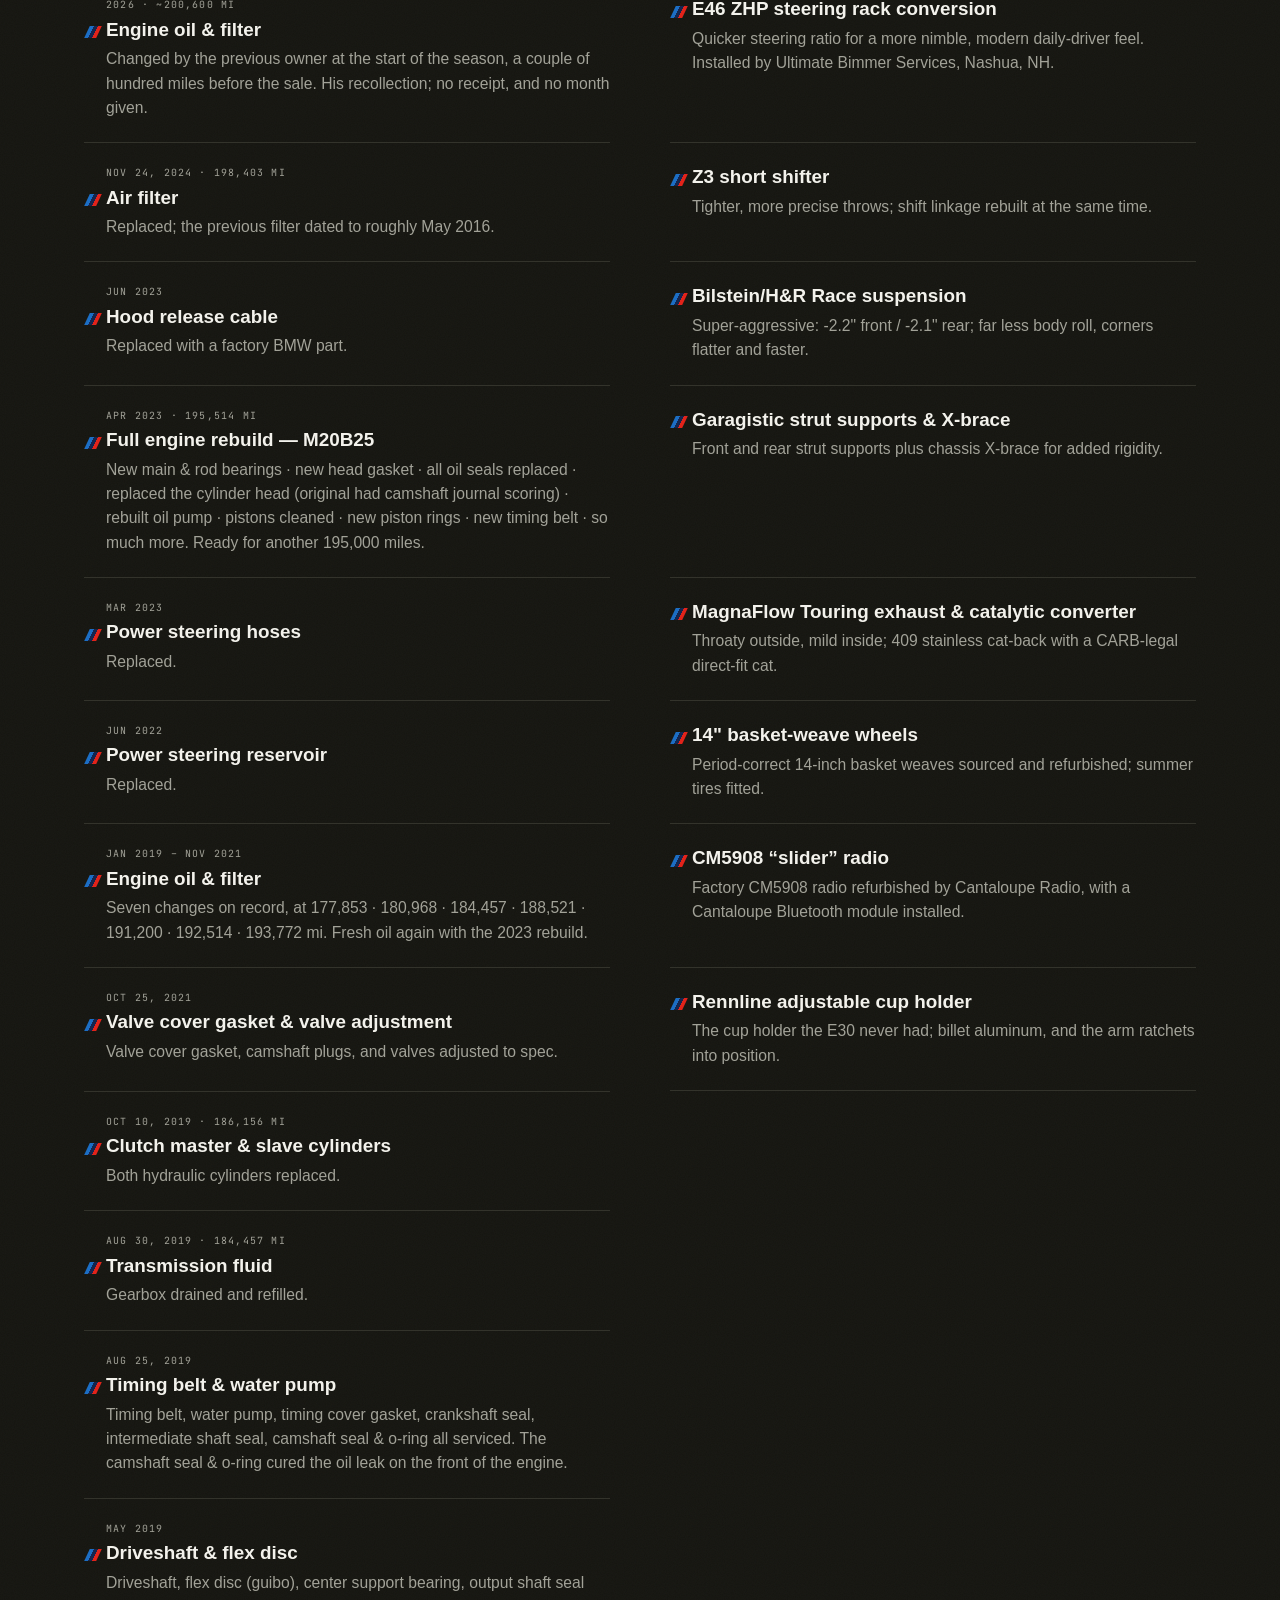
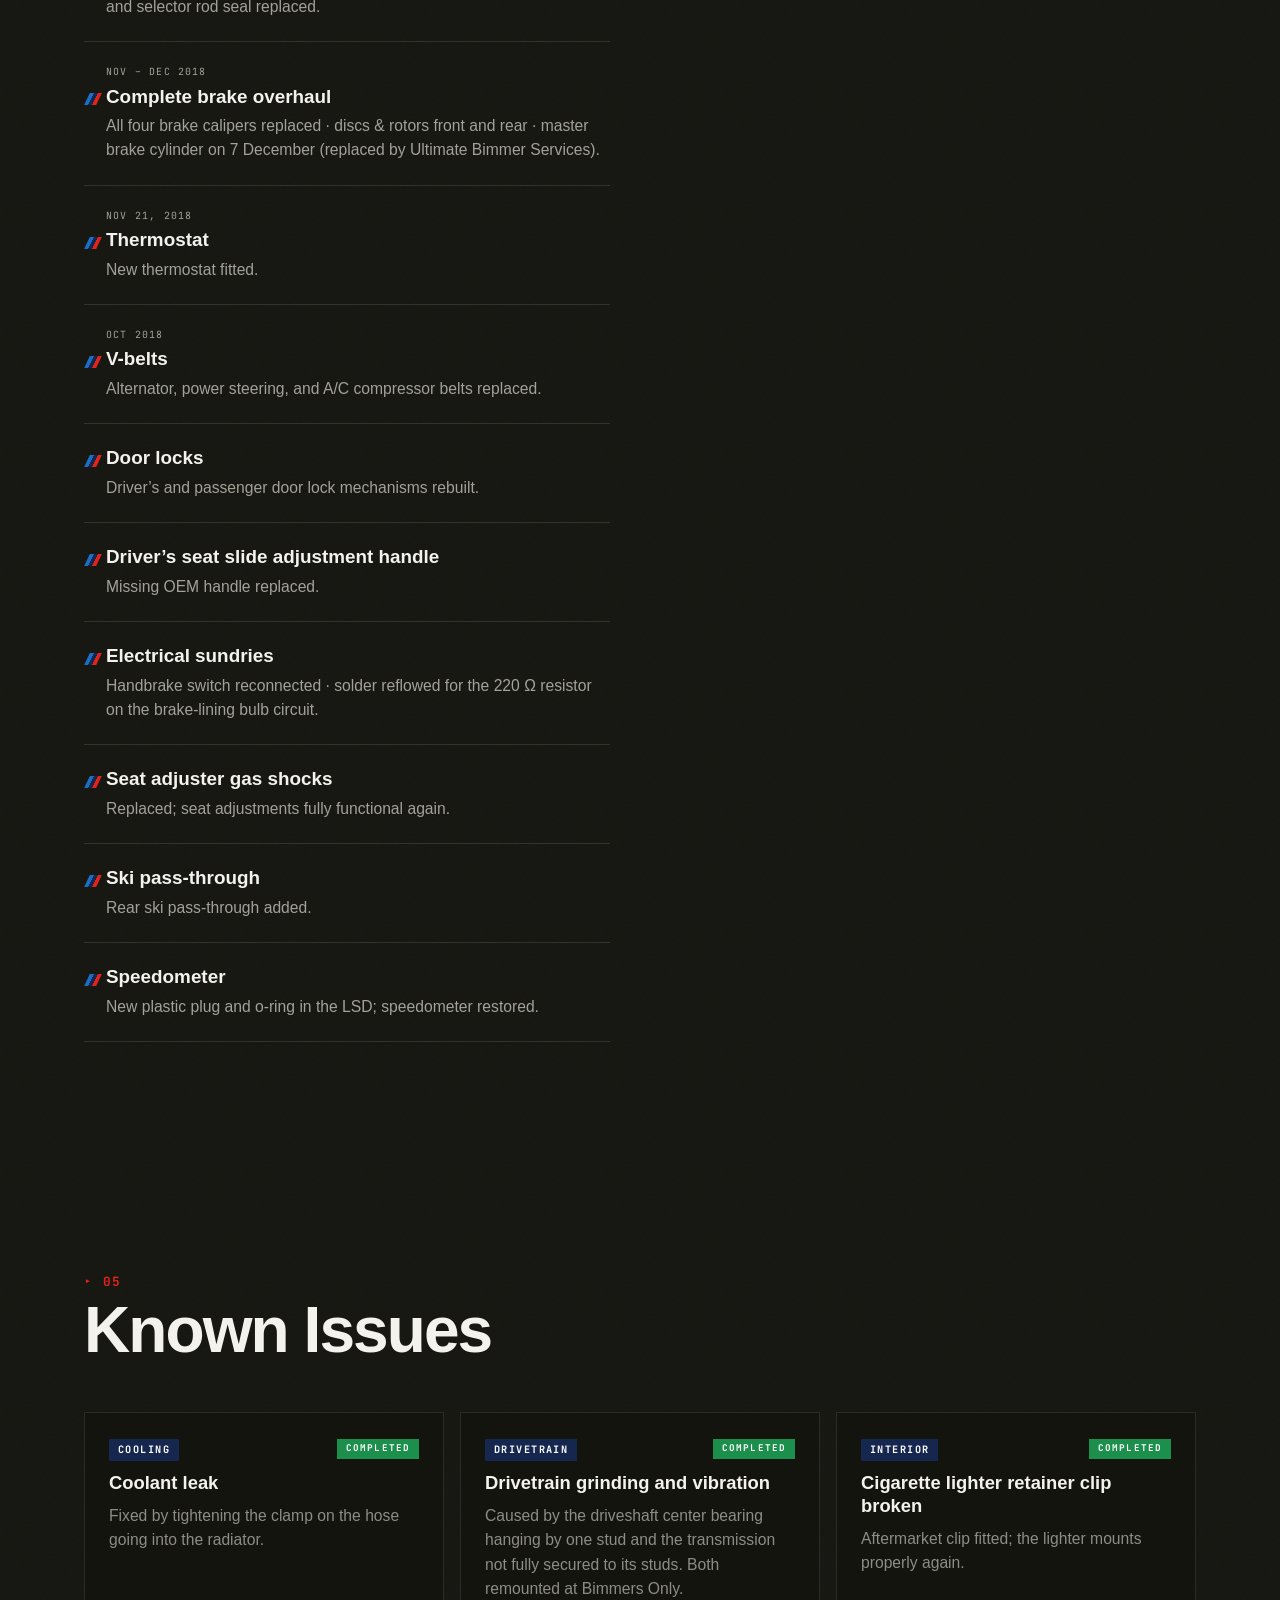
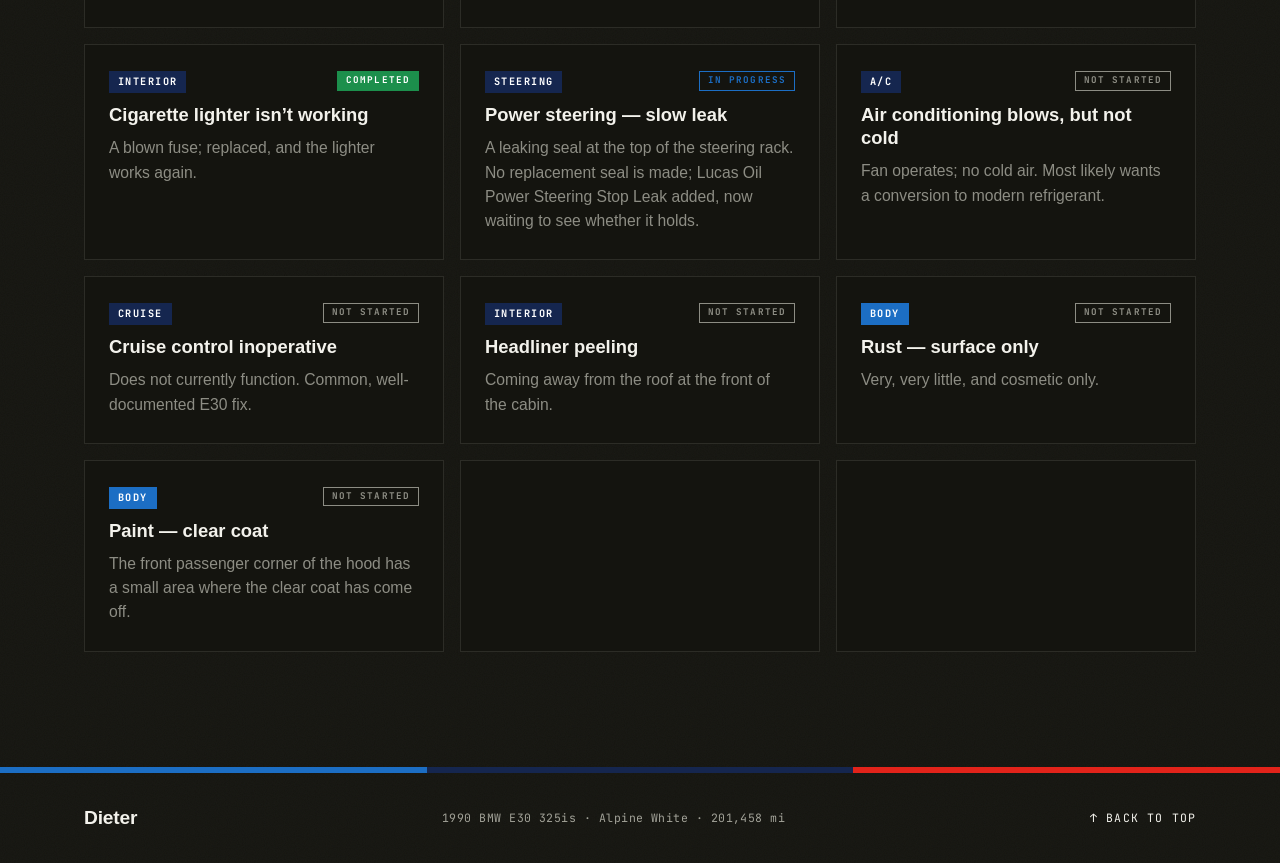
==== commit e59f2da1: "Date the last oil change from the previous owner's account" ====
--- a/index.html
+++ b/index.html
@@ -124,13 +124,14 @@
       <!-- Dated from the rebuild rather than the last logged oil change: new bearings,
            rings and a rebuilt oil pump cannot go back together on the old oil. The
            last recorded change before this was 11/29/21 @ 193,772. -->
-      <!-- Sep 2026: the Bimmers Only tech checked it and said it still looked good,
-           which suggests a change more recent than this record — but with no date or
-           mileage for it, the clock stays on the rebuild. Noted, not reset. -->
-      <li class="maint" data-last-mi="195514" data-last-on="2023-04-01" data-every-mi="6000" data-every-months="6" data-note="checked Sep 2026, looked good">
+      <!-- The previous owner recalls changing it at the start of the season, a couple
+           hundred miles before the sale at 200,800 — so ~200,600. That supersedes the
+           rebuild as the last change. No month given, so no data-last-on: the tile
+           measures mileage only and says the date is unknown. -->
+      <li class="maint" data-last-mi="200600" data-every-mi="6000" data-every-months="6" data-note="checked Sep 2026, looked good">
         <span class="maint__k">Engine oil</span>
         <span class="maint__status">&mdash;</span>
-        <span class="maint__sub">195,514 mi &middot; with the Apr 2023 rebuild</span>
+        <span class="maint__sub">~200,600 mi &middot; previous owner</span>
       </li>
       <li class="maint" data-last-mi="195514" data-last-on="2023-04-01" data-every-mi="50000" data-every-months="48">
         <span class="maint__k">Timing belt</span>
@@ -325,6 +326,14 @@
 
         <li class="log__item">
           <div class="log__main">
+            <p class="log__when">2026 · ~200,600 mi</p>
+            <h3 class="log__what">Engine oil &amp; filter</h3>
+            <p class="log__detail">Changed by the previous owner at the start of the season, a couple of hundred miles before the sale. His recollection; no receipt, and no month given.</p>
+          </div>
+        </li>
+
+        <li class="log__item">
+          <div class="log__main">
             <p class="log__when">Nov 24, 2024 · 198,403 mi</p>
             <h3 class="log__what">Air filter</h3>
             <p class="log__detail">Replaced; the previous filter dated to roughly May 2016.</p>
@@ -693,6 +702,6 @@
   </div>
 </footer>
 
-<script src="script.js?v=15"></script>
+<script src="script.js?v=16"></script>
 </body>
 </html>
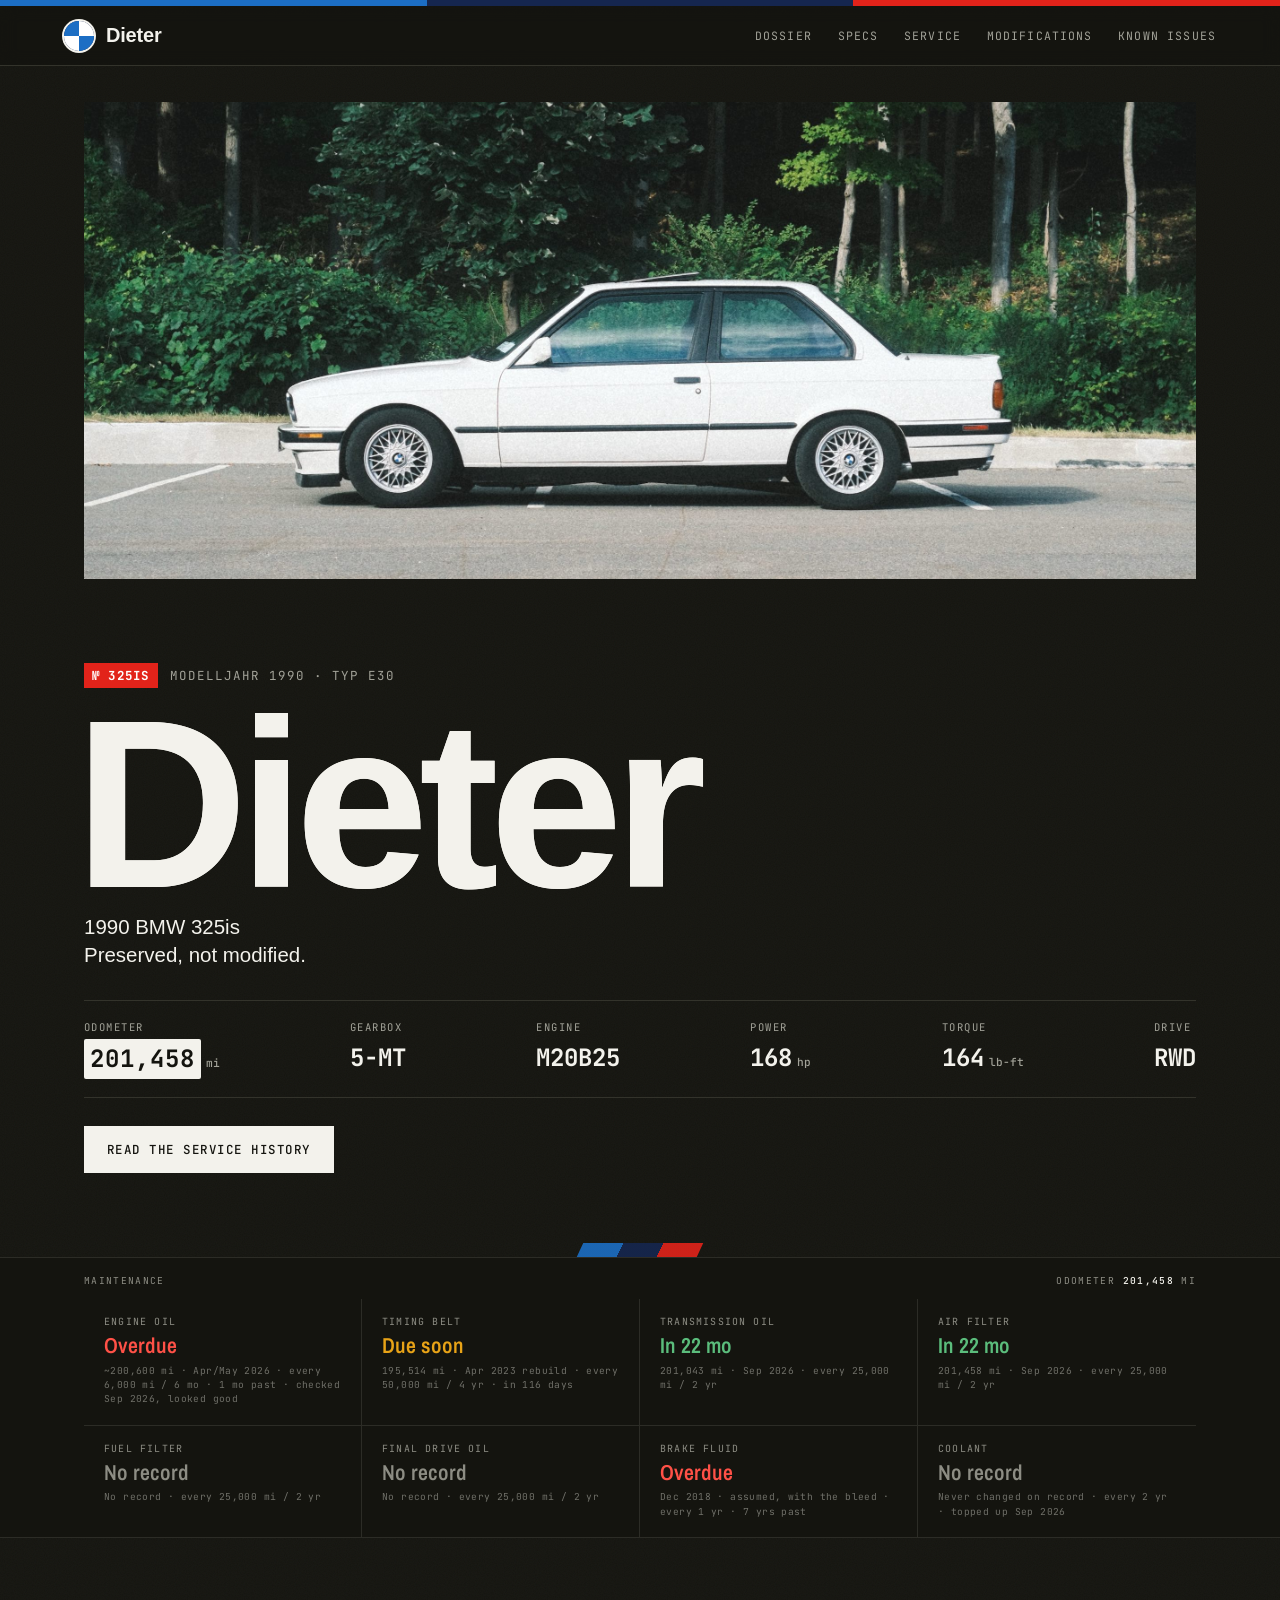
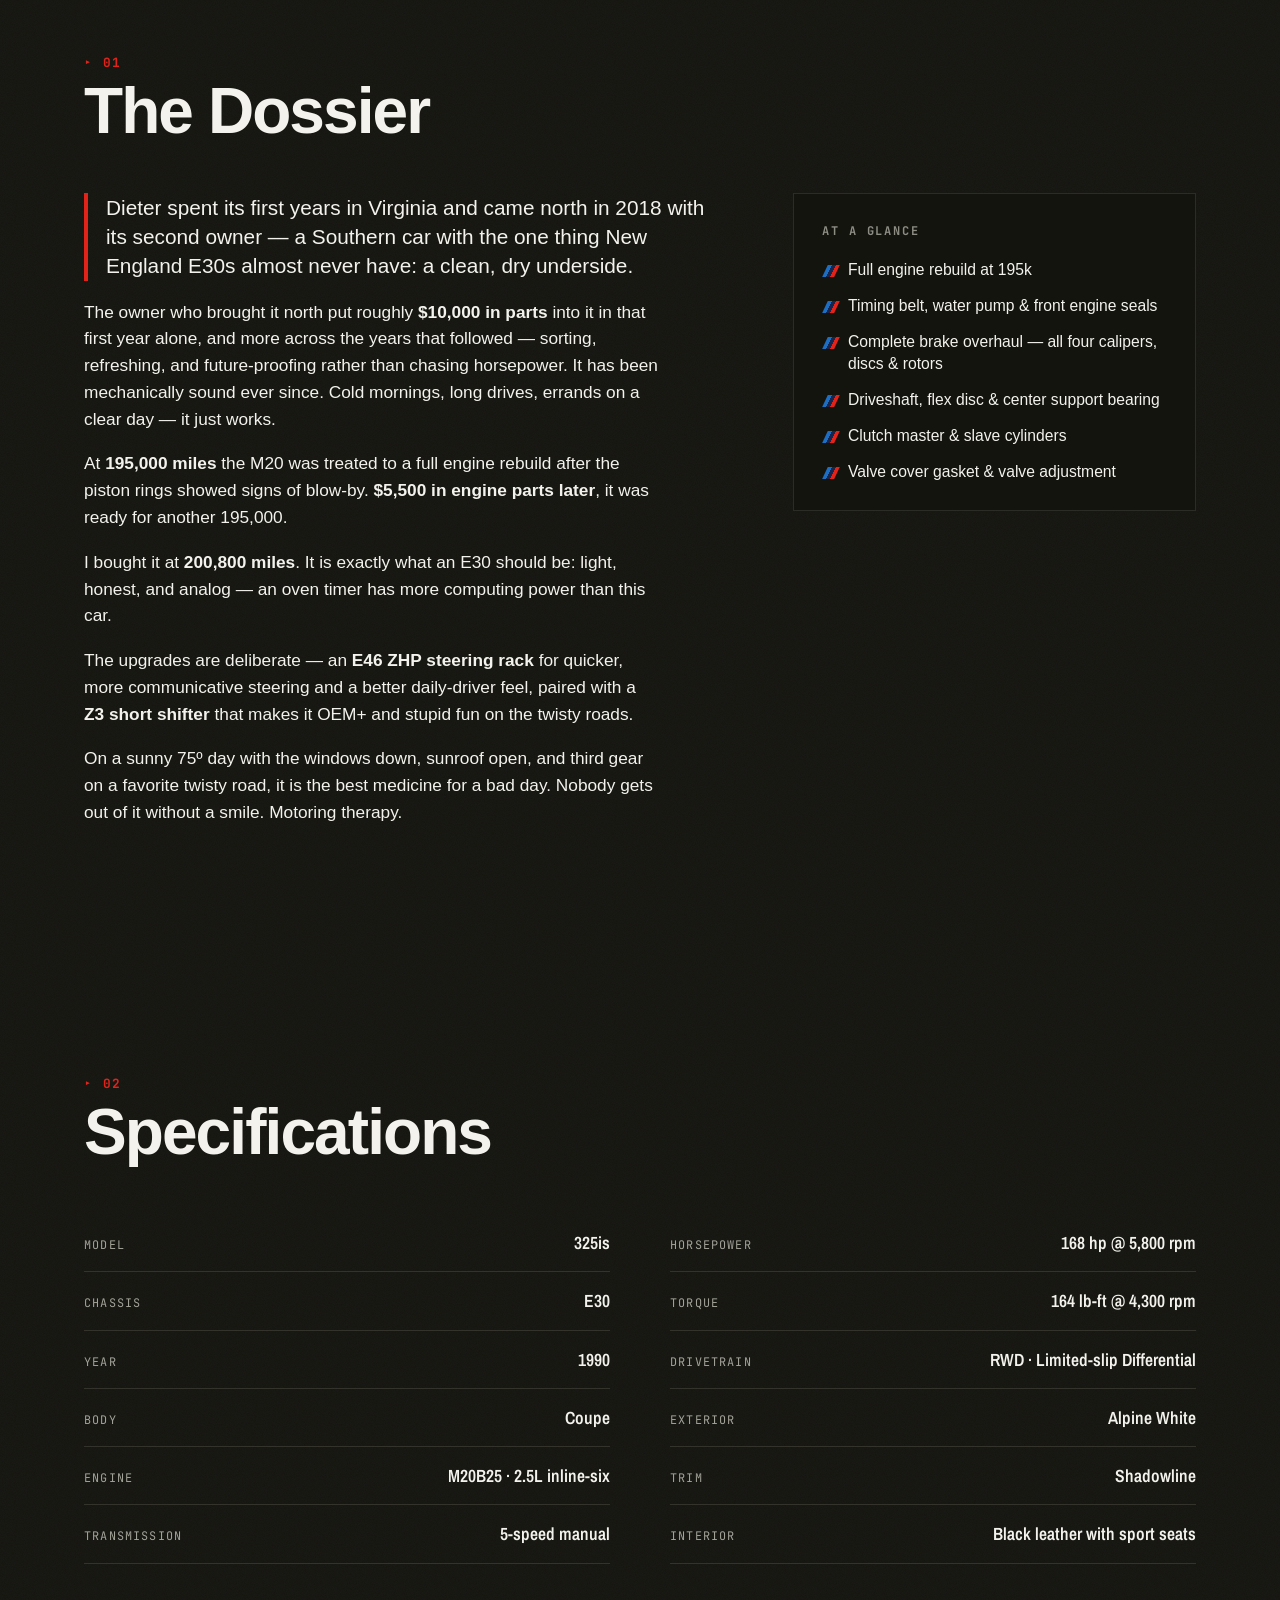
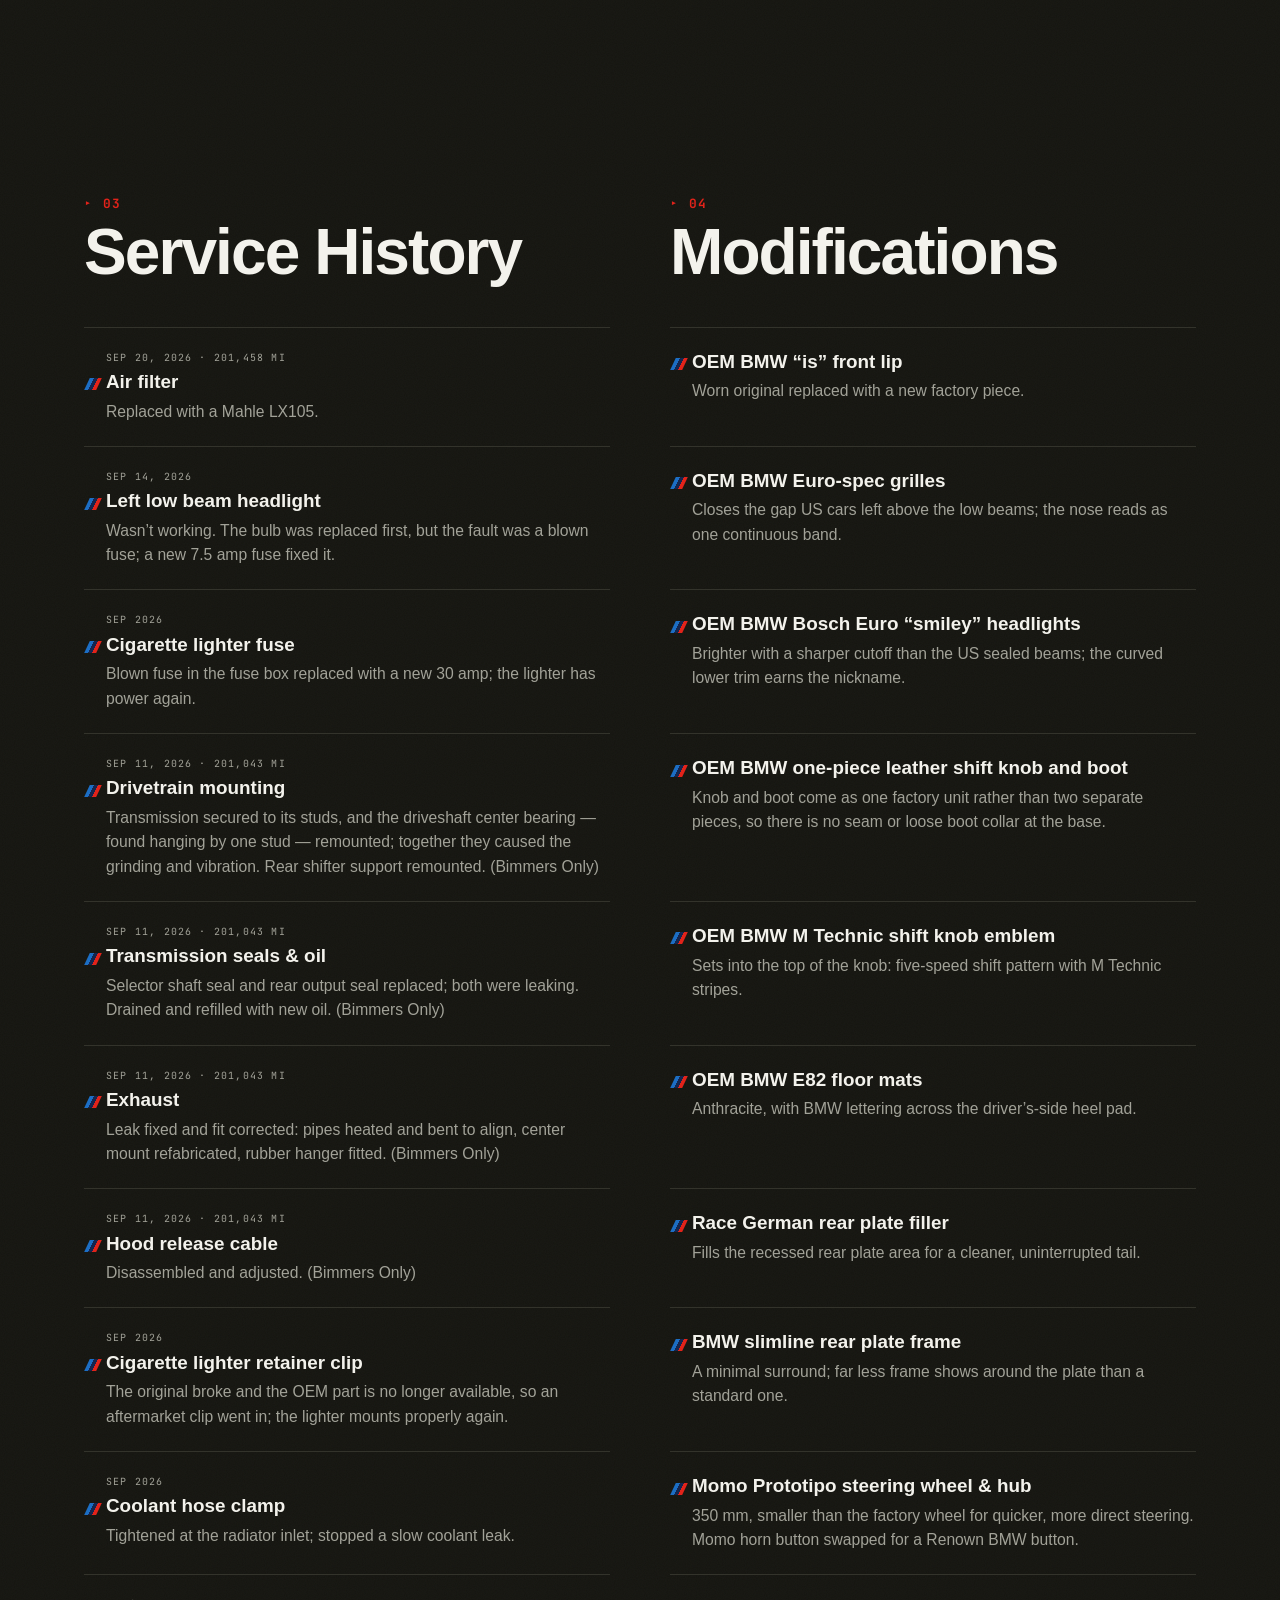
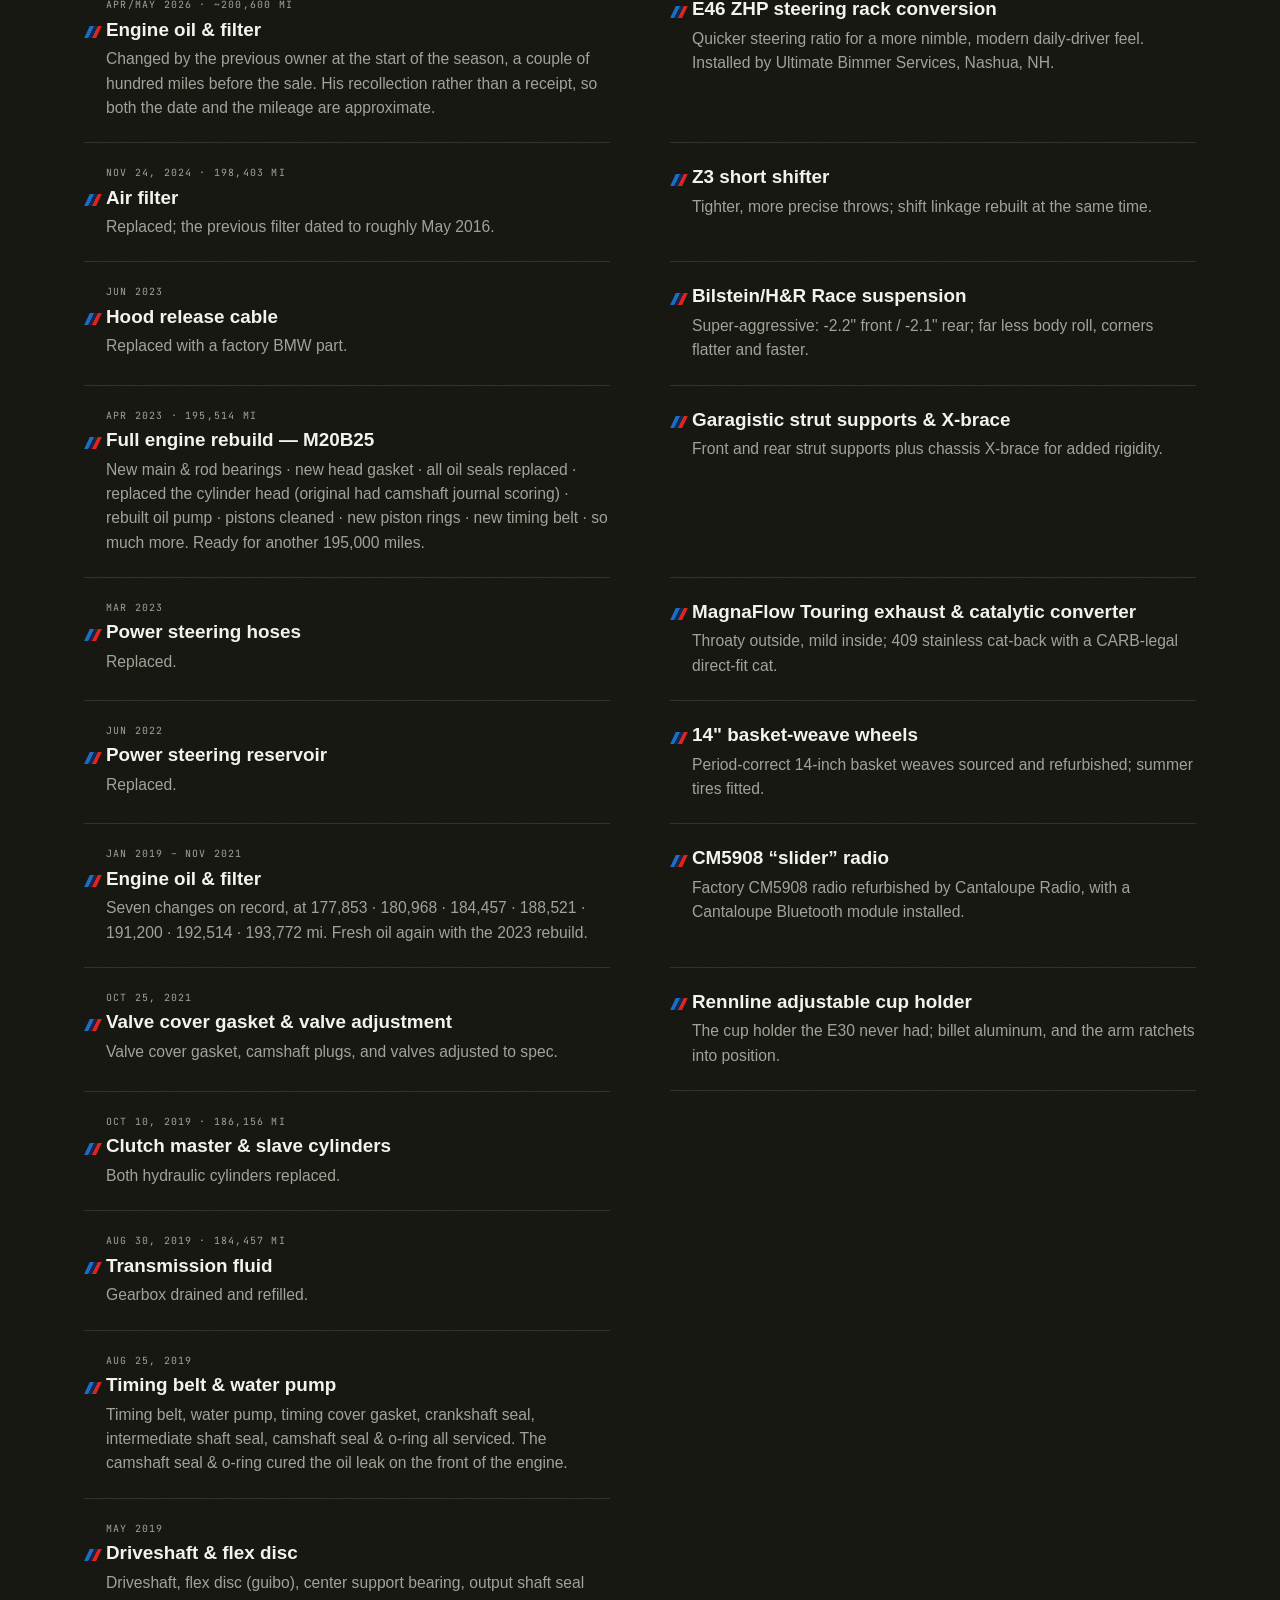
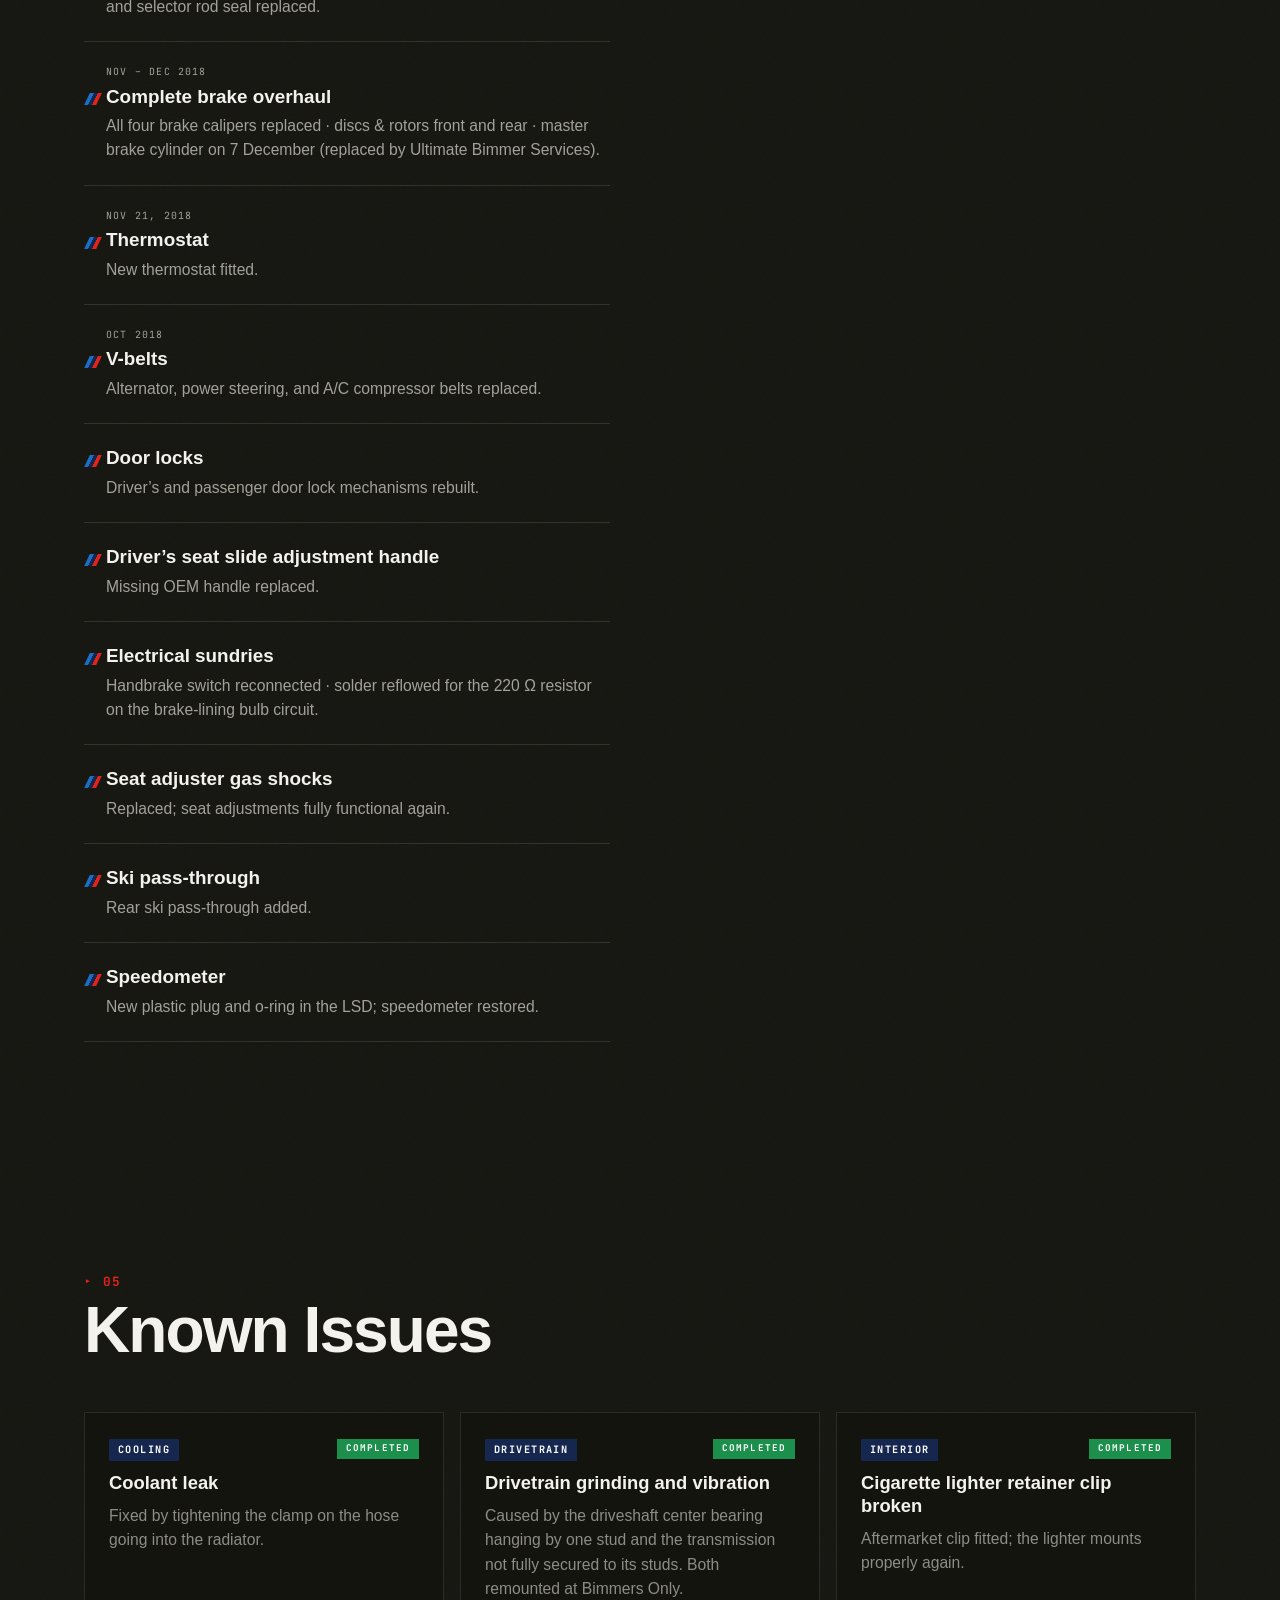
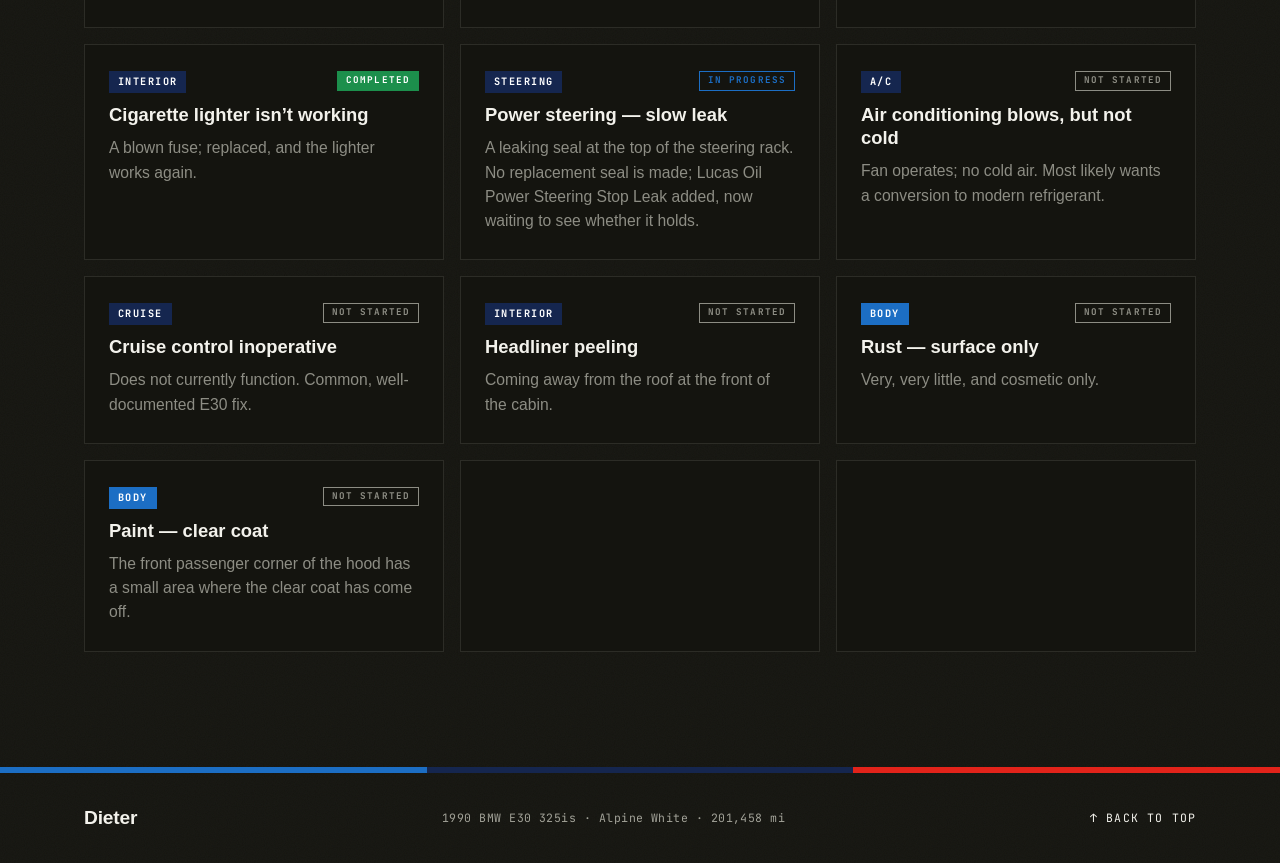
==== commit e419efa3: "Put the previous owner's oil change at April/May 2026" ====
--- a/index.html
+++ b/index.html
@@ -126,12 +126,12 @@
            last recorded change before this was 11/29/21 @ 193,772. -->
       <!-- The previous owner recalls changing it at the start of the season, a couple
            hundred miles before the sale at 200,800 — so ~200,600. That supersedes the
-           rebuild as the last change. No month given, so no data-last-on: the tile
-           measures mileage only and says the date is unknown. -->
-      <li class="maint" data-last-mi="200600" data-every-mi="6000" data-every-months="6" data-note="checked Sep 2026, looked good">
+           rebuild as the last change. He puts "start of the season" at April/May, so
+           the date is the midpoint of that range; it is approximate, not a record. -->
+      <li class="maint" data-last-mi="200600" data-last-on="2026-05-01" data-every-mi="6000" data-every-months="6" data-note="checked Sep 2026, looked good">
         <span class="maint__k">Engine oil</span>
         <span class="maint__status">&mdash;</span>
-        <span class="maint__sub">~200,600 mi &middot; previous owner</span>
+        <span class="maint__sub">~200,600 mi &middot; Apr/May 2026</span>
       </li>
       <li class="maint" data-last-mi="195514" data-last-on="2023-04-01" data-every-mi="50000" data-every-months="48">
         <span class="maint__k">Timing belt</span>
@@ -326,9 +326,9 @@
 
         <li class="log__item">
           <div class="log__main">
-            <p class="log__when">2026 · ~200,600 mi</p>
+            <p class="log__when">Apr/May 2026 · ~200,600 mi</p>
             <h3 class="log__what">Engine oil &amp; filter</h3>
-            <p class="log__detail">Changed by the previous owner at the start of the season, a couple of hundred miles before the sale. His recollection; no receipt, and no month given.</p>
+            <p class="log__detail">Changed by the previous owner at the start of the season, a couple of hundred miles before the sale. His recollection rather than a receipt, so both the date and the mileage are approximate.</p>
           </div>
         </li>
 
@@ -702,6 +702,6 @@
   </div>
 </footer>
 
-<script src="script.js?v=16"></script>
+<script src="script.js?v=17"></script>
 </body>
 </html>
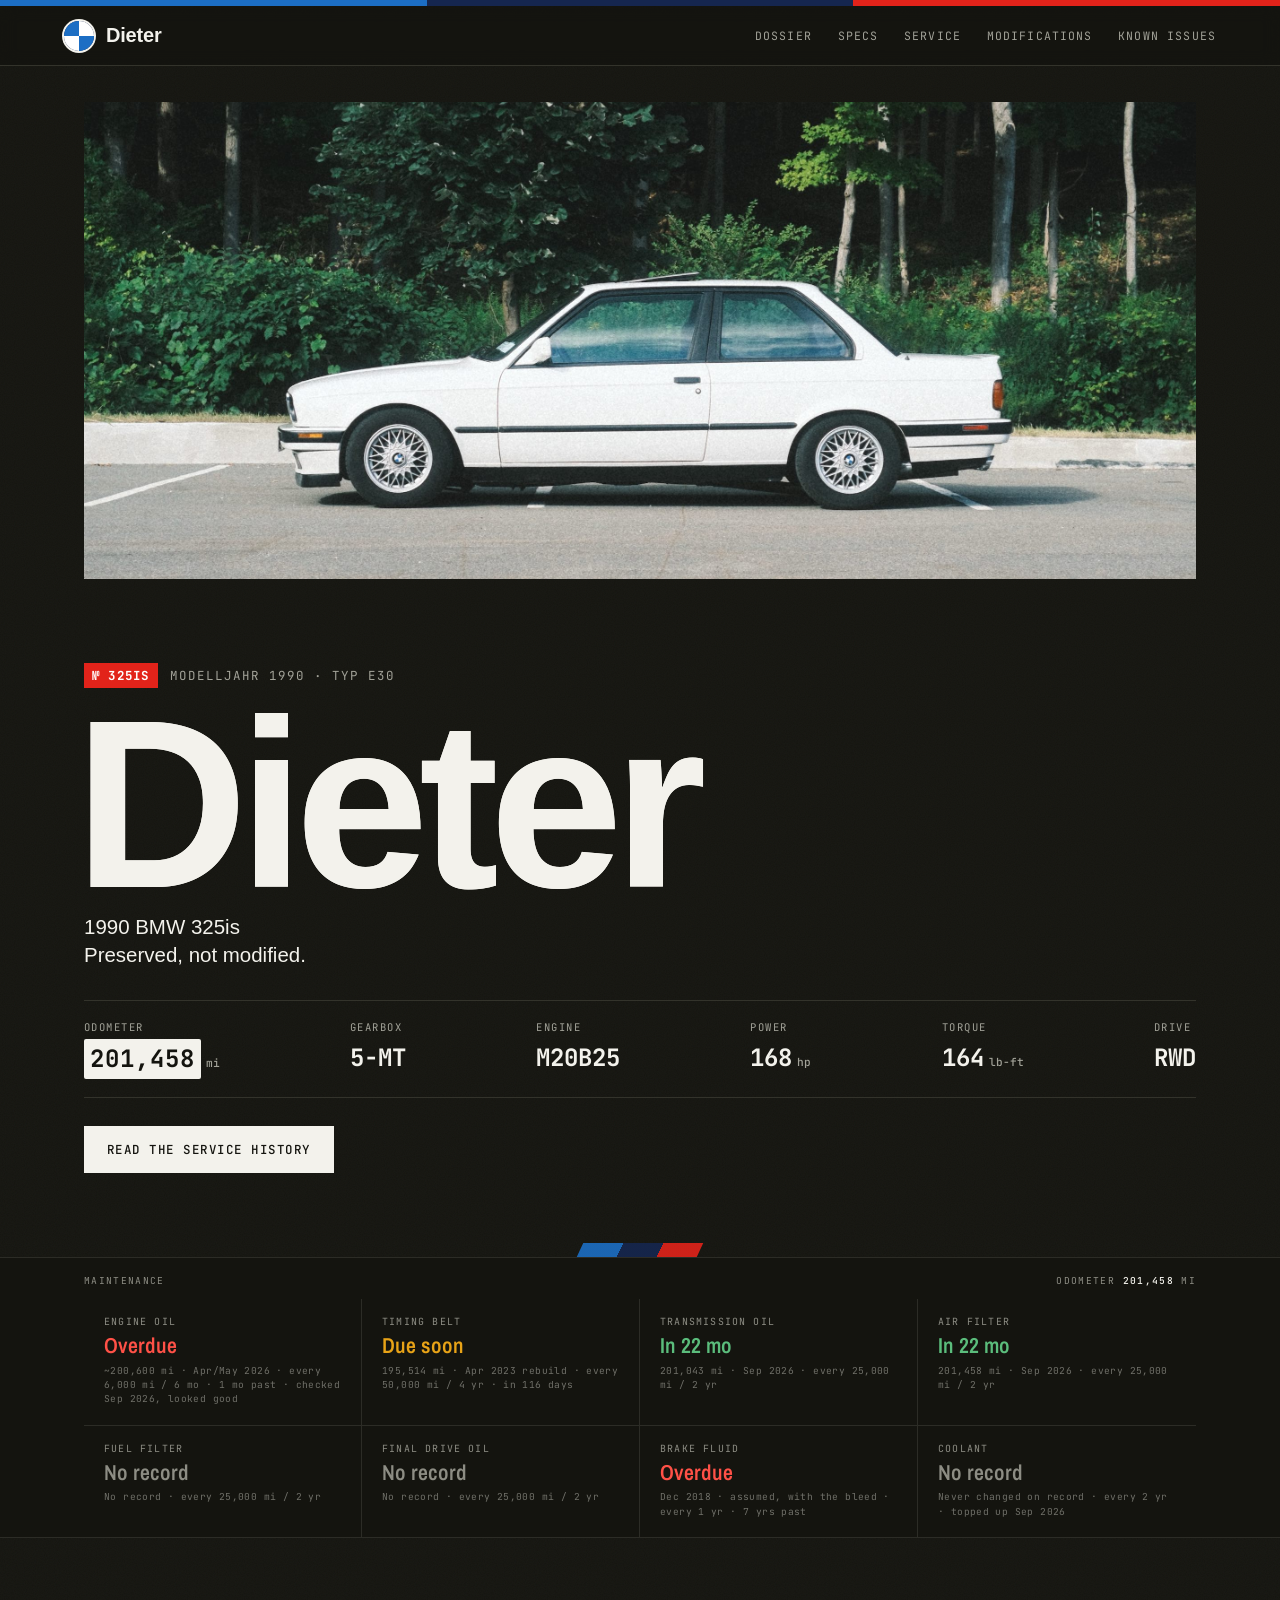
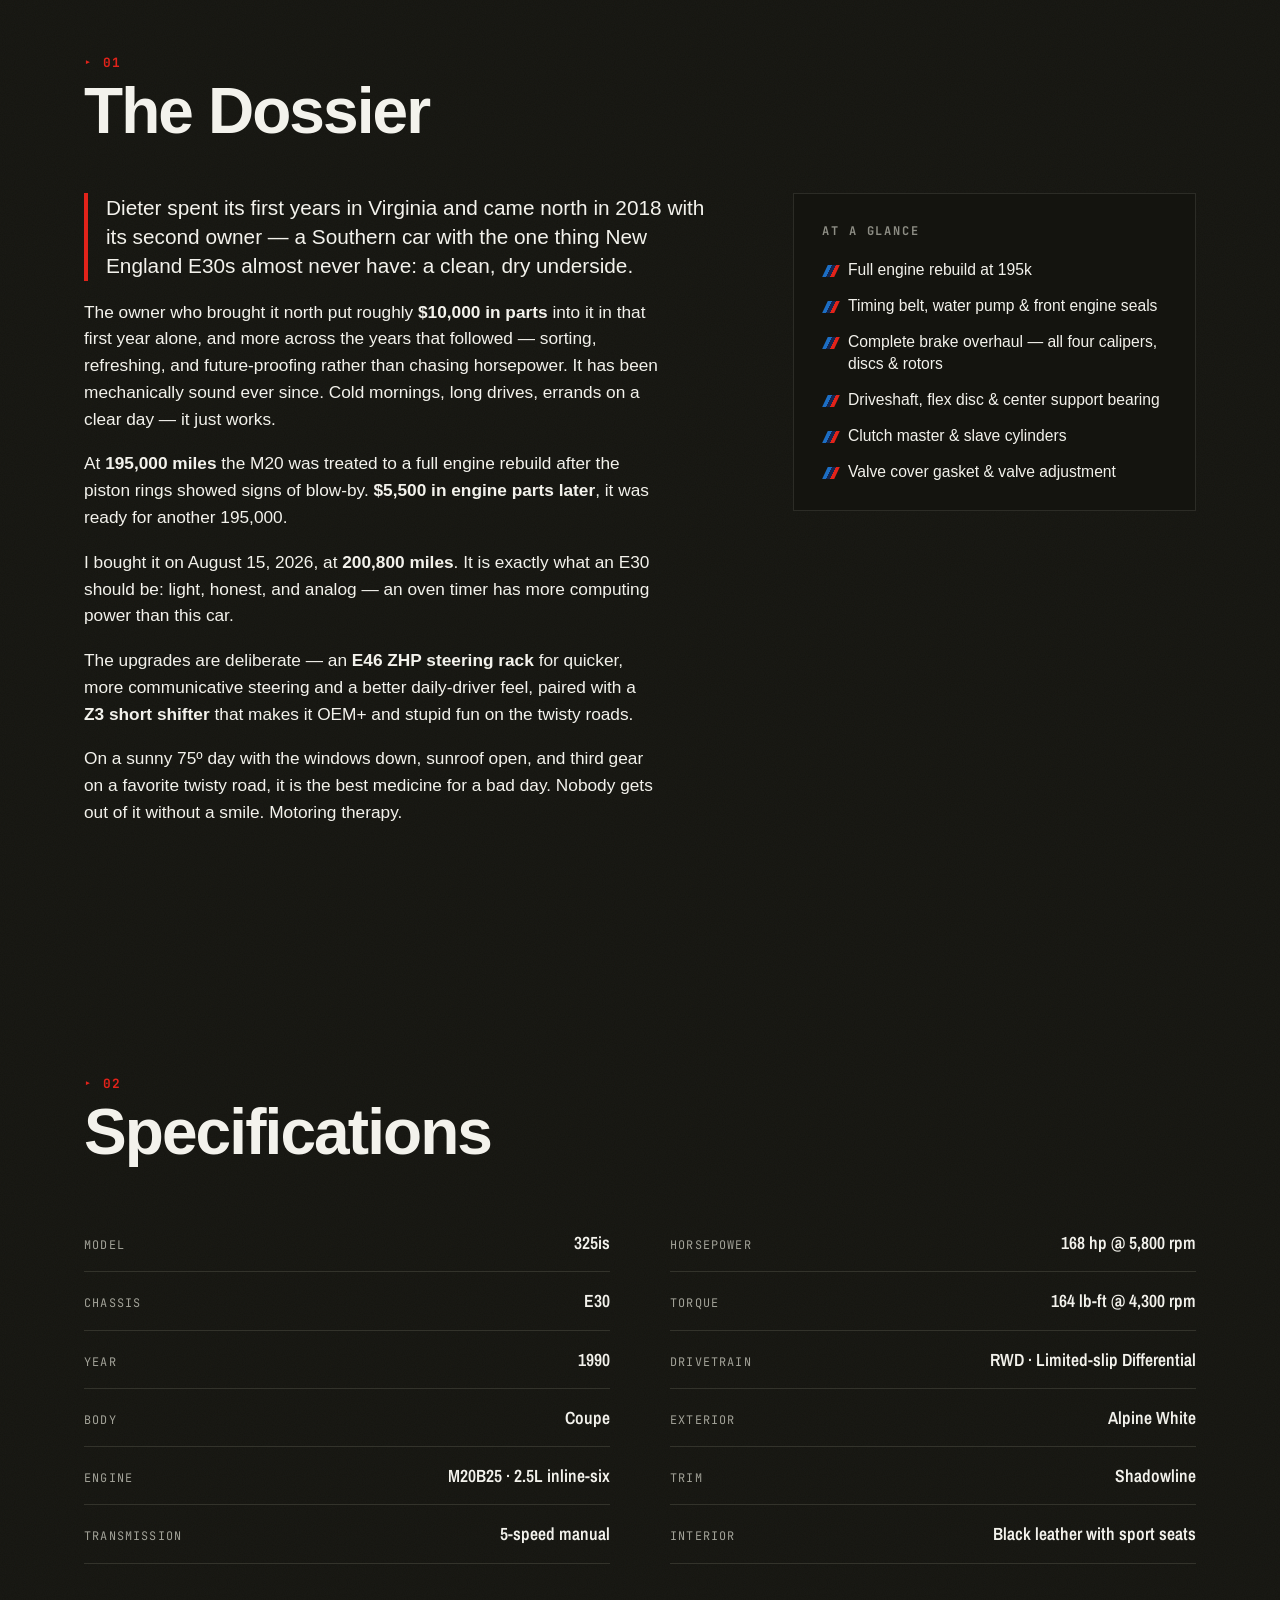
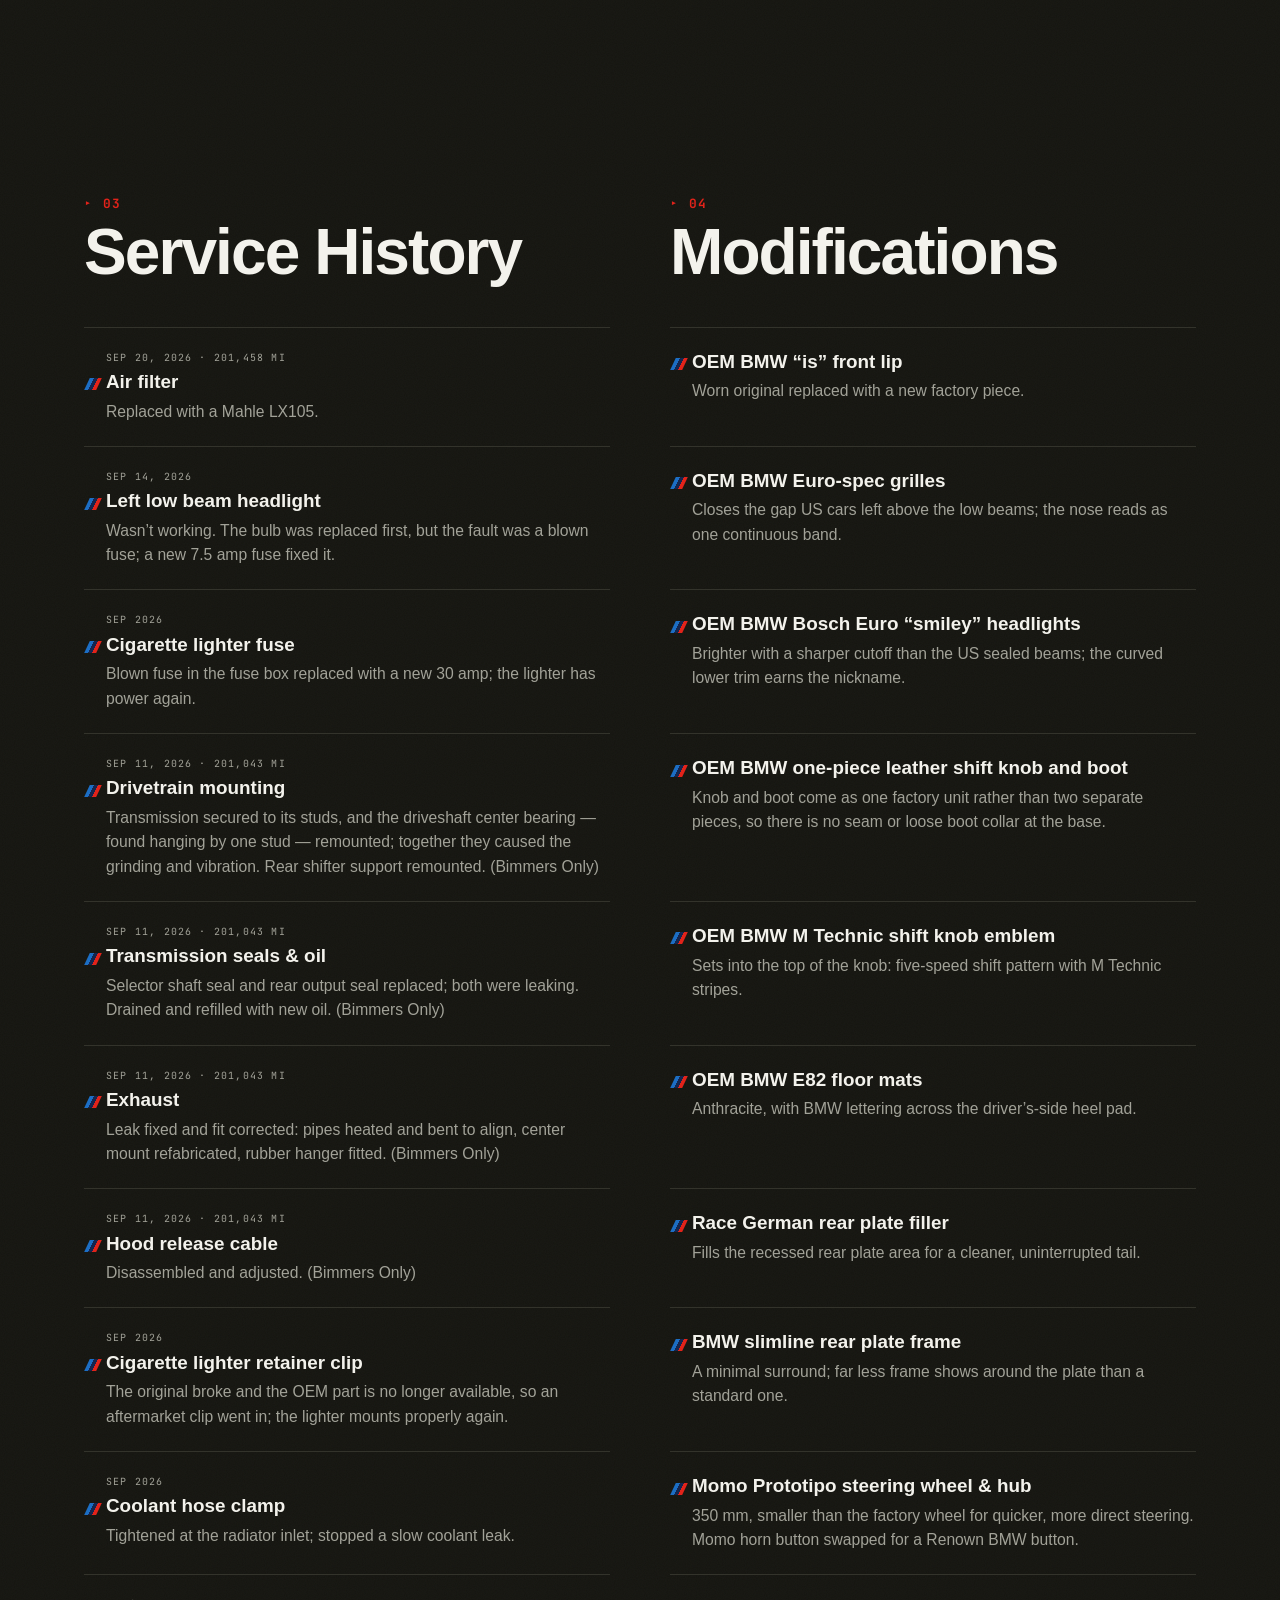
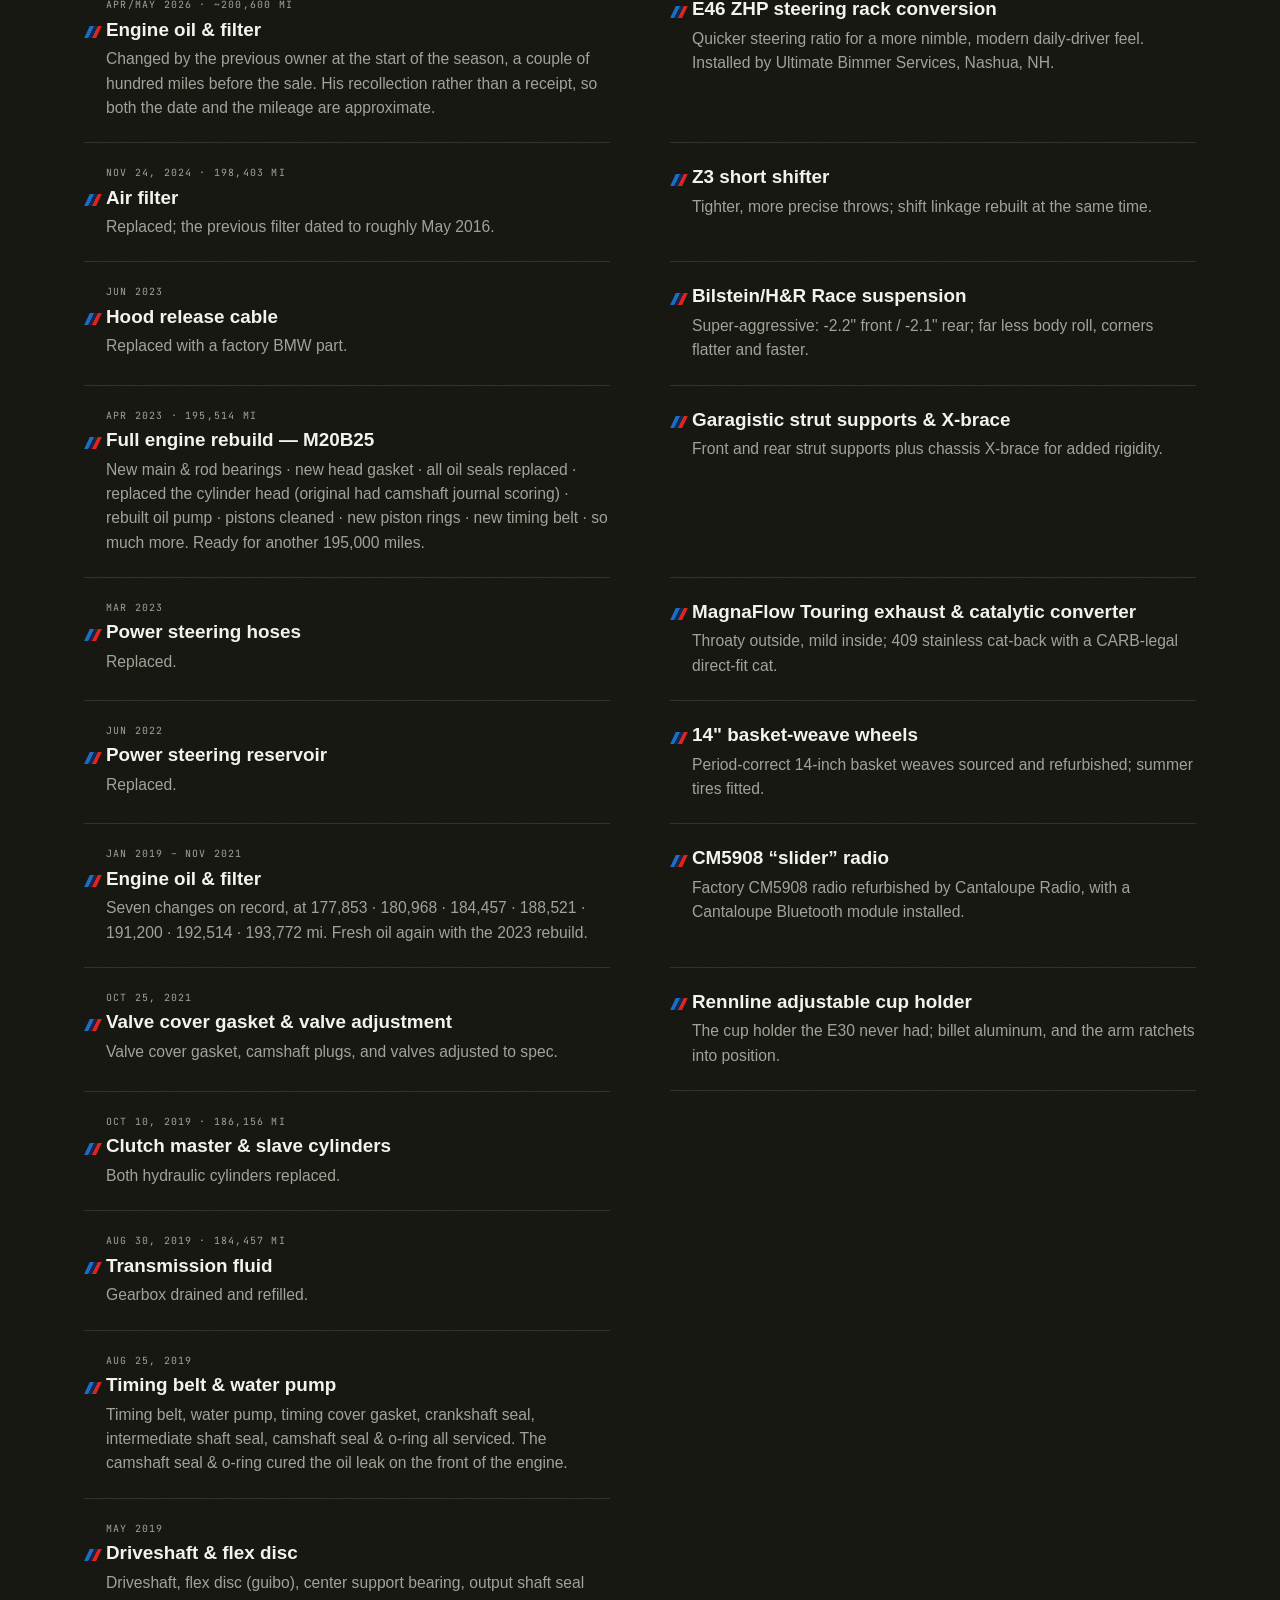
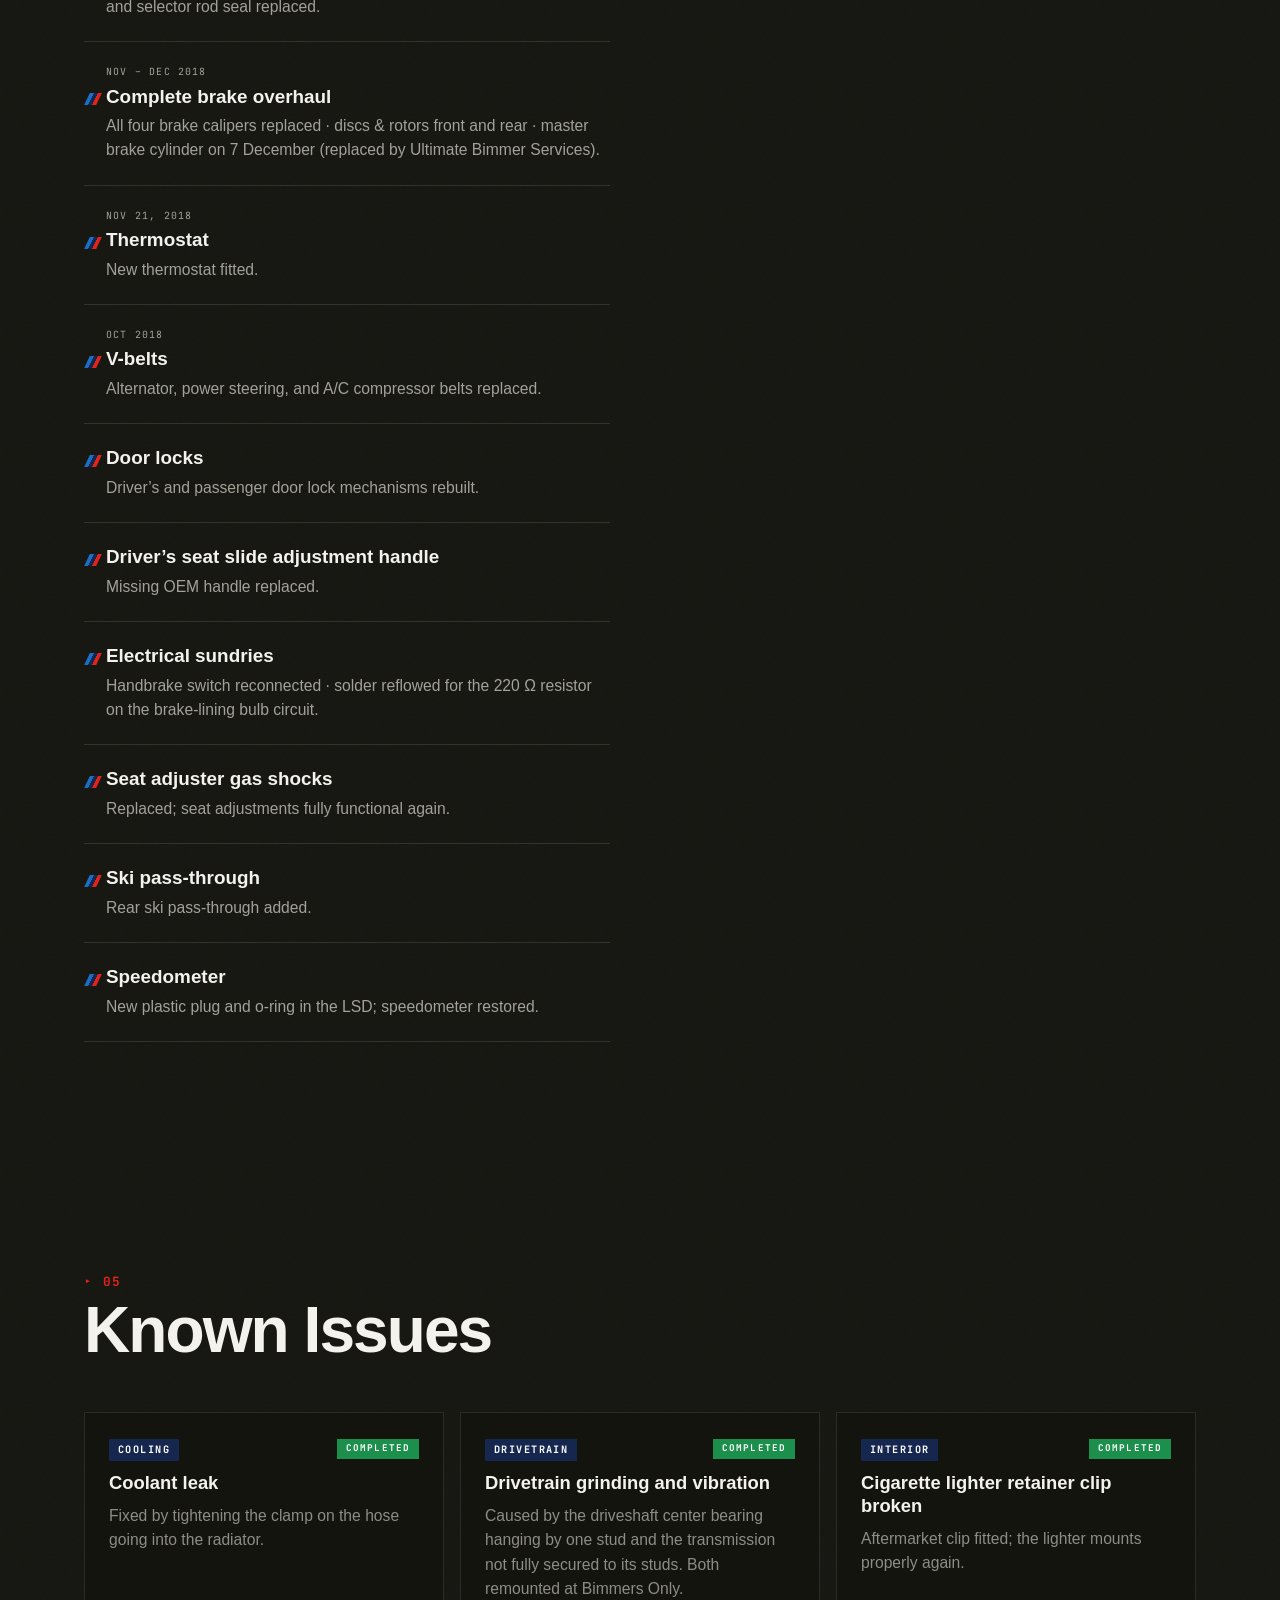
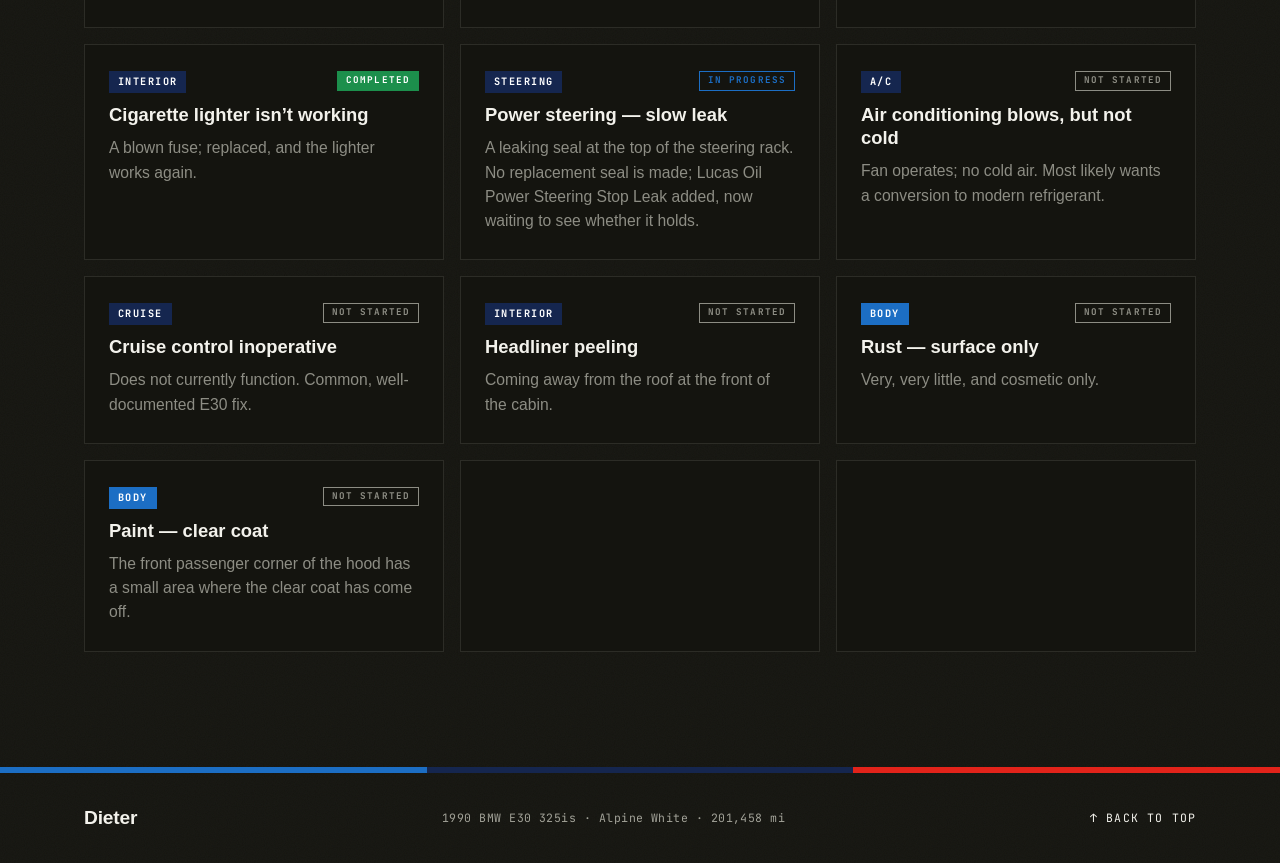
==== commit f5724e49: "Record the purchase date in the Dossier" ====
--- a/index.html
+++ b/index.html
@@ -187,7 +187,7 @@
         <p>At <strong>195,000 miles</strong> the M20 was treated to a full engine rebuild after the piston rings showed signs of blow-by. <strong>$5,500 in engine parts later</strong>, it was ready for another 195,000.</p>
         <!-- 200,800 is the mileage at purchase — a fixed fact. It is NOT the
              odometer, which lives in ODOMETER in script.js. Do not update it here. -->
-        <p>I bought it at <strong>200,800 miles</strong>. It is exactly what an E30 should be: light, honest, and analog — an oven timer has more computing power than this car.</p>
+        <p>I bought it on August 15, 2026, at <strong>200,800 miles</strong>. It is exactly what an E30 should be: light, honest, and analog — an oven timer has more computing power than this car.</p>
         <p>The upgrades are deliberate — an <strong>E46 ZHP steering rack</strong> for quicker, more communicative steering and a better daily-driver feel, paired with a <strong>Z3 short shifter</strong> that makes it OEM+ and stupid fun on the twisty roads.</p>
         <p>On a sunny 75º day with the windows down, sunroof open, and third gear on a favorite twisty road, it is the best medicine for a bad day. Nobody gets out of it without a smile. Motoring therapy.</p>
       </div>
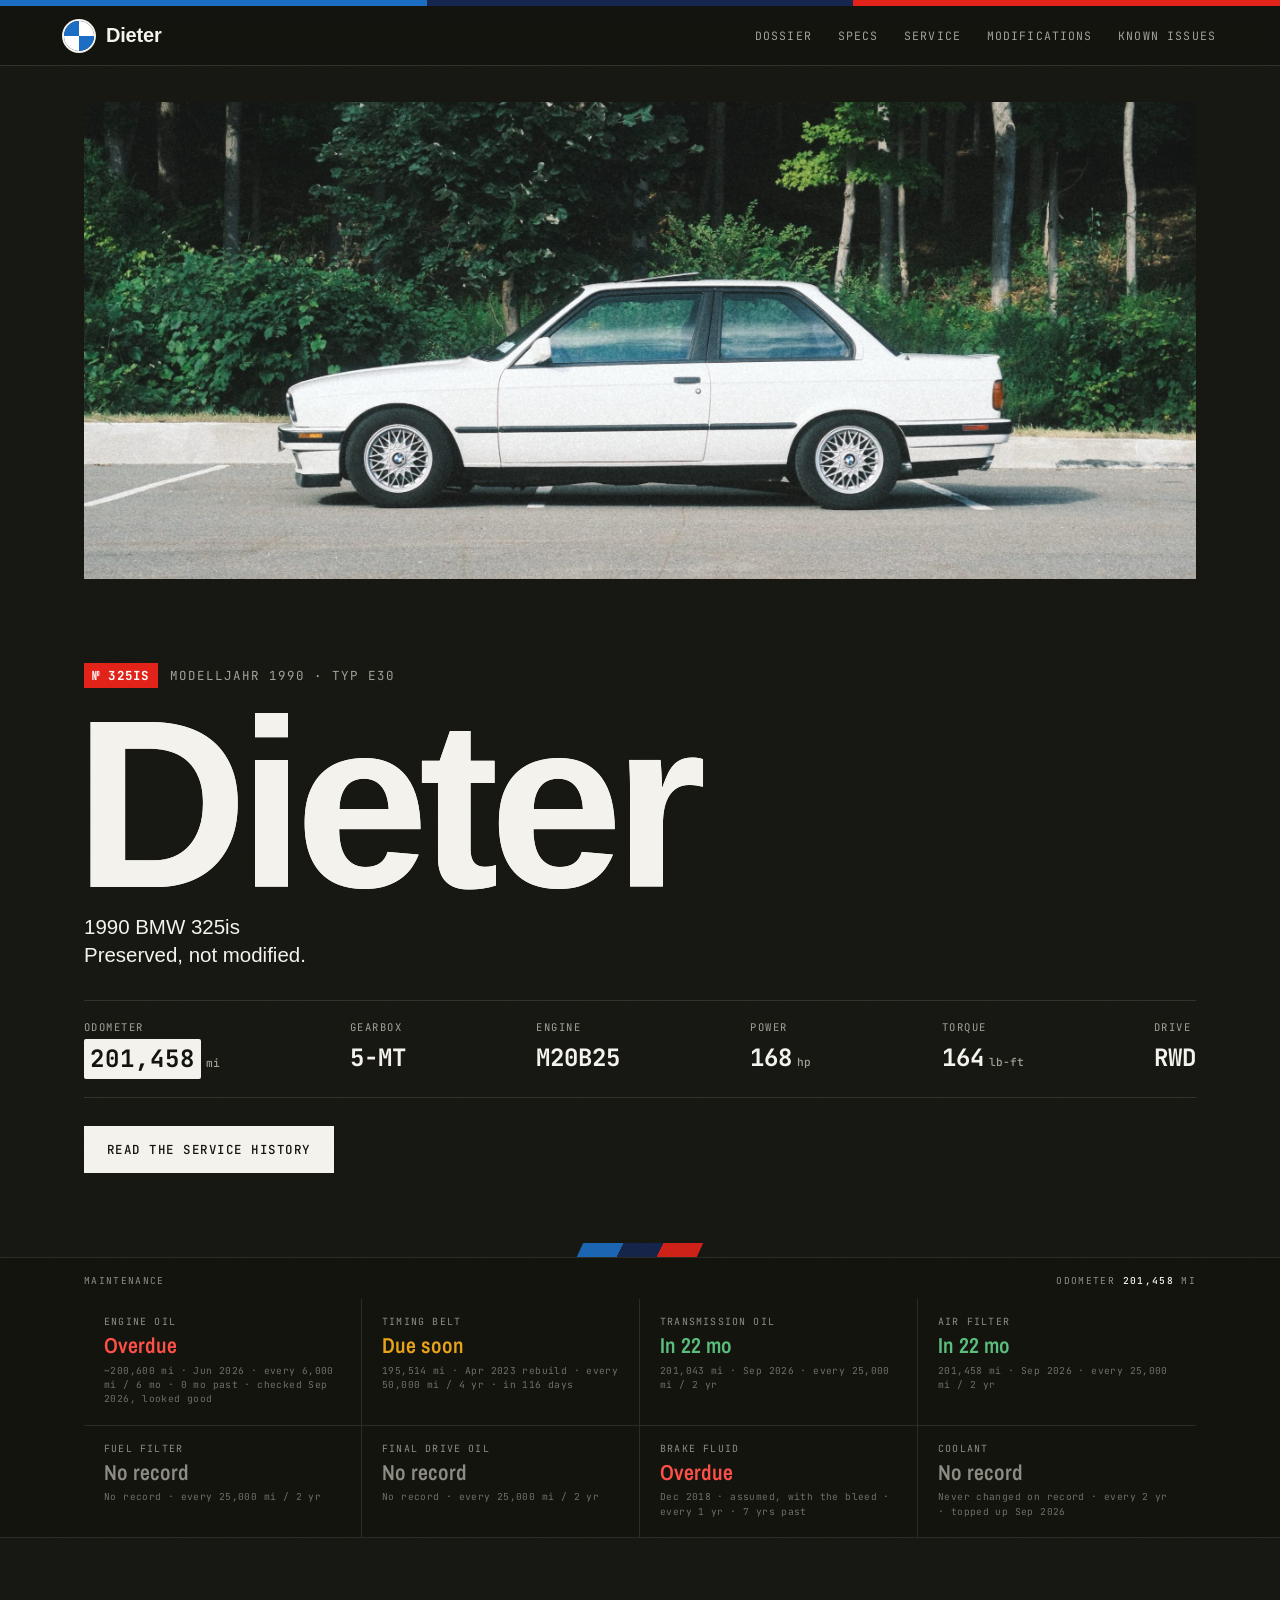
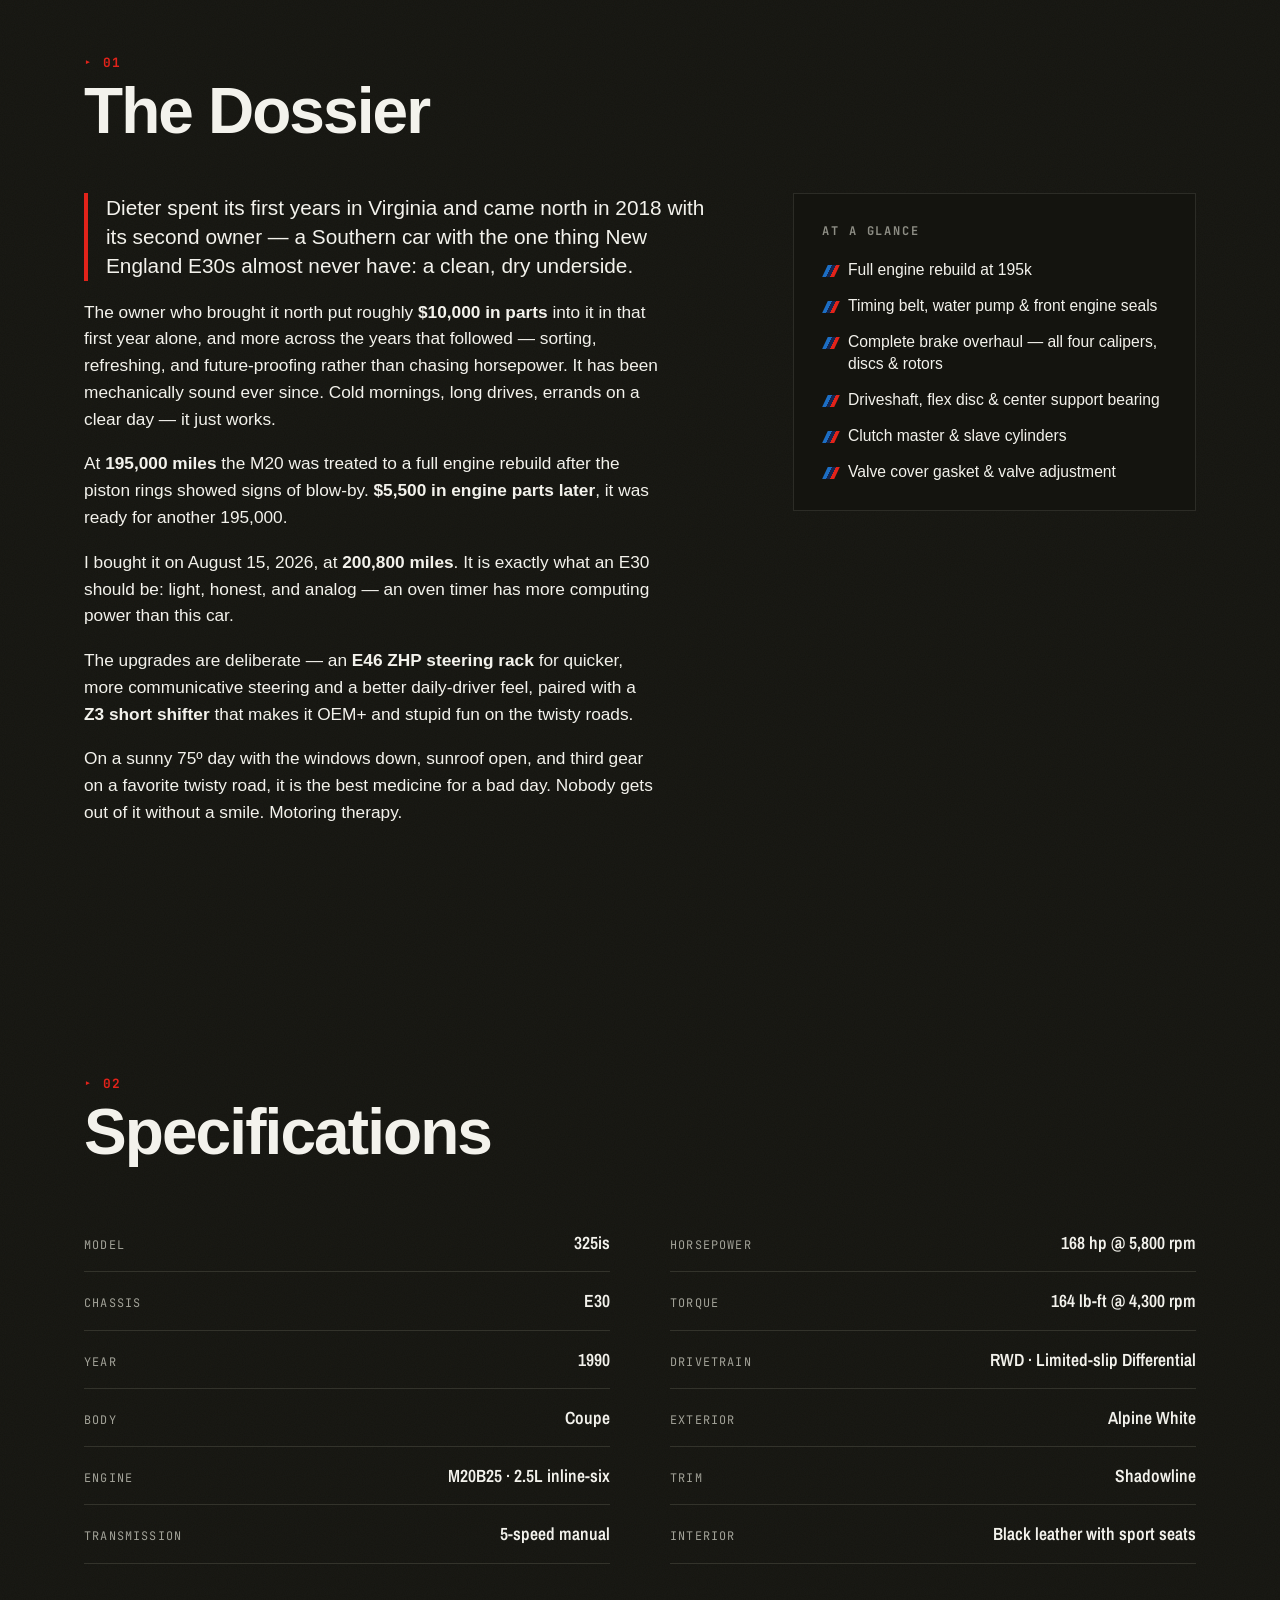
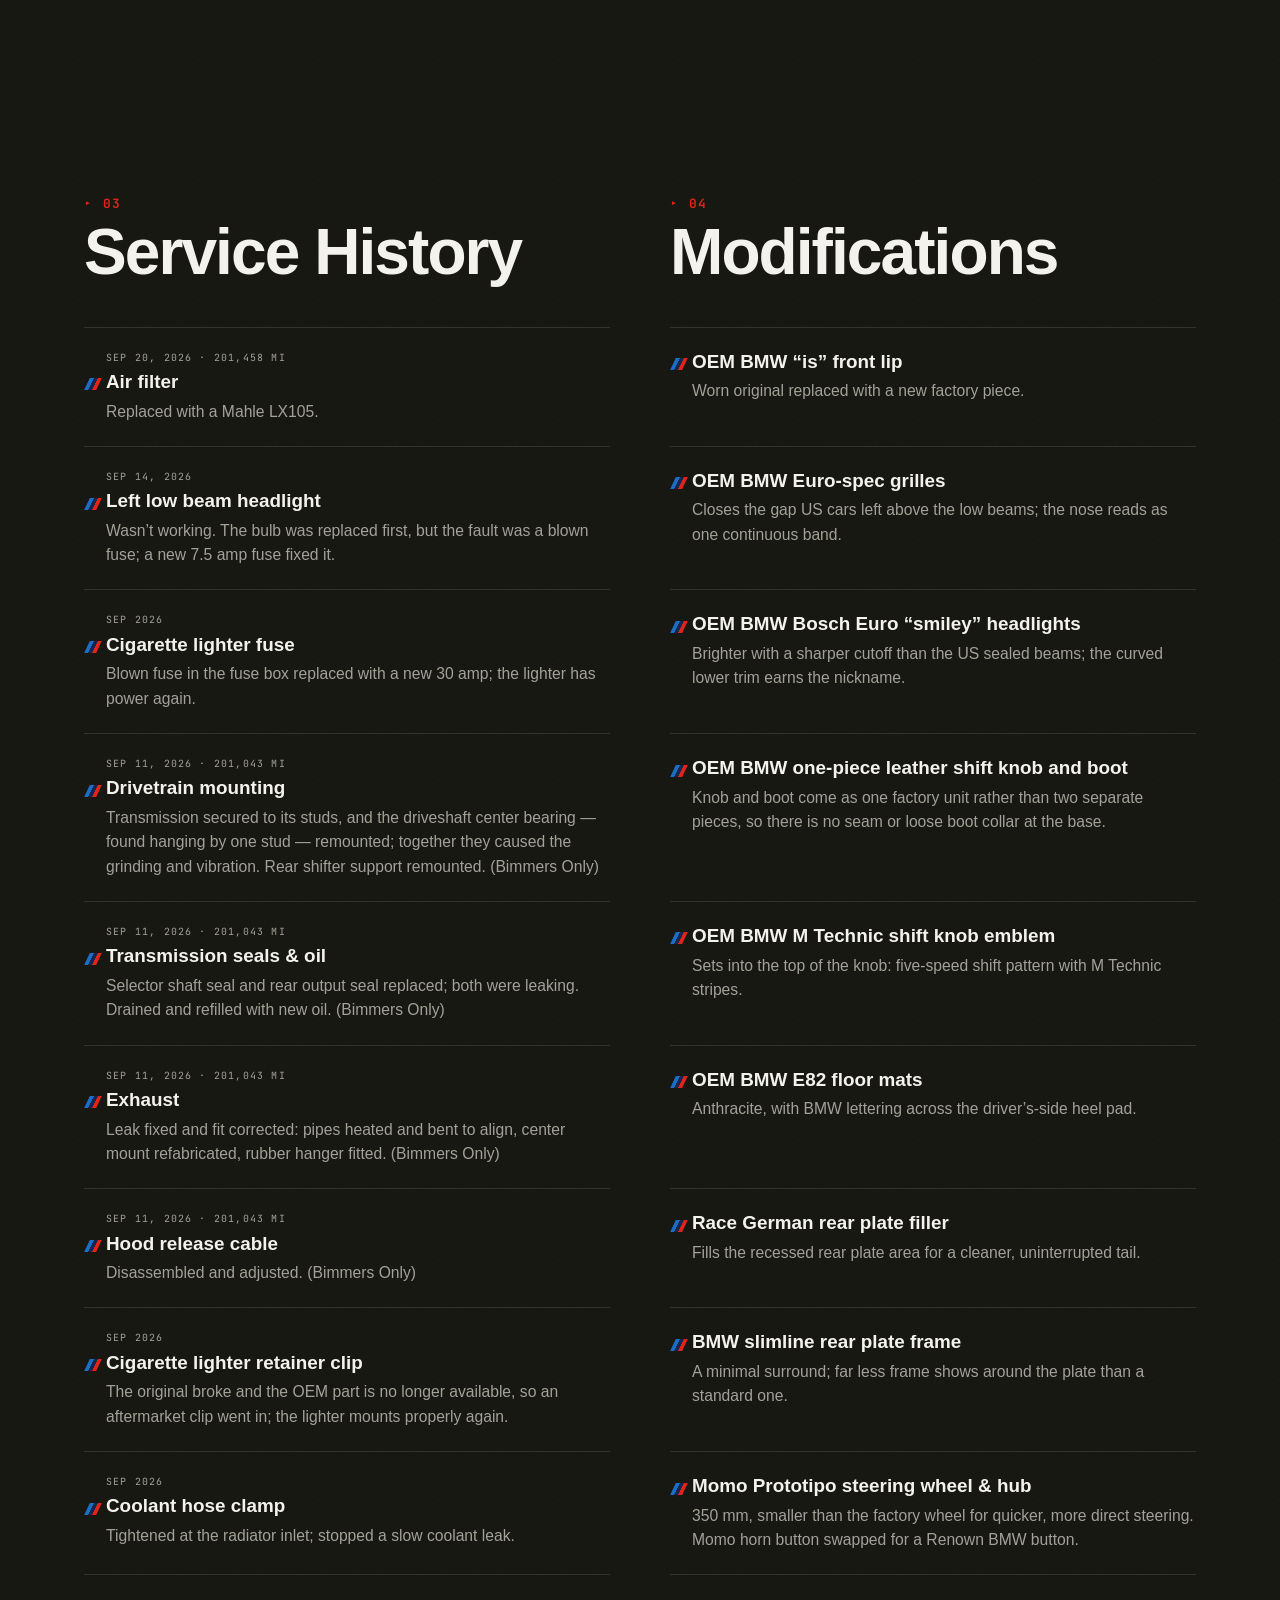
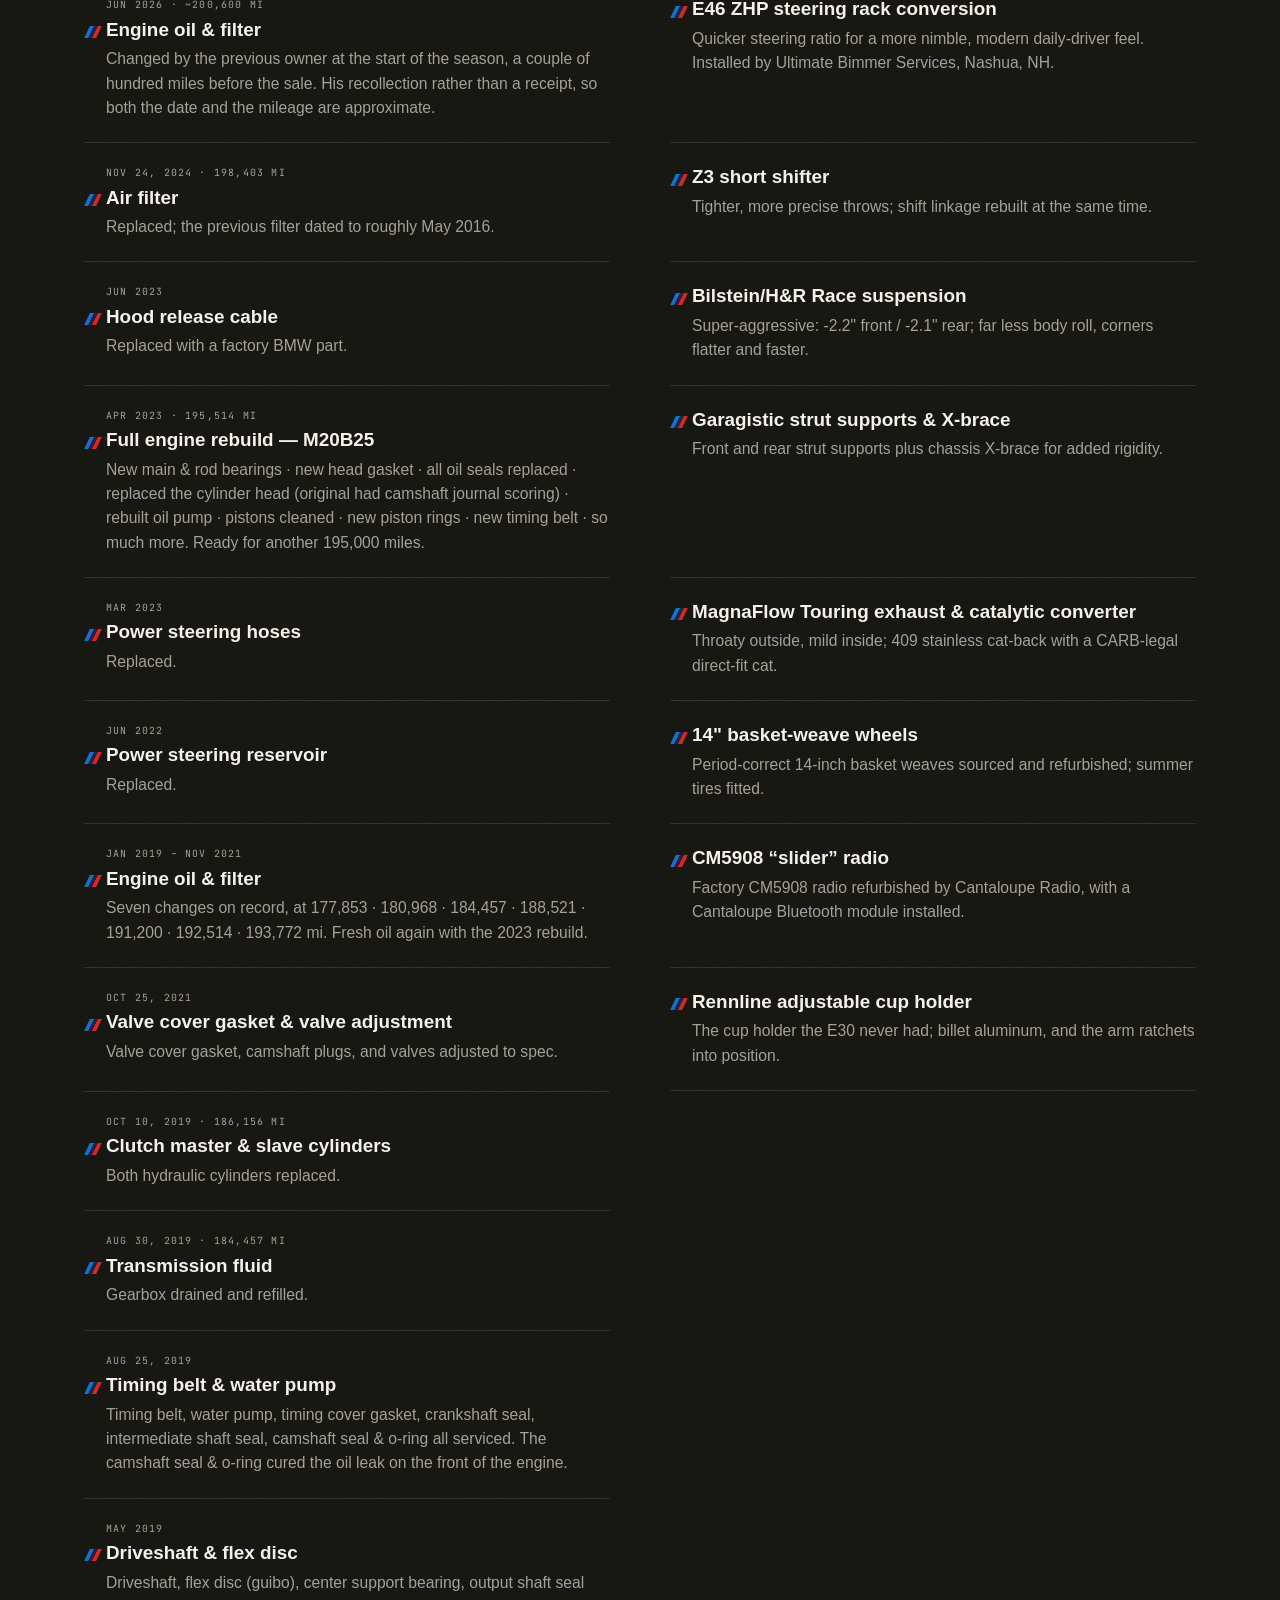
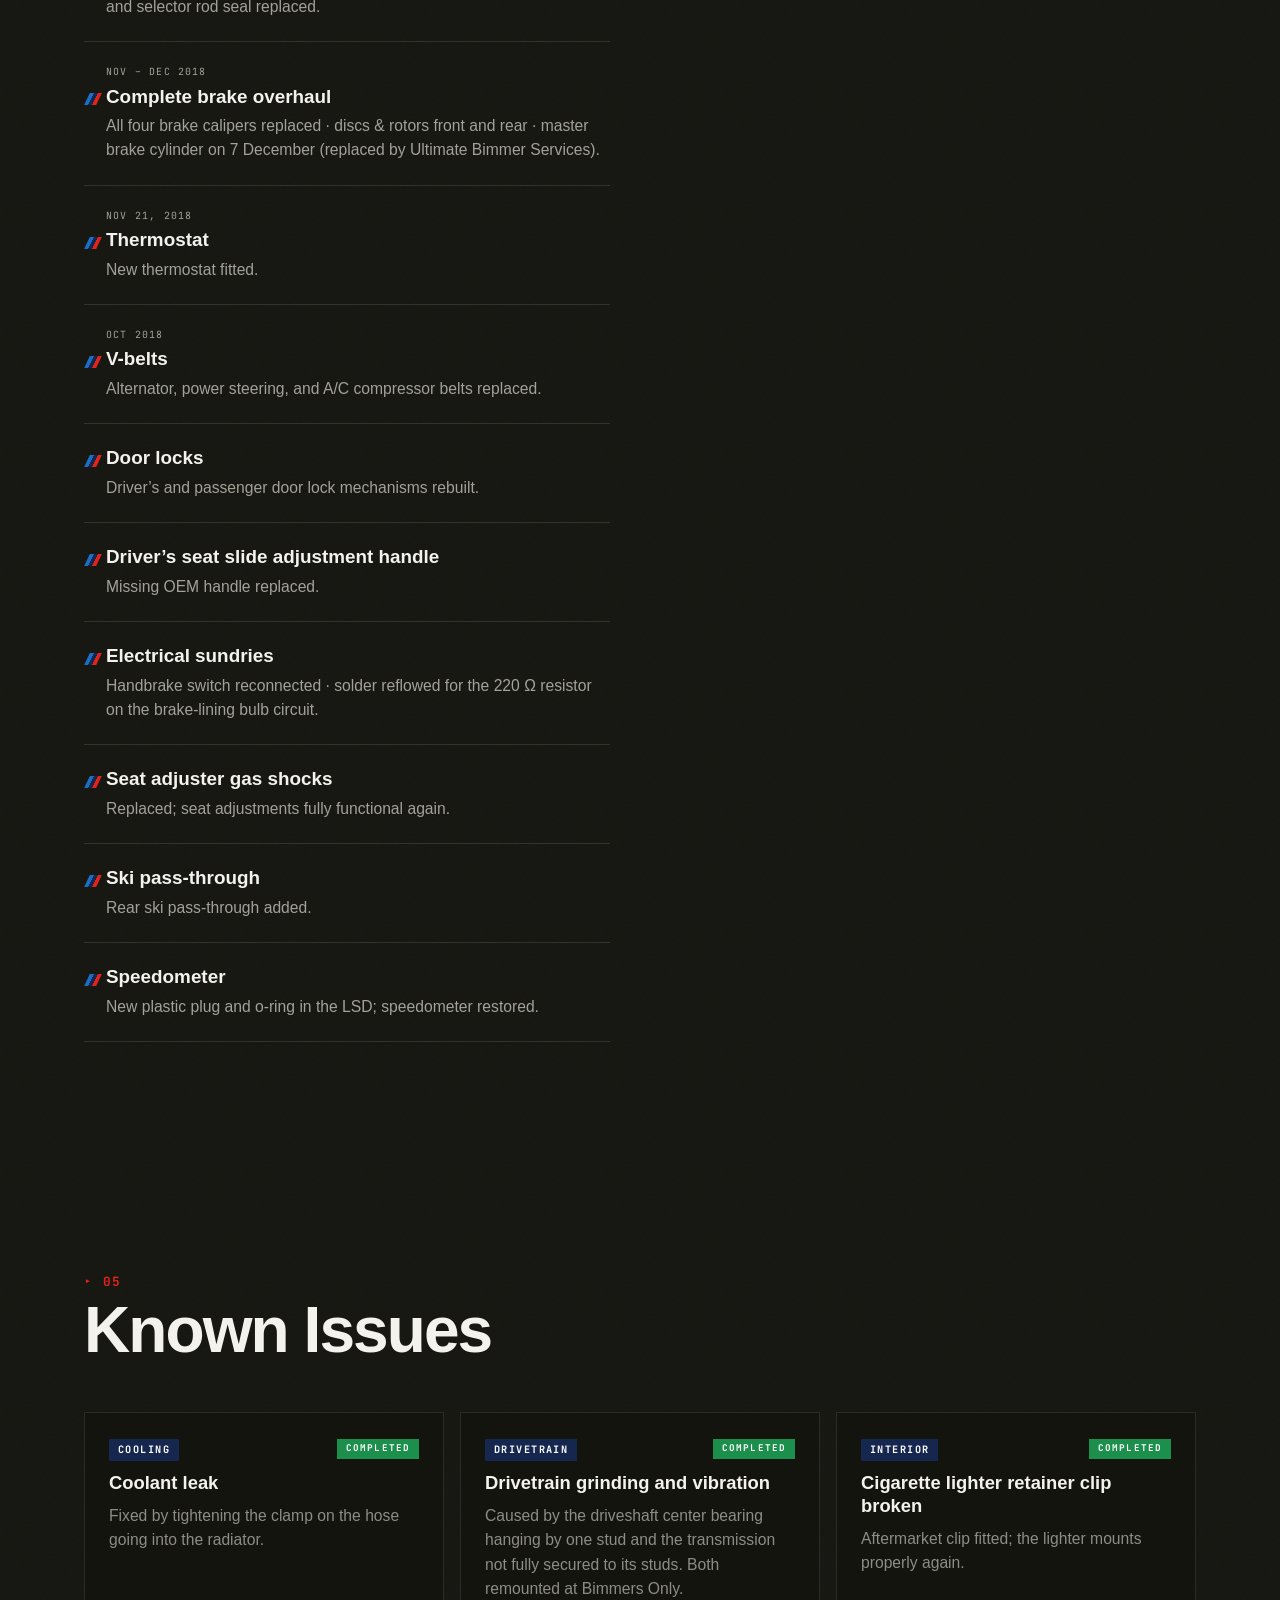
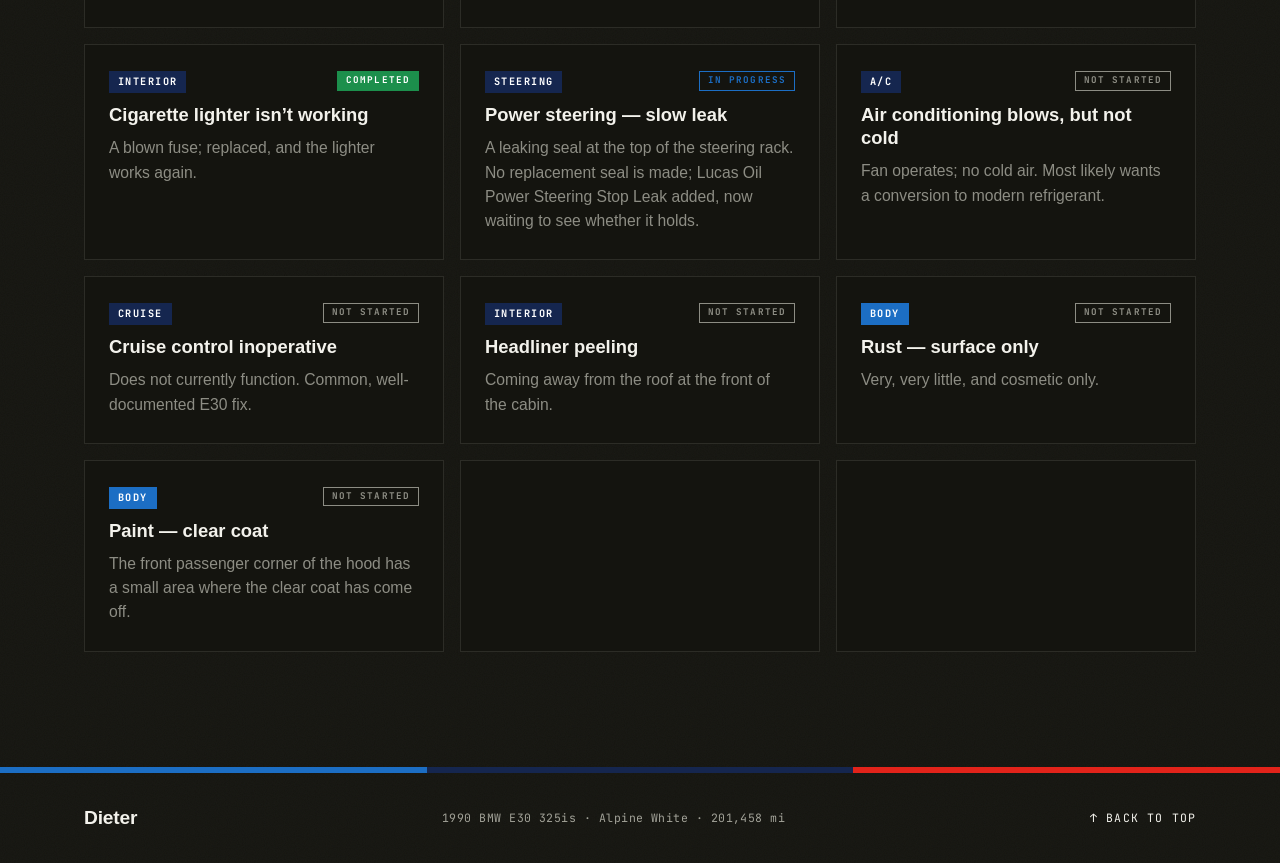
==== commit 9e09506f: "Read the previous owner's season as summer" ====
--- a/index.html
+++ b/index.html
@@ -126,12 +126,12 @@
            last recorded change before this was 11/29/21 @ 193,772. -->
       <!-- The previous owner recalls changing it at the start of the season, a couple
            hundred miles before the sale at 200,800 — so ~200,600. That supersedes the
-           rebuild as the last change. He puts "start of the season" at April/May, so
-           the date is the midpoint of that range; it is approximate, not a record. -->
-      <li class="maint" data-last-mi="200600" data-last-on="2026-05-01" data-every-mi="6000" data-every-months="6" data-note="checked Sep 2026, looked good">
+           rebuild as the last change. "The season" is taken to mean summer, so the
+           date is the start of June; it is approximate, not a record. -->
+      <li class="maint" data-last-mi="200600" data-last-on="2026-06-01" data-every-mi="6000" data-every-months="6" data-note="checked Sep 2026, looked good">
         <span class="maint__k">Engine oil</span>
         <span class="maint__status">&mdash;</span>
-        <span class="maint__sub">~200,600 mi &middot; Apr/May 2026</span>
+        <span class="maint__sub">~200,600 mi &middot; Jun 2026</span>
       </li>
       <li class="maint" data-last-mi="195514" data-last-on="2023-04-01" data-every-mi="50000" data-every-months="48">
         <span class="maint__k">Timing belt</span>
@@ -326,7 +326,7 @@
 
         <li class="log__item">
           <div class="log__main">
-            <p class="log__when">Apr/May 2026 · ~200,600 mi</p>
+            <p class="log__when">Jun 2026 · ~200,600 mi</p>
             <h3 class="log__what">Engine oil &amp; filter</h3>
             <p class="log__detail">Changed by the previous owner at the start of the season, a couple of hundred miles before the sale. His recollection rather than a receipt, so both the date and the mileage are approximate.</p>
           </div>
